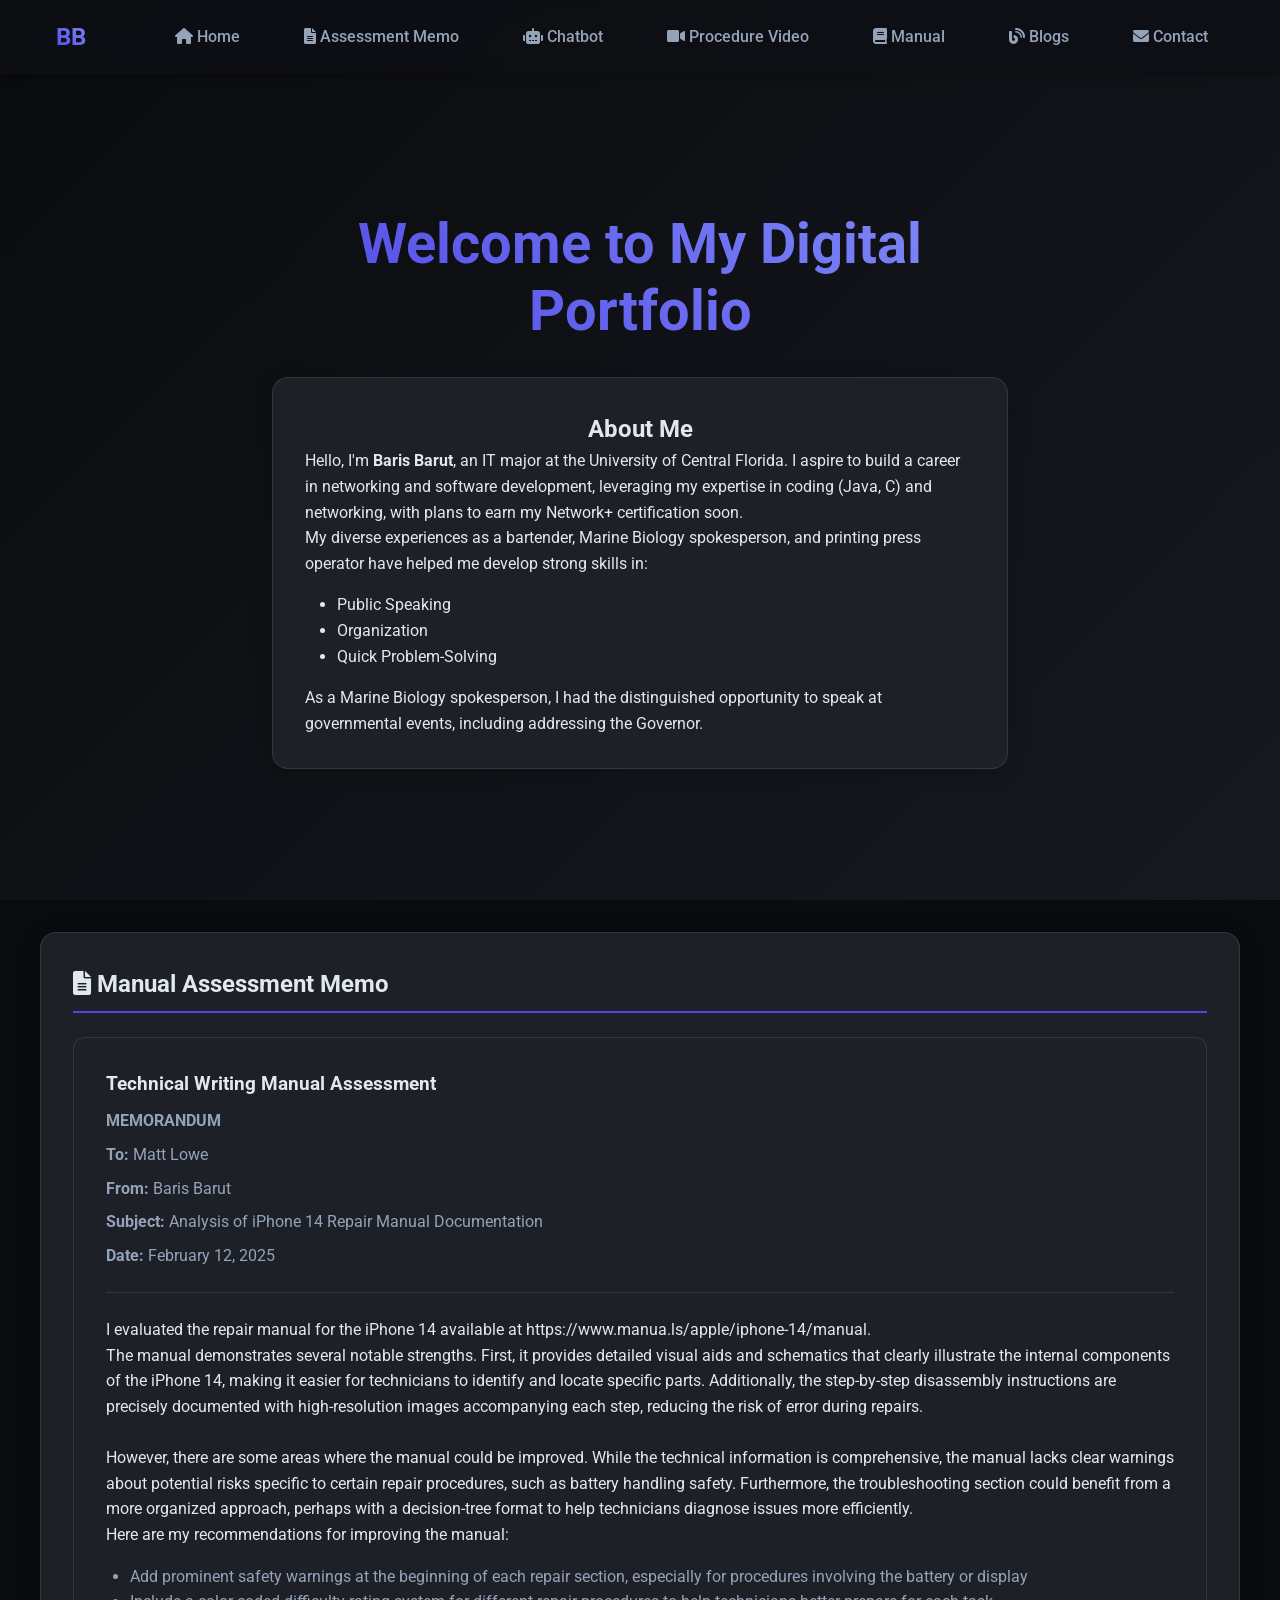
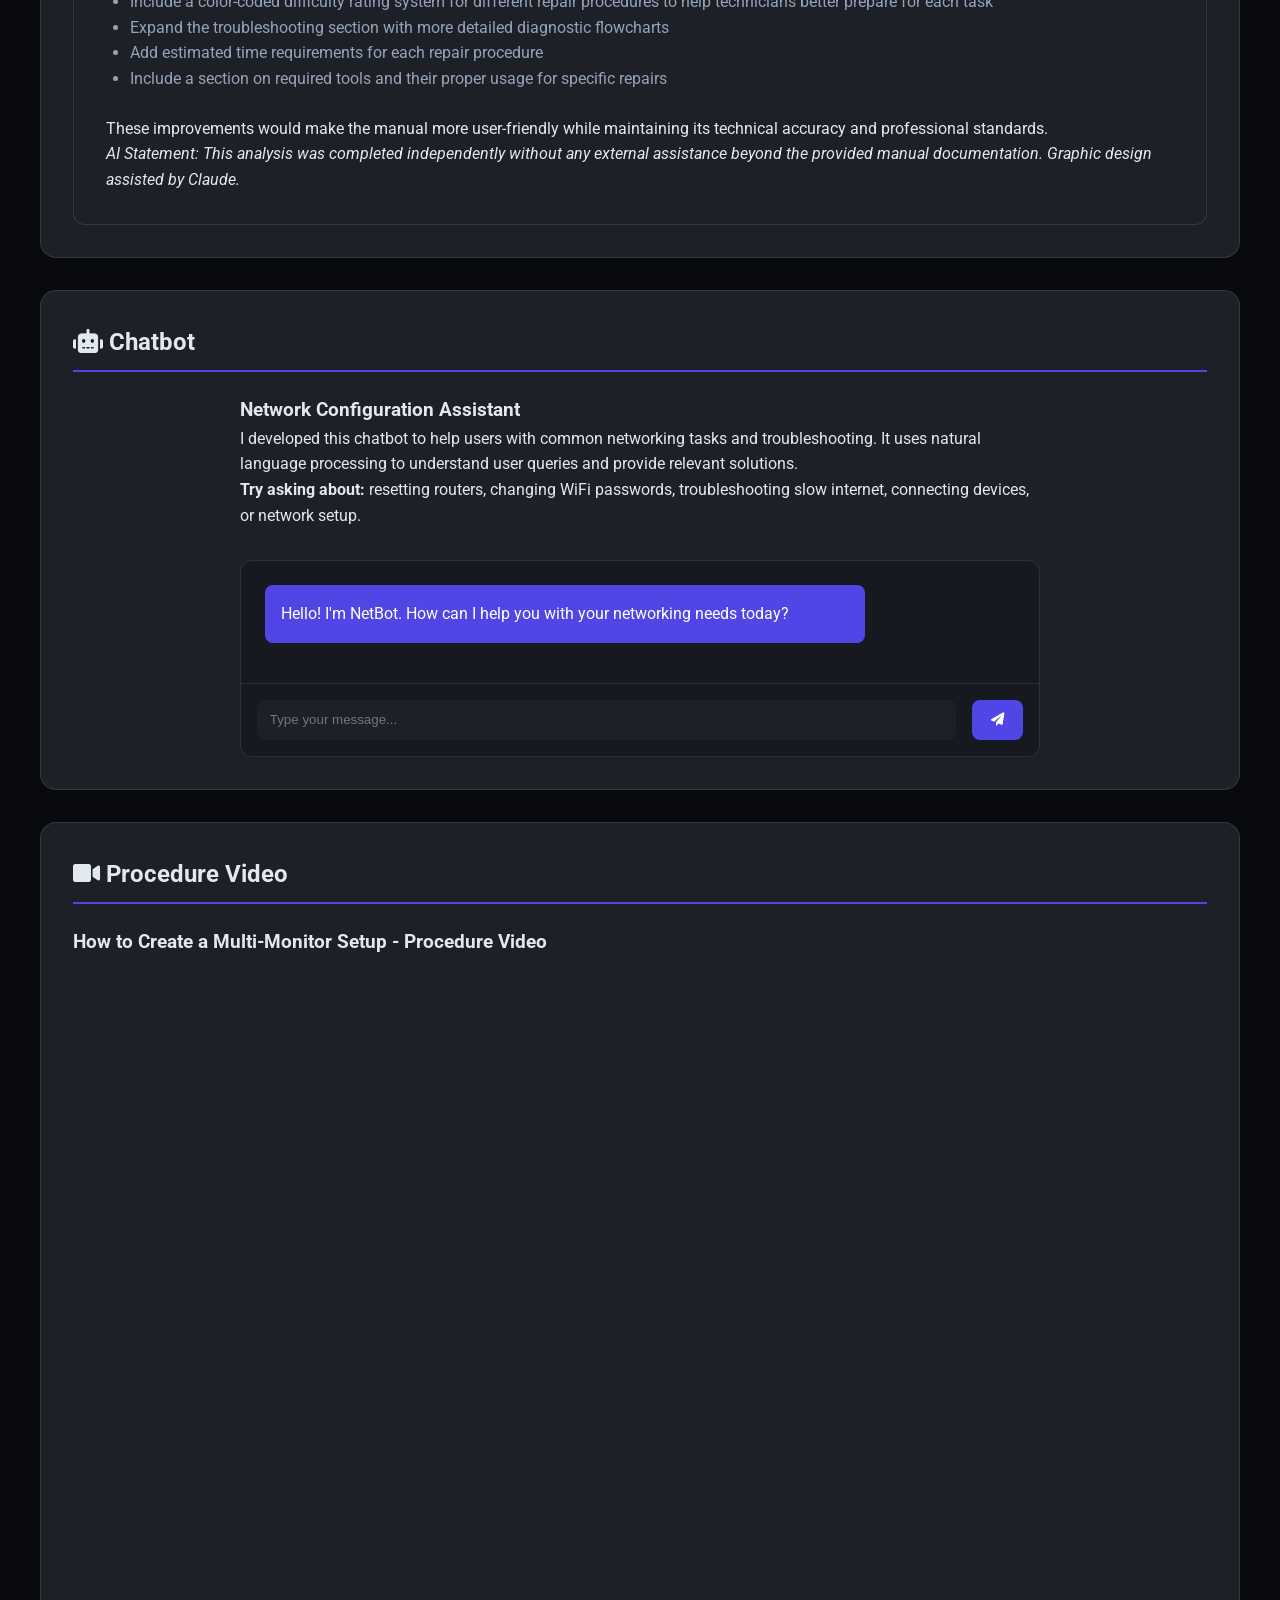
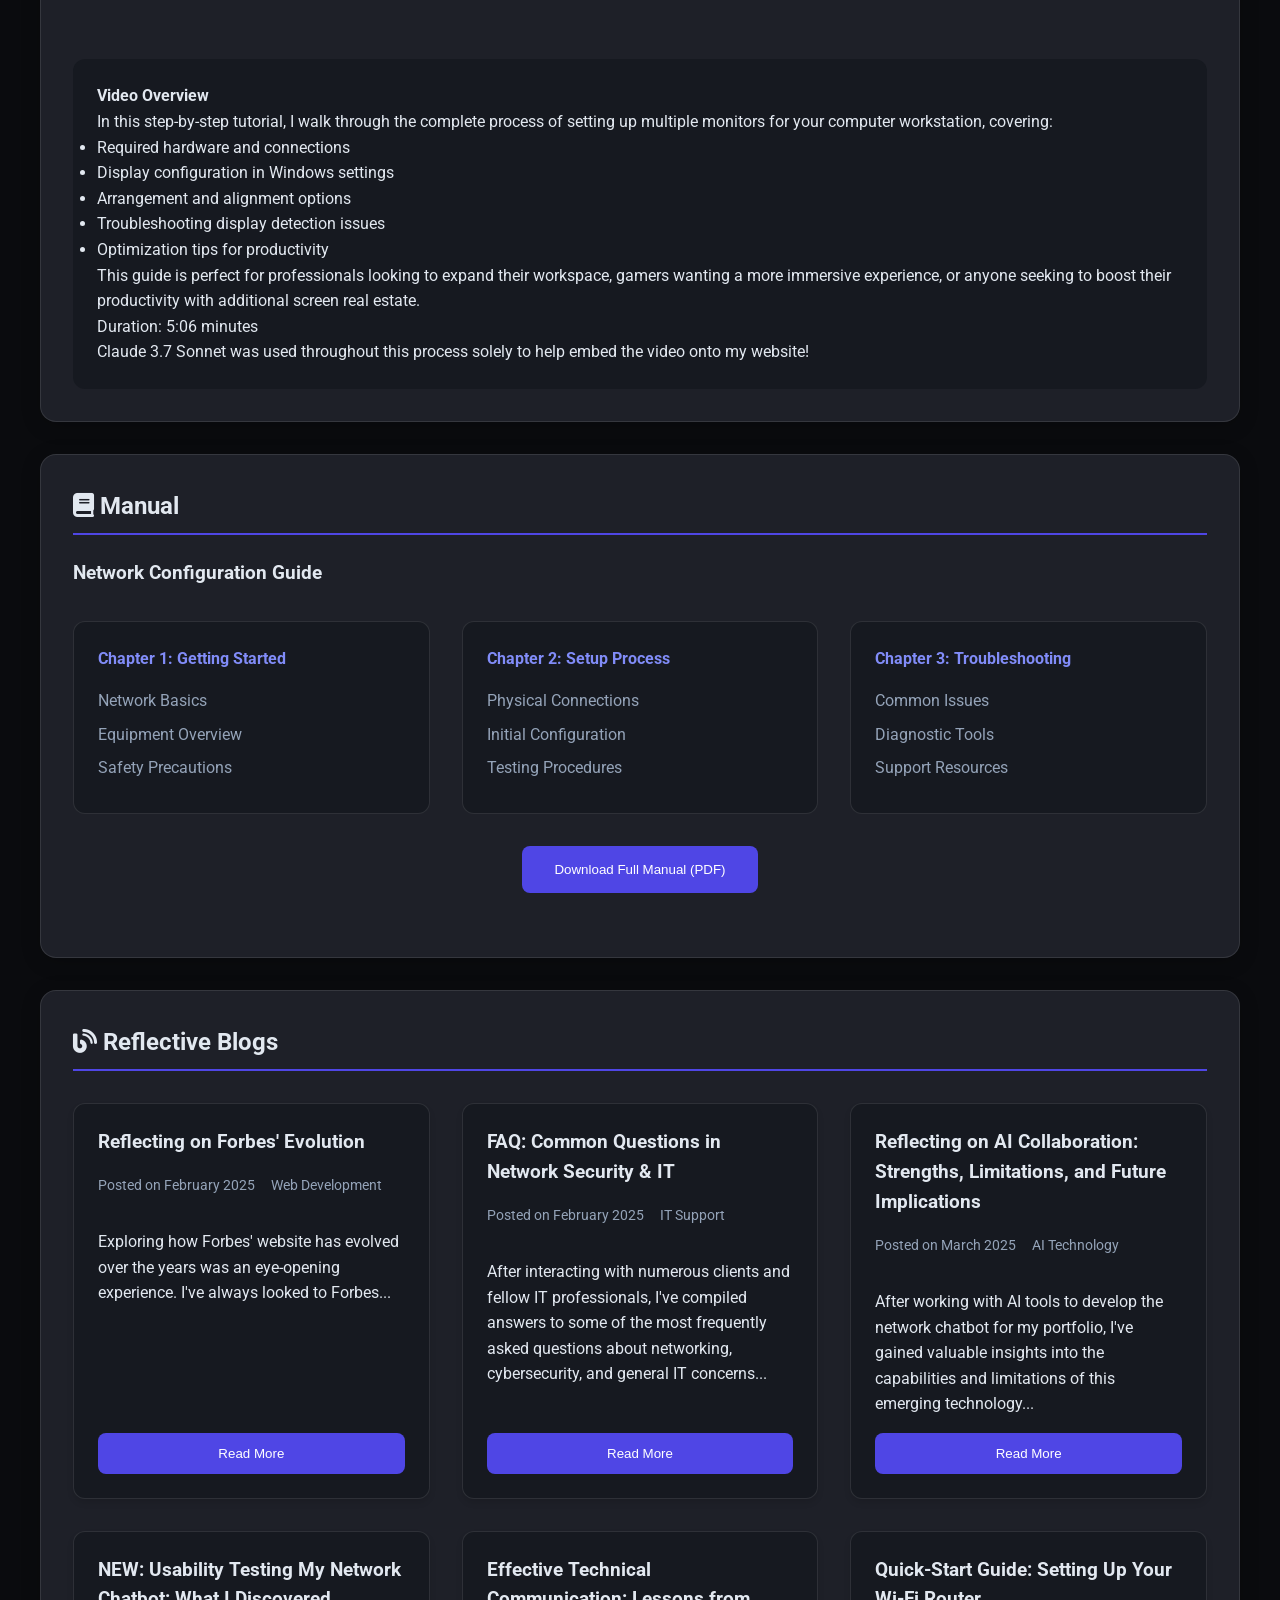
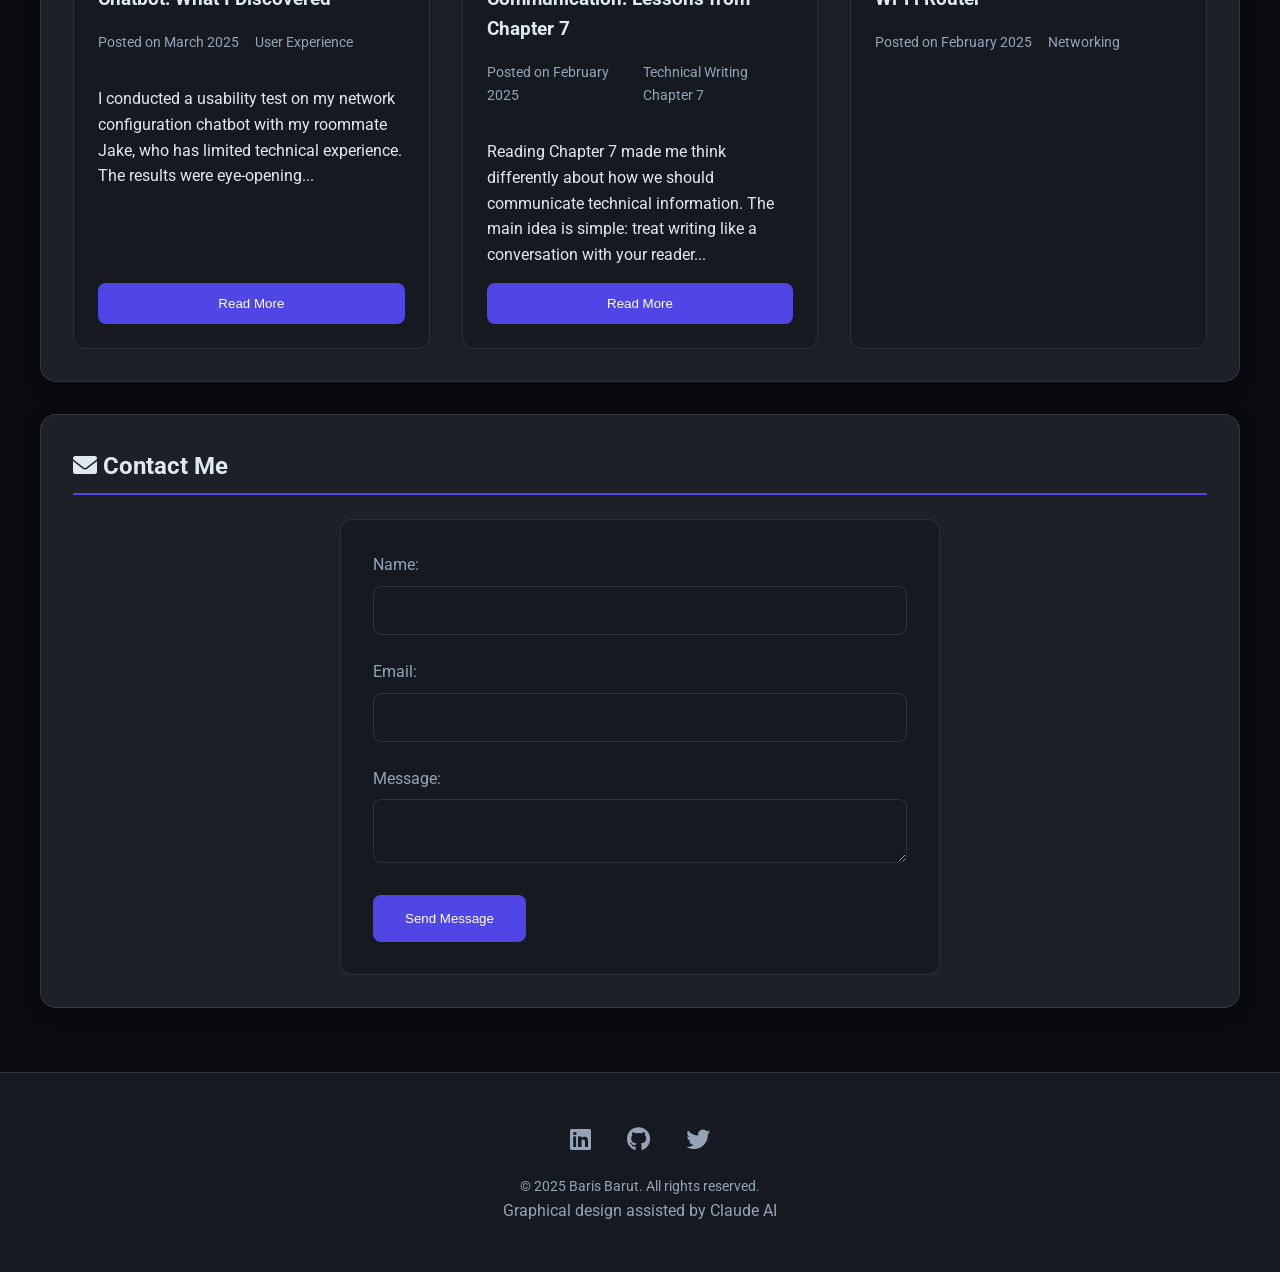
==== index.html @ ba94ab48 "Update index.html" ====
<!DOCTYPE html>
<html lang="en">
<head>
    <meta charset="UTF-8">
    <meta name="viewport" content="width=device-width, initial-scale=1.0">
    <title>Baris Barut - Digital Portfolio</title>
    <link rel="stylesheet" href="styles.css">
    <!-- Add professional font -->
    <link href="https://fonts.googleapis.com/css2?family=Roboto:wght@300;400;500;700&display=swap" rel="stylesheet">
    <!-- Add Font Awesome for icons -->
    <link rel="stylesheet" href="https://cdnjs.cloudflare.com/ajax/libs/font-awesome/6.0.0/css/all.min.css">
</head>
<body>
    <!-- Navigation Bar -->
    <nav class="navbar">
        <div class="nav-container">
            <div class="logo">BB</div>
            <div class="nav-links">
                <a href="#home" class="tab-link"><i class="fas fa-home"></i> Home</a>
                <a href="#manual_assessment_memo" class="tab-link"><i class="fas fa-file-alt"></i> Assessment Memo</a>
                <a href="#chatbot" class="tab-link"><i class="fas fa-robot"></i> Chatbot</a>
                <a href="#procedure_video" class="tab-link"><i class="fas fa-video"></i> Procedure Video</a>
                <a href="#manual" class="tab-link"><i class="fas fa-book"></i> Manual</a>
                <a href="#reflective_blogs" class="tab-link"><i class="fas fa-blog"></i> Blogs</a>
                <a href="#contact_me" class="tab-link"><i class="fas fa-envelope"></i> Contact</a>
            </div>
        </div>
    </nav>

    <!-- Hero Section -->
    <section id="home" class="hero">
        <div class="hero-content">
            <h1>Welcome to My Digital Portfolio</h1>
            <div class="about-me">
                <h2>About Me</h2>
                <div class="profile-container">
                    <div class="profile-text">
                        <p>Hello, I'm <strong>Baris Barut</strong>, an IT major at the University of Central Florida. I aspire to build a career in networking and software development, leveraging my expertise in coding (Java, C) and networking, with plans to earn my Network+ certification soon.</p>
                        <p>My diverse experiences as a bartender, Marine Biology spokesperson, and printing press operator have helped me develop strong skills in:</p>
                        <ul>
                            <li>Public Speaking</li>
                            <li>Organization</li>
                            <li>Quick Problem-Solving</li>
                        </ul>
                        <p>As a Marine Biology spokesperson, I had the distinguished opportunity to speak at governmental events, including addressing the Governor.</p>
                    </div>
                </div>
            </div>
        </div>
    </section>

    <!-- Main Content Sections -->
    <main>
        <section id="manual_assessment_memo" class="content-section">
            <h2><i class="fas fa-file-alt"></i> Manual Assessment Memo</h2>
            <div class="section-content">
                <div class="memo-container">
                    <h3>Technical Writing Manual Assessment</h3>
                    <div class="memo-header">
                        <p><strong>MEMORANDUM</strong></p>
                        <p><strong>To:</strong> Matt Lowe</p>
                        <p><strong>From:</strong> Baris Barut</p>
                        <p><strong>Subject:</strong> Analysis of iPhone 14 Repair Manual Documentation</p>
                        <p><strong>Date:</strong> February 12, 2025</p>
                    </div>
                    <div class="memo-body">
                        <p>I evaluated the repair manual for the iPhone 14 available at https://www.manua.ls/apple/iphone-14/manual.</p>
                        
                        <p>The manual demonstrates several notable strengths. First, it provides detailed visual aids and schematics that clearly illustrate the internal components of the iPhone 14, making it easier for technicians to identify and locate specific parts. Additionally, the step-by-step disassembly instructions are precisely documented with high-resolution images accompanying each step, reducing the risk of error during repairs.</p>
                        
                        <p><br>However, there are some areas where the manual could be improved. While the technical information is comprehensive, the manual lacks clear warnings about potential risks specific to certain repair procedures, such as battery handling safety. Furthermore, the troubleshooting section could benefit from a more organized approach, perhaps with a decision-tree format to help technicians diagnose issues more efficiently.</p>
                        
                        <p>Here are my recommendations for improving the manual:</p>
                        <ul>
                            <li>Add prominent safety warnings at the beginning of each repair section, especially for procedures involving the battery or display</li>
                            <li>Include a color-coded difficulty rating system for different repair procedures to help technicians better prepare for each task</li>
                            <li>Expand the troubleshooting section with more detailed diagnostic flowcharts</li>
                            <li>Add estimated time requirements for each repair procedure</li>
                            <li>Include a section on required tools and their proper usage for specific repairs</li>
                        </ul>
                        
                        <p>These improvements would make the manual more user-friendly while maintaining its technical accuracy and professional standards.</p>
                        
                        <p><em>AI Statement: This analysis was completed independently without any external assistance beyond the provided manual documentation. Graphic design assisted by Claude.</em></p>
                    </div>
                </div>
            </div>
        </section>

        <section id="chatbot" class="content-section">
    <h2><i class="fas fa-robot"></i> Chatbot</h2>
    <div class="section-content">
        <div class="chatbot-container">
            <div class="chatbot-description">
                <h3>Network Configuration Assistant</h3>
                <p>I developed this chatbot to help users with common networking tasks and troubleshooting. It uses natural language processing to understand user queries and provide relevant solutions.</p>
                <p><strong>Try asking about:</strong> resetting routers, changing WiFi passwords, troubleshooting slow internet, connecting devices, or network setup.</p>
            </div>
            <div class="chatbot-demo">
                <div class="chat-window">
                    <div class="chat-messages" id="chat-messages">
                        <div class="message bot">Hello! I'm NetBot. How can I help you with your networking needs today?</div>
                    </div>
                    <div class="chat-input">
                        <input type="text" id="user-input" placeholder="Type your message...">
                        <button class="send-btn" id="send-button"><i class="fas fa-paper-plane"></i></button>
                    </div>
                </div>
            </div>
        </div>
    </div>
</section>

<section id="procedure_video" class="content-section">
    <h2><i class="fas fa-video"></i> Procedure Video</h2>
    <div class="section-content">
        <div class="video-container">
            <h3>How to Create a Multi-Monitor Setup - Procedure Video</h3>
            <div class="video-wrapper">
                <iframe src="https://www.youtube.com/embed/hI51BGPPhmc" 
                        frameborder="0" 
                        allow="accelerometer; autoplay; clipboard-write; encrypted-media; gyroscope; picture-in-picture" 
                        allowfullscreen>
                </iframe>
            </div>
            <div class="video-description">
                <h4>Video Overview</h4>
                <p>In this step-by-step tutorial, I walk through the complete process of setting up multiple monitors for your computer workstation, covering:</p>
                <ul>
                    <li>Required hardware and connections</li>
                    <li>Display configuration in Windows settings</li>
                    <li>Arrangement and alignment options</li>
                    <li>Troubleshooting display detection issues</li>
                    <li>Optimization tips for productivity</li>
                </ul>
                <p>This guide is perfect for professionals looking to expand their workspace, gamers wanting a more immersive experience, or anyone seeking to boost their productivity with additional screen real estate.</p>
                <p>Duration: 5:06 minutes</p>
                <p>Claude 3.7 Sonnet was used throughout this process solely to help embed the video onto my website!</p>
            </div>
        </div>
    </div>
</section>

        <section id="manual" class="content-section">
            <h2><i class="fas fa-book"></i> Manual</h2>
            <div class="section-content">
                <div class="manual-container">
                    <h3>Network Configuration Guide</h3>
                    <div class="manual-chapters">
                        <div class="chapter">
                            <h4>Chapter 1: Getting Started</h4>
                            <ul>
                                <li>Network Basics</li>
                                <li>Equipment Overview</li>
                                <li>Safety Precautions</li>
                            </ul>
                        </div>
                        <div class="chapter">
                            <h4>Chapter 2: Setup Process</h4>
                            <ul>
                                <li>Physical Connections</li>
                                <li>Initial Configuration</li>
                                <li>Testing Procedures</li>
                            </ul>
                        </div>
                        <div class="chapter">
                            <h4>Chapter 3: Troubleshooting</h4>
                            <ul>
                                <li>Common Issues</li>
                                <li>Diagnostic Tools</li>
                                <li>Support Resources</li>
                            </ul>
                        </div>
                    </div>
                    <button class="download-btn">Download Full Manual (PDF)</button>
                </div>
            </div>
        </section>

        <section id="reflective_blogs" class="content-section">
            <h2><i class="fas fa-blog"></i> Reflective Blogs</h2>
            <div class="blog-container">
                <!-- Forbes Blog -->
    <article class="blog-post">
    <h3>Reflecting on Forbes' Evolution</h3>
    <div class="blog-meta">
        <span class="date">Posted on February 2025</span>
        <span class="category">Web Development</span>
    </div>
    <p class="blog-summary">
        Exploring how Forbes' website has evolved over the years was an eye-opening experience. I've always looked to Forbes...
    </p>
    <div class="blog-full" style="display: none;">
        <p>Exploring how Forbes' website has evolved over the years was an eye-opening experience. I've always looked to Forbes, particularly their 30 Under 30 list, as a source of inspiration for understanding the skills and traits of successful individuals. Seeing how their website has changed over time added another layer of appreciation for the brand. It was fascinating to see how web design has evolved over time, transforming into the seamless and intuitive experience we now expect every time we go online.</p>
        <p>The first thing I noticed was how cluttered the old Forbes website felt. The dense text and overwhelming number of links lacked the simplicity and structure we now expect, making navigation feel cumbersome.</p>
        <p>Another major difference was the visual design. The early 2000s version of Forbes used basic graphics and standard fonts, with no high-resolution images or multimedia elements. Compared to today's Forbes, which features vibrant visuals and videos that immediately draw you in, the old site felt flat and unengaging. It's incredible how much more emphasis modern web design places on aesthetics to keep users interested.</p>
        <p>The way content was presented also stood out. Articles on the old site were long, with few subheadings or visual breaks. It made it difficult to skim or find specific information quickly. In contrast, modern Forbes articles are broken into smaller sections with clear headings, bullet points, and images. This format is so much easier to digest and feels tailored to how we consume information in the digital age.</p>
        <p>One of the most jarring aspects of the outdated site was the lack of responsiveness. Viewing it on a smaller screen felt clunky, as it wasn't designed to adapt to different devices. Modern Forbes, however, is fully optimized for mobile and designed with accessibility in mind, catering to the diverse needs of today's internet users. It's a reminder of how much web design has advanced to prioritize user experience.</p>
        <p>Overall, visiting the older version of Forbes was like stepping back in time. It made me realize how much we've come to take clean layouts, intuitive navigation, and visually engaging content for granted. Being on the topic of the evolution of web development, I thought about my friend, who's a UX Designer at NZXT. I asked him what was missing in older web development that made websites look so much sleeker today. He said it came down to things like responsive design, better navigation, and high-quality visuals. He mentioned that earlier sites focused more on functionality than ease of use, which made them feel cluttered and less engaging. His thoughts really made me see how much web design has improved to make sites more user-friendly and visually appealing.</p>
        <p>Note: Claude was used for the 'Read More' implementation.</p>
    </div>
    <button class="read-more-btn">Read More</button>
</article>

                <!--FAQ Blog post -->
<article class="blog-post">
    <h3>FAQ: Common Questions in Network Security & IT</h3>
    <div class="blog-meta">
        <span class="date">Posted on February 2025</span>
        <span class="category">IT Support</span>
    </div>
    <p class="blog-summary">
        After interacting with numerous clients and fellow IT professionals, I've compiled answers to some of the most frequently asked questions about networking, cybersecurity, and general IT concerns...
    </p>
    <div class="blog-full" style="display: none;">
        <p>Throughout my journey in IT, I've encountered numerous questions that seem to come up consistently. Here's a comprehensive guide to the most common queries I receive, along with detailed explanations that anyone can understand.</p>

        <h4>1. "Why is my internet so slow sometimes?"</h4>
        <p>This is perhaps the most common question I receive. While there can be many factors, the most frequent causes are network congestion during peak hours, outdated hardware, or interference from nearby devices. I always recommend starting with a simple router reset and checking for any background downloads. If the problem persists, it's worth looking into your router's placement - walls, metal objects, and even microwave ovens can interfere with Wi-Fi signals.</p>

        <h4>2. "How often should I update my software?"</h4>
        <p>The short answer: as soon as updates become available. Software updates aren't just about new features; they often contain critical security patches. I've seen many cases where delayed updates led to preventable security breaches. I recommend enabling automatic updates when possible, but if you're running a business network, test updates in a controlled environment first.</p>

        <h4>3. "Do I really need antivirus software?"</h4>
        <p>Yes, absolutely. Even in 2024, with all our advanced security measures, antivirus software remains crucial. Modern threats are increasingly sophisticated, and I've dealt with numerous cases where a good antivirus program prevented potentially devastating malware attacks. However, remember that antivirus software is just one part of a comprehensive security strategy.</p>

        <h4>4. "What's the best way to protect my data?"</h4>
        <p>Data protection requires a multi-layered approach. From my experience, the most effective strategy combines regular backups (following the 3-2-1 rule: three copies, two different media types, one off-site), strong encryption, and robust access controls. I've helped several small businesses implement these measures, and it's saved them from potential disasters multiple times.</p>

        <h4>5. "Cloud storage or local storage?"</h4>
        <p>This depends entirely on your specific needs. Cloud storage offers convenience and automatic backups, but local storage gives you complete control. In my practice, I often recommend a hybrid approach - using cloud storage for everyday documents while keeping sensitive information on encrypted local drives. This provides both accessibility and security.</p>

        <p>Remember, these answers are general guidelines. Every situation is unique, and what works perfectly for one setup might not be ideal for another. If you're facing specific IT challenges, it's always best to consult with a professional who can assess your particular situation.</p>

        <p>I'll continue updating this FAQ as new common questions arise. Technology evolves rapidly, and staying informed is crucial for maintaining effective and secure systems.</p>
        
        <p>Note: Claude was used for the 'Read More' implementation.</p>
    </div>
    <button class="read-more-btn">Read More</button>
</article>

<article class="blog-post">
    <h3>Reflecting on AI Collaboration: Strengths, Limitations, and Future Implications</h3>
    <div class="blog-meta">
        <span class="date">Posted on March 2025</span>
        <span class="category">AI Technology</span>
    </div>
    <p class="blog-summary">
        After working with AI tools to develop the network chatbot for my portfolio, I've gained valuable insights into the capabilities and limitations of this emerging technology...
    </p>
    <div class="blog-full" style="display: none;">
        <p>After working with AI tools to develop the network chatbot for my portfolio, I've gained valuable insights into the capabilities and limitations of this emerging technology. This experience has prompted me to reflect on what AI does well, where it falls short, and what the future might hold as these tools evolve.</p>

        <h4>What AI Does Well</h4>
        <p>My experience revealed several impressive strengths of current AI systems:</p>
        <ul>
            <li><strong>Code generation:</strong> The AI excelled at generating functional JavaScript code for my chatbot, creating a working response system with minimal guidance.</li>
            <li><strong>Problem-solving:</strong> When my chatbot wasn't properly matching user queries, the AI quickly identified the issue and proposed a more flexible keyword matching solution.</li>
            <li><strong>Explaining technical concepts:</strong> When I encountered GitHub Pages deployment issues, the AI provided clear explanations and troubleshooting steps.</li>
            <li><strong>Adaptability:</strong> The AI adjusted well to changing requirements, like when I decided to keep the chatbot on the main page rather than creating a separate file.</li>
        </ul>

        <h4>Where AI Falls Short</h4>
        <p>Despite its strengths, I encountered several limitations:</p>
        <ul>
            <li><strong>Understanding context:</strong> Sometimes the AI missed nuances in my requests, requiring additional clarification.</li>
            <li><strong>Originality:</strong> While technically sound, the initial chatbot design followed fairly standard patterns rather than offering truly innovative approaches.</li>
            <li><strong>Debugging complex issues:</strong> When my GitHub Pages deployment failed, the AI could only offer general troubleshooting steps rather than pinpointing the exact cause.</li>
            <li><strong>Content awareness:</strong> The AI occasionally forgot previously discussed content, requiring reminders about specific implementation details.</li>
        </ul>

        <h4>Necessary Corrections and Modifications</h4>
        <p>I had to provide several corrections and modifications during our collaboration:</p>
        <ul>
            <li>Reminding the AI about previously agreed-upon blog content that it had altered in its code suggestions</li>
            <li>Requesting more flexible keyword matching when the initial chatbot implementation was too rigid</li>
            <li>Redirecting the AI to implement the chatbot within the existing page structure rather than creating a separate file</li>
            <li>Seeking more specific troubleshooting advice when facing GitHub Pages deployment issues</li>
        </ul>

        <h4>Insights into Training Data</h4>
        <p>Though I can't know precisely what data was used to train the AI, its responses provide some clues:</p>
        <ul>
            <li><strong>Programming knowledge:</strong> The AI demonstrates strong familiarity with modern HTML, CSS, and JavaScript practices, suggesting training on recent programming documentation and code repositories.</li>
            <li><strong>Technical documentation:</strong> Its understanding of networking concepts reflects exposure to networking guides, router manuals, and troubleshooting documentation.</li>
            <li><strong>Web development patterns:</strong> The AI follows contemporary web design patterns and best practices, indicating training on modern web development resources.</li>
            <li><strong>Likely exclusions:</strong> The AI seems less familiar with very recent developments or niche technologies, suggesting its training data may have a cutoff date.</li>
        </ul>

        <h4>Future Implications</h4>
        <p>This experience has given me perspective on where AI tools might be headed:</p>
        <p>In the near future, I expect AI will become even more integrated into development workflows, taking on routine coding tasks while developers focus on higher-level design and innovation. As training data expands and models improve, AI will likely become better at maintaining context throughout longer interactions and offering more creative solutions.</p>
        <p>However, I believe there will continue to be a crucial role for human judgment. While AI can generate functional code and offer helpful suggestions, it lacks the broader understanding of project goals, user needs, and ethical considerations that human developers bring.</p>
        <p>Moving forward, I see the most promising path as collaborative—leveraging AI's strengths in generating and explaining code while relying on human creativity, critical thinking, and oversight to ensure the technology serves our broader goals and values.</p>
        <p> Claude was the AI which was utilized to help integrate my Chatbot, and I actually asked it what it believed it's own weaknesses were!</p>
    </div>
    <button class="read-more-btn">Read More</button>
</article>

<article class="blog-post">
    <h3>NEW: Usability Testing My Network Chatbot: What I Discovered</h3>
    <div class="blog-meta">
        <span class="date">Posted on March 2025</span>
        <span class="category">User Experience</span>
    </div>
    <p class="blog-summary">
        I conducted a usability test on my network configuration chatbot with my roommate Jake, who has limited technical experience. The results were eye-opening...
    </p>
    <div class="blog-full" style="display: none;">
        <p>I recently conducted a usability test on the network configuration chatbot I developed for my portfolio website. My test participant was my roommate Jake, who has limited technical experience but occasionally needs to adjust his home network settings. I asked him to use the chatbot to solve several common networking problems without providing any guidance.</p>

        <h4>The Testing Process</h4>
        <p>I set up a simple testing scenario with three tasks:</p>
        <ol>
            <li>Find out how to reset a router</li>
            <li>Discover how to change a WiFi password</li>
            <li>Get help with slow internet</li>
        </ol>
        <p>I asked Jake to think aloud while using the chatbot, sharing his thoughts and frustrations as he worked through each task. I observed without intervening, taking notes on his interactions and comments.</p>

        <h4>What Worked Well</h4>
        <p>Several aspects of the chatbot performed effectively:</p>
        <ul>
            <li><strong>Clear instructions:</strong> Jake commented that the step-by-step instructions for resetting the router were easy to follow.</li>
            <li><strong>Response speed:</strong> He appreciated how quickly the chatbot responded to his questions.</li>
            <li><strong>Visual design:</strong> The chat interface was intuitive and familiar to him from other messaging applications.</li>
        </ul>

        <h4>Pain Points and Struggles</h4>
        <p>I also observed several challenges that hindered the experience:</p>
        <ul>
            <li><strong>Natural language issues:</strong> Jake initially asked, "How do I fix my router?" which didn't trigger the correct response. He had to rephrase to "reset router" before getting helpful information.</li>
            <li><strong>Conversation flow:</strong> When Jake tried to ask follow-up questions about specific steps, the chatbot couldn't maintain context and responded with generic answers.</li>
            <li><strong>Limited scope:</strong> When Jake ventured slightly outside the predefined topics (asking about mesh networks), the chatbot defaulted to its generic response, which frustrated him.</li>
        </ul>

        <h4>Most Interesting Observations</h4>
        <p>The most revealing moment came when Jake tried to troubleshoot slow internet. Instead of typing "slow internet," he phrased it as "my Netflix keeps buffering." The chatbot didn't recognize this as a speed issue and provided the default response. Jake commented, "It doesn't understand real problems, just technical terms."</p>
        
        <p>Another fascinating observation was how Jake attempted to express gratitude after receiving helpful information by saying "thanks" or "that's helpful." He expected some acknowledgment of his gratitude, showing how users naturally bring social conversation patterns to chatbot interactions.</p>

        <h4>Recommendations for Improvement</h4>
        <p>Based on this usability test, I've identified several improvements for future iterations:</p>
        <ul>
            <li><strong>Expand keyword recognition:</strong> Include more everyday phrases and problem descriptions that users actually say.</li>
            <li><strong>Add conversation memory:</strong> Implement basic context awareness to handle follow-up questions about previous responses.</li>
            <li><strong>Incorporate social responses:</strong> Add simple acknowledgments for expressions of gratitude or frustration.</li>
            <li><strong>Provide guided options:</strong> When users seem stuck, offer suggestions for what they can ask about next.</li>
            <li><strong>Improve fallback responses:</strong> Make the default response more helpful by suggesting related topics based on partial keyword matches.</li>
        </ul>

        <h4>Lessons Learned</h4>
        <p>This usability test taught me that technical accuracy isn't enough—user experience depends on meeting people where they are with the language and concepts they naturally use. I had built the chatbot based on how I would phrase networking questions, not how someone with less technical knowledge might express their problems.</p>
        
        <p>Moving forward, I'll incorporate usability testing earlier in my development process, ideally before finalizing the content and interaction patterns. I'll also focus more on understanding the mental models and vocabulary of different types of users to ensure my technical tools truly serve their needs.</p>
        
        <p>This experience has definitely shifted my perspective on how to approach the development of something like a Chatbot. The amount of businesses that incorporate testing trials into their development on products makes a lot more sense to me now; while finding quirks/errors would be the clear focus, a key piece of the puzzle is identifying anything that'd withhold a user with no prior understanding of the product to be able to find effortless functionality in it!</p>
        <p>Claude 3.7 Sonnet was used in implementing this blog onto my website easily<p>
    </div>
    <button class="read-more-btn">Read More</button>
</article>
                
<!-- Technical Writing Blog -->
<article class="blog-post">
    <h3>Effective Technical Communication: Lessons from Chapter 7</h3>
    <div class="blog-meta">
        <span class="date">Posted on February 2025</span>
        <span class="category">Technical Writing Chapter 7</span>
    </div>
    <p class="blog-summary">
        Reading Chapter 7 made me think differently about how we should communicate technical information. The main idea is simple: treat writing like a conversation with your reader...
    </p>
    <div class="blog-full" style="display: none;">
        <p>Reading Chapter 7 made me think differently about how we should communicate technical information. The main idea is simple: treat writing like a conversation with your reader, not just dumping information on them.</p>

        <p>I really liked the "bite, snack, meal" concept. It's a smart way to think about giving people different levels of information based on what they need. Some just want the quick headline, others want a summary, and some want all the details. This makes so much sense for how people actually use websites today.</p>

        <p>The chapter challenged what I learned in school about writing. Instead of slowly building up to your main point, technical writing should start with it. This matches how people read online - they scan quickly in an F-pattern to decide if they want to keep reading.</p>

        <p>One of the most convincing parts was the case study about CompareInterestRates.com. They found that simply changing their content from paragraphs to bullet points made more people complete their forms. It shows that how we present information is just as important as the information itself.</p>

        <p>These ideas will change how I write technical content by:</p>
        <ul>
            <li>Putting the reader's needs first</li>
            <li>Breaking information into layers</li>
            <li>Starting with the main point</li>
            <li>Making content easy to scan</li>
            <li>Keeping social media's need for brevity in mind</li>
        </ul>

        <p>Looking at my own writing, I realize I often make things more complicated than they need to be. I tend to use complex terms and jargon when simpler words would work better. This chapter helped me see that good technical writing isn't about showing how much I know - it's about making sure my readers understand the message easily and quickly. Moving forward, I'm going to focus on being more direct and using clearer language (starting with this Blog post😂).</p>

        <p>No AI was used for this Blog😎.</p>
    </div>
    <button class="read-more-btn">Read More</button>
</article>
            
                <!-- Wi-Fi Router Blog -->
                <article class="blog-post">
                    <h3>Quick-Start Guide: Setting Up Your Wi-Fi Router</h3>
                    <div class="blog-meta">
                        <span class="date">Posted on February 2025</span>
                        <span class="category">Networking</span>
                    </div>
                    <div class="guide-content">
                        <!-- ... existing guide content with better formatting ... -->
                    </div>
                </article>
            </div>
        </section>

        <section id="contact_me" class="content-section">
            <h2><i class="fas fa-envelope"></i> Contact Me</h2>
            <div class="contact-container">
                <form class="contact-form">
                    <div class="form-group">
                        <label for="name">Name:</label>
                        <input type="text" id="name" name="name" required>
                    </div>
                    <div class="form-group">
                        <label for="email">Email:</label>
                        <input type="email" id="email" name="email" required>
                    </div>
                    <div class="form-group">
                        <label for="message">Message:</label>
                        <textarea id="message" name="message" required></textarea>
                    </div>
                    <button type="submit" class="submit-btn">Send Message</button>
                </form>
            </div>
        </section>
    </main>
    
    <footer>
        <div class="footer-content">
            <div class="social-links">
                <a href="#" target="_blank"><i class="fab fa-linkedin"></i></a>
                <a href="#" target="_blank"><i class="fab fa-github"></i></a>
                <a href="#" target="_blank"><i class="fab fa-twitter"></i></a>
            </div>
            <p class="copyright">&copy; 2025 Baris Barut. All rights reserved.</p>
            <p class="attribution">Graphical design assisted by Claude AI</p>
        </div>
    </footer>

    <script src="script.js"></script>
</body>
</html>
---- styles.css ----
/* Reset and Base Styles */
* {
    margin: 0;
    padding: 0;
    box-sizing: border-box;
}

:root {
    --bg-primary: #0a0b0e;
    --bg-secondary: #161920;
    --accent-primary: #4f46e5;
    --accent-secondary: #818cf8;
    --text-primary: #e2e8f0;
    --text-secondary: #94a3b8;
    --card-bg: #1e2028;
    --nav-bg: rgba(14, 15, 20, 0.8);
}

body {
    font-family: 'Roboto', sans-serif;
    line-height: 1.6;
    color: var(--text-primary);
    background-color: var(--bg-primary);
}

/* Modern Scrollbar */
::-webkit-scrollbar {
    width: 8px;
}

::-webkit-scrollbar-track {
    background: var(--bg-secondary);
}

::-webkit-scrollbar-thumb {
    background: var(--accent-primary);
    border-radius: 4px;
}

/* Navigation Bar */
.navbar {
    position: fixed;
    top: 0;
    width: 100%;
    background: var(--nav-bg);
    backdrop-filter: blur(10px);
    box-shadow: 0 2px 10px rgba(0, 0, 0, 0.3);
    z-index: 1000;
}

.nav-container {
    max-width: 1200px;
    margin: 0 auto;
    padding: 1rem;
    display: flex;
    justify-content: space-between;
    align-items: center;
}

.logo {
    font-size: 1.5rem;
    font-weight: 700;
    color: var(--accent-secondary);
    text-decoration: none;
    background: linear-gradient(45deg, var(--accent-primary), var(--accent-secondary));
    -webkit-background-clip: text;
    -webkit-text-fill-color: transparent;
}

.nav-links {
    display: flex;
    gap: 2rem;
}

.nav-links a {
    text-decoration: none;
    color: var(--text-secondary);
    font-weight: 500;
    transition: all 0.3s ease;
    padding: 0.5rem 1rem;
    border-radius: 8px;
}

.nav-links a:hover {
    color: var(--text-primary);
    background: var(--card-bg);
    transform: translateY(-2px);
}

/* Hero Section */
.hero {
    padding-top: 80px;
    min-height: 100vh;
    background: linear-gradient(135deg, var(--bg-primary) 0%, var(--bg-secondary) 100%);
    display: flex;
    align-items: center;
    justify-content: center;
    text-align: center;
}

.hero-content {
    max-width: 800px;
    margin: 0 auto;
    padding: 2rem;
}

.hero h1 {
    font-size: 3.5rem;
    margin-bottom: 2rem;
    background: linear-gradient(45deg, var(--accent-primary), var(--accent-secondary));
    -webkit-background-clip: text;
    -webkit-text-fill-color: transparent;
    line-height: 1.2;
}

.about-me {
    background: var(--card-bg);
    padding: 2rem;
    border-radius: 16px;
    box-shadow: 0 4px 20px rgba(0, 0, 0, 0.2);
    border: 1px solid rgba(255, 255, 255, 0.1);
}

.profile-text {
    text-align: left;
}

.profile-text ul {
    margin: 1rem 0;
    padding-left: 2rem;
}

/* Content Sections */
.content-section {
    max-width: 1200px;
    margin: 2rem auto;
    padding: 2rem;
    background: var(--card-bg);
    border-radius: 16px;
    box-shadow: 0 4px 20px rgba(0, 0, 0, 0.2);
    border: 1px solid rgba(255, 255, 255, 0.1);
}

.content-section h2 {
    color: var(--text-primary);
    margin-bottom: 1.5rem;
    padding-bottom: 0.5rem;
    border-bottom: 2px solid var(--accent-primary);
}

/* Blog Posts */
.blog-container {
    display: grid;
    gap: 2rem;
}

.blog-post {
    background: var(--bg-secondary);
    padding: 1.5rem;
    border-radius: 12px;
    box-shadow: 0 4px 6px rgba(0, 0, 0, 0.1);
    border: 1px solid rgba(255, 255, 255, 0.1);
    transition: transform 0.3s ease;
}

.blog-post:hover {
    transform: translateY(-5px);
}

.blog-meta {
    color: var(--text-secondary);
    font-size: 0.9rem;
}

.read-more-btn {
    background: var(--accent-primary);
    color: white;
    border: none;
    padding: 0.8rem 1.5rem;
    border-radius: 8px;
    cursor: pointer;
    transition: all 0.3s ease;
    font-weight: 500;
}

.read-more-btn:hover {
    background: var(--accent-secondary);
    transform: translateY(-2px);
    box-shadow: 0 4px 12px rgba(79, 70, 229, 0.3);
}

/* Contact Form */
.contact-form {
    max-width: 600px;
    margin: 0 auto;
}

.form-group {
    margin-bottom: 1.5rem;
}

.form-group label {
    display: block;
    margin-bottom: 0.5rem;
    color: var(--text-primary);
}

.form-group input,
.form-group textarea {
    width: 100%;
    padding: 1rem;
    background: var(--bg-secondary);
    border: 1px solid rgba(255, 255, 255, 0.1);
    border-radius: 8px;
    color: var(--text-primary);
    transition: all 0.3s ease;
}

.form-group input:focus,
.form-group textarea:focus {
    border-color: var(--accent-primary);
    outline: none;
    box-shadow: 0 0 0 2px rgba(79, 70, 229, 0.2);
}

.submit-btn {
    background: var(--accent-primary);
    color: white;
    padding: 1rem 2rem;
    border: none;
    border-radius: 8px;
    cursor: pointer;
    transition: all 0.3s ease;
    font-weight: 500;
}

.submit-btn:hover {
    background: var(--accent-secondary);
    transform: translateY(-2px);
    box-shadow: 0 4px 12px rgba(79, 70, 229, 0.3);
}

/* Footer */
footer {
    background: var(--bg-secondary);
    color: var(--text-secondary);
    padding: 3rem 0;
    margin-top: 4rem;
    border-top: 1px solid rgba(255, 255, 255, 0.1);
}

.footer-content {
    max-width: 1200px;
    margin: 0 auto;
    text-align: center;
}

.social-links {
    margin-bottom: 1rem;
}

.social-links a {
    color: var(--text-secondary);
    font-size: 1.5rem;
    margin: 0 1rem;
    transition: all 0.3s ease;
}

.social-links a:hover {
    color: var(--accent-primary);
    transform: translateY(-3px);
}

.copyright {
    font-size: 0.9rem;
    color: var(--text-secondary);
}

/* Glass Morphism Effects */
.glass-effect {
    background: rgba(30, 32, 40, 0.6);
    backdrop-filter: blur(12px);
    border: 1px solid rgba(255, 255, 255, 0.1);
}

/* Animations */
@keyframes fadeIn {
    from { 
        opacity: 0;
        transform: translateY(20px);
    }
    to { 
        opacity: 1;
        transform: translateY(0);
    }
}

.hero, .content-section {
    animation: fadeIn 0.8s ease-out forwards;
}

/* Responsive Design */
@media (max-width: 768px) {
    .nav-container {
        flex-direction: column;
        gap: 1rem;
    }

    .nav-links {
        flex-direction: column;
        align-items: center;
        gap: 0.5rem;
    }

    .hero h1 {
        font-size: 2.5rem;
    }
}

/* Memo Section Styles */
.memo-container {
    background: var(--card-bg);
    padding: 2rem;
    border-radius: 12px;
    border: 1px solid rgba(255, 255, 255, 0.1);
}

.memo-header {
    border-bottom: 1px solid rgba(255, 255, 255, 0.1);
    padding-bottom: 1rem;
    margin-bottom: 1.5rem;
}

.memo-header p {
    margin: 0.5rem 0;
    color: var(--text-secondary);
}

.memo-body ul {
    margin: 1rem 0 1.5rem 1.5rem;
    color: var(--text-secondary);
}

/* Chatbot Styles */
.chatbot-container {
    max-width: 800px;
    margin: 0 auto;
}

.chat-window {
    background: var(--bg-secondary);
    border-radius: 12px;
    border: 1px solid rgba(255, 255, 255, 0.1);
    overflow: hidden;
    margin-top: 2rem;
}

.chat-messages {
    padding: 1.5rem;
    max-height: 400px;
    overflow-y: auto;
}

.message {
    margin-bottom: 1rem;
    padding: 1rem;
    border-radius: 8px;
    max-width: 80%;
}

.message.bot {
    background: var(--accent-primary);
    color: white;
    margin-right: auto;
}

.message.user {
    background: var(--card-bg);
    margin-left: auto;
}

.chat-input {
    display: flex;
    padding: 1rem;
    background: var(--bg-secondary);
    border-top: 1px solid rgba(255, 255, 255, 0.1);
}

.chat-input input {
    flex: 1;
    padding: 0.8rem;
    border: none;
    border-radius: 8px;
    background: var(--card-bg);
    color: var(--text-primary);
    margin-right: 1rem;
}

.send-btn {
    background: var(--accent-primary);
    color: white;
    border: none;
    border-radius: 8px;
    padding: 0.8rem 1.2rem;
    cursor: pointer;
    transition: all 0.3s ease;
}

.send-btn:hover {
    background: var(--accent-secondary);
    transform: translateY(-2px);
}

/* Video Section Styles */
.video-wrapper {
    position: relative;
    padding-bottom: 56.25%; /* 16:9 aspect ratio */
    height: 0;
    overflow: hidden;
    border-radius: 12px;
    margin: 2rem 0;
}

.video-wrapper iframe {
    position: absolute;
    top: 0;
    left: 0;
    width: 100%;
    height: 100%;
    border: none;
}

.video-description {
    background: var(--bg-secondary);
    padding: 1.5rem;
    border-radius: 12px;
    margin-top: 1.5rem;
}

/* Manual Section Styles */
.manual-chapters {
    display: grid;
    grid-template-columns: repeat(auto-fit, minmax(250px, 1fr));
    gap: 2rem;
    margin: 2rem 0;
}

.chapter {
    background: var(--bg-secondary);
    padding: 1.5rem;
    border-radius: 12px;
    border: 1px solid rgba(255, 255, 255, 0.1);
    transition: transform 0.3s ease;
}

.chapter:hover {
    transform: translateY(-5px);
}

.chapter h4 {
    color: var(--accent-secondary);
    margin-bottom: 1rem;
}

.chapter ul {
    list-style: none;
    padding: 0;
}

.chapter ul li {
    margin: 0.5rem 0;
    color: var(--text-secondary);
}

.download-btn {
    background: var(--accent-primary);
    color: white;
    border: none;
    padding: 1rem 2rem;
    border-radius: 8px;
    cursor: pointer;
    transition: all 0.3s ease;
    display: block;
    margin: 2rem auto;
    font-weight: 500;
}

.download-btn:hover {
    background: var(--accent-secondary);
    transform: translateY(-2px);
    box-shadow: 0 4px 12px rgba(79, 70, 229, 0.3);
}

/* Enhanced Blog Styles */
.blog-container {
    display: grid;
    grid-template-columns: repeat(auto-fit, minmax(300px, 1fr));
    gap: 2rem;
    margin-top: 2rem;
}

.blog-post {
    display: flex;
    flex-direction: column;
    height: 100%;
}

.blog-meta {
    display: flex;
    gap: 1rem;
    margin: 1rem 0;
}

.blog-meta span {
    display: flex;
    align-items: center;
    gap: 0.5rem;
}

.blog-summary {
    flex: 1;
    margin: 1rem 0;
}

/* Add these to your existing CSS */
.blog-full {
    margin: 1rem 0;
    line-height: 1.6;
}

.blog-full p {
    margin-bottom: 1rem;
    color: var(--text-secondary);
}

/* Optional: Add a smooth transition effect */
.blog-full, .blog-summary {
    transition: all 0.3s ease;
}

/* Enhanced Contact Form */
.contact-container {
    max-width: 600px;
    margin: 0 auto;
    background: var(--bg-secondary);
    padding: 2rem;
    border-radius: 12px;
    border: 1px solid rgba(255, 255, 255, 0.1);
}

.form-group {
    margin-bottom: 1.5rem;
}

.form-group label {
    display: block;
    margin-bottom: 0.5rem;
    color: var(--text-secondary);
}

.form-group input:focus,
.form-group textarea:focus {
    border-color: var(--accent-primary);
    box-shadow: 0 0 0 2px rgba(79, 70, 229, 0.2);
}

/* Hover Effects */
.content-section {
    transition: transform 0.3s ease;
}

.content-section:hover {
    transform: translateY(-5px);
}

/* Responsive Adjustments */
@media (max-width: 768px) {
    .manual-chapters {
        grid-template-columns: 1fr;
    }
    
    .blog-container {
        grid-template-columns: 1fr;
    }
    
    .message {
        max-width: 90%;
    }
}
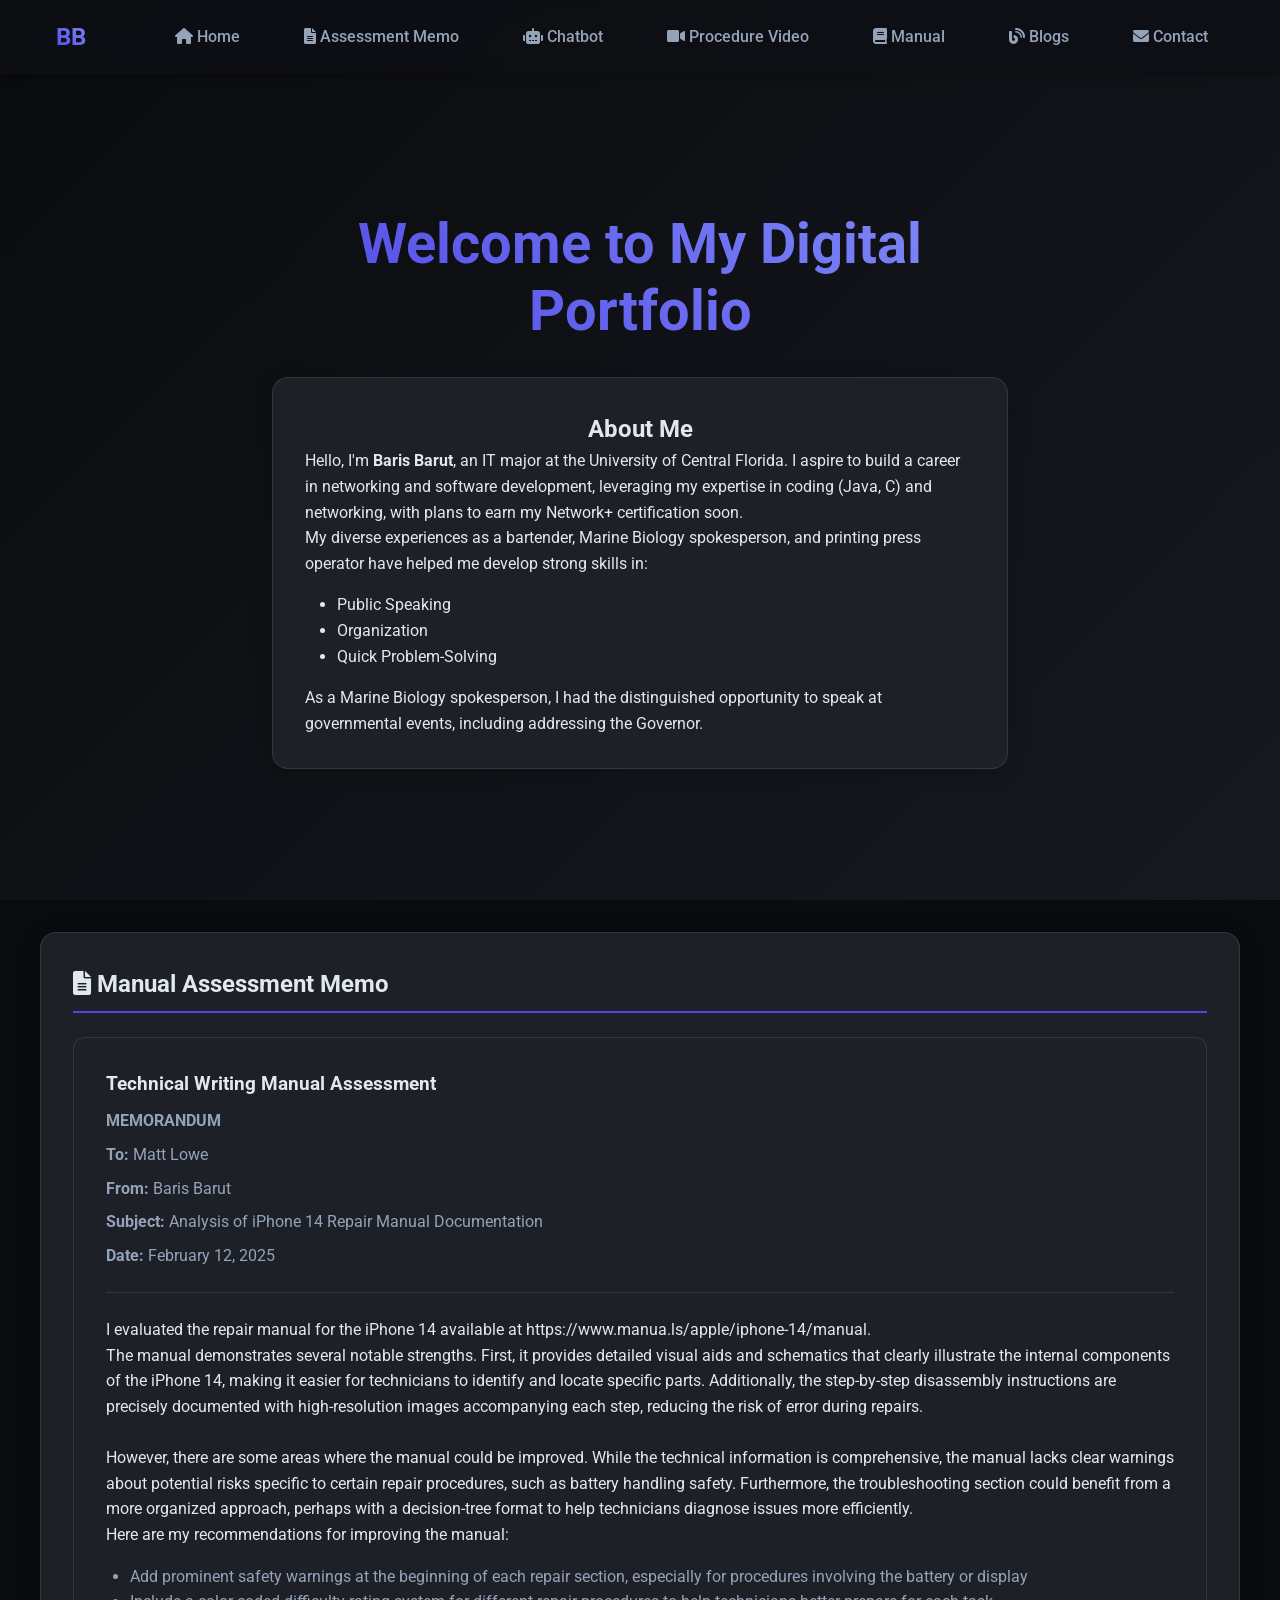
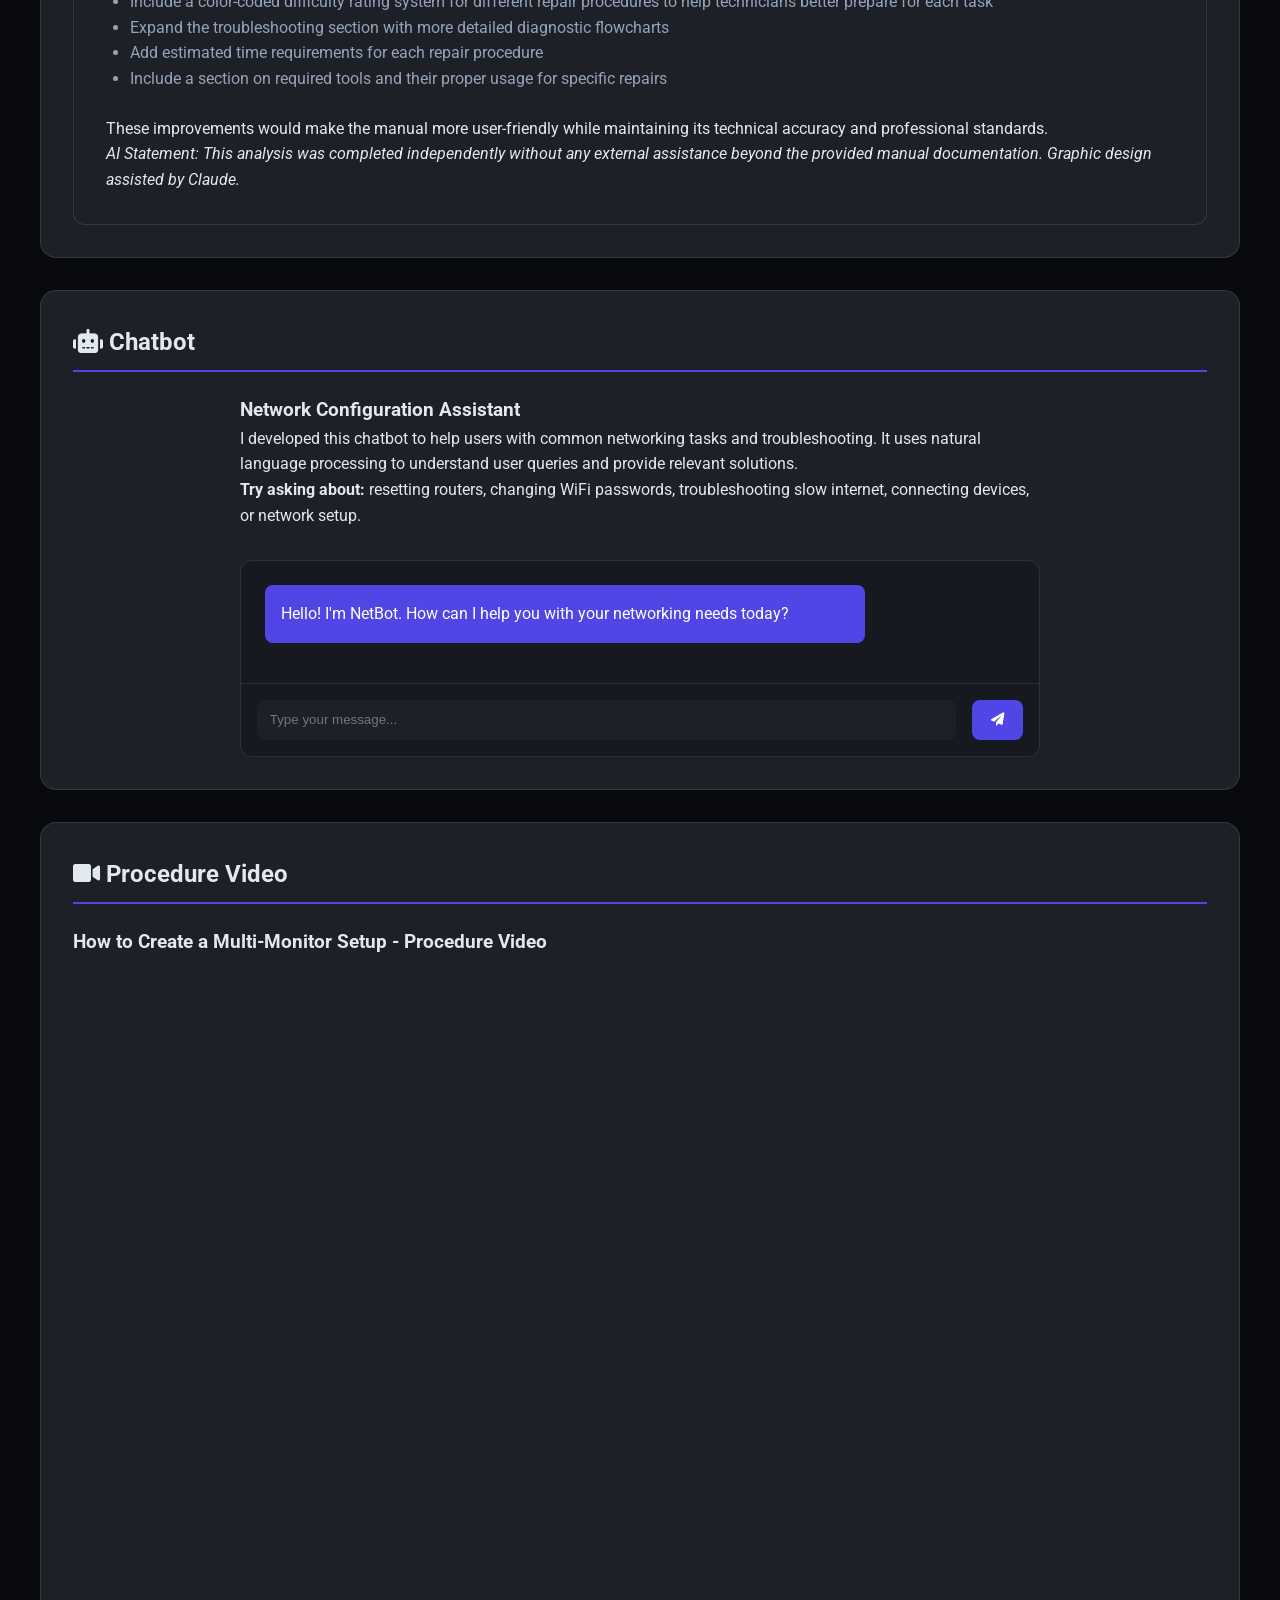
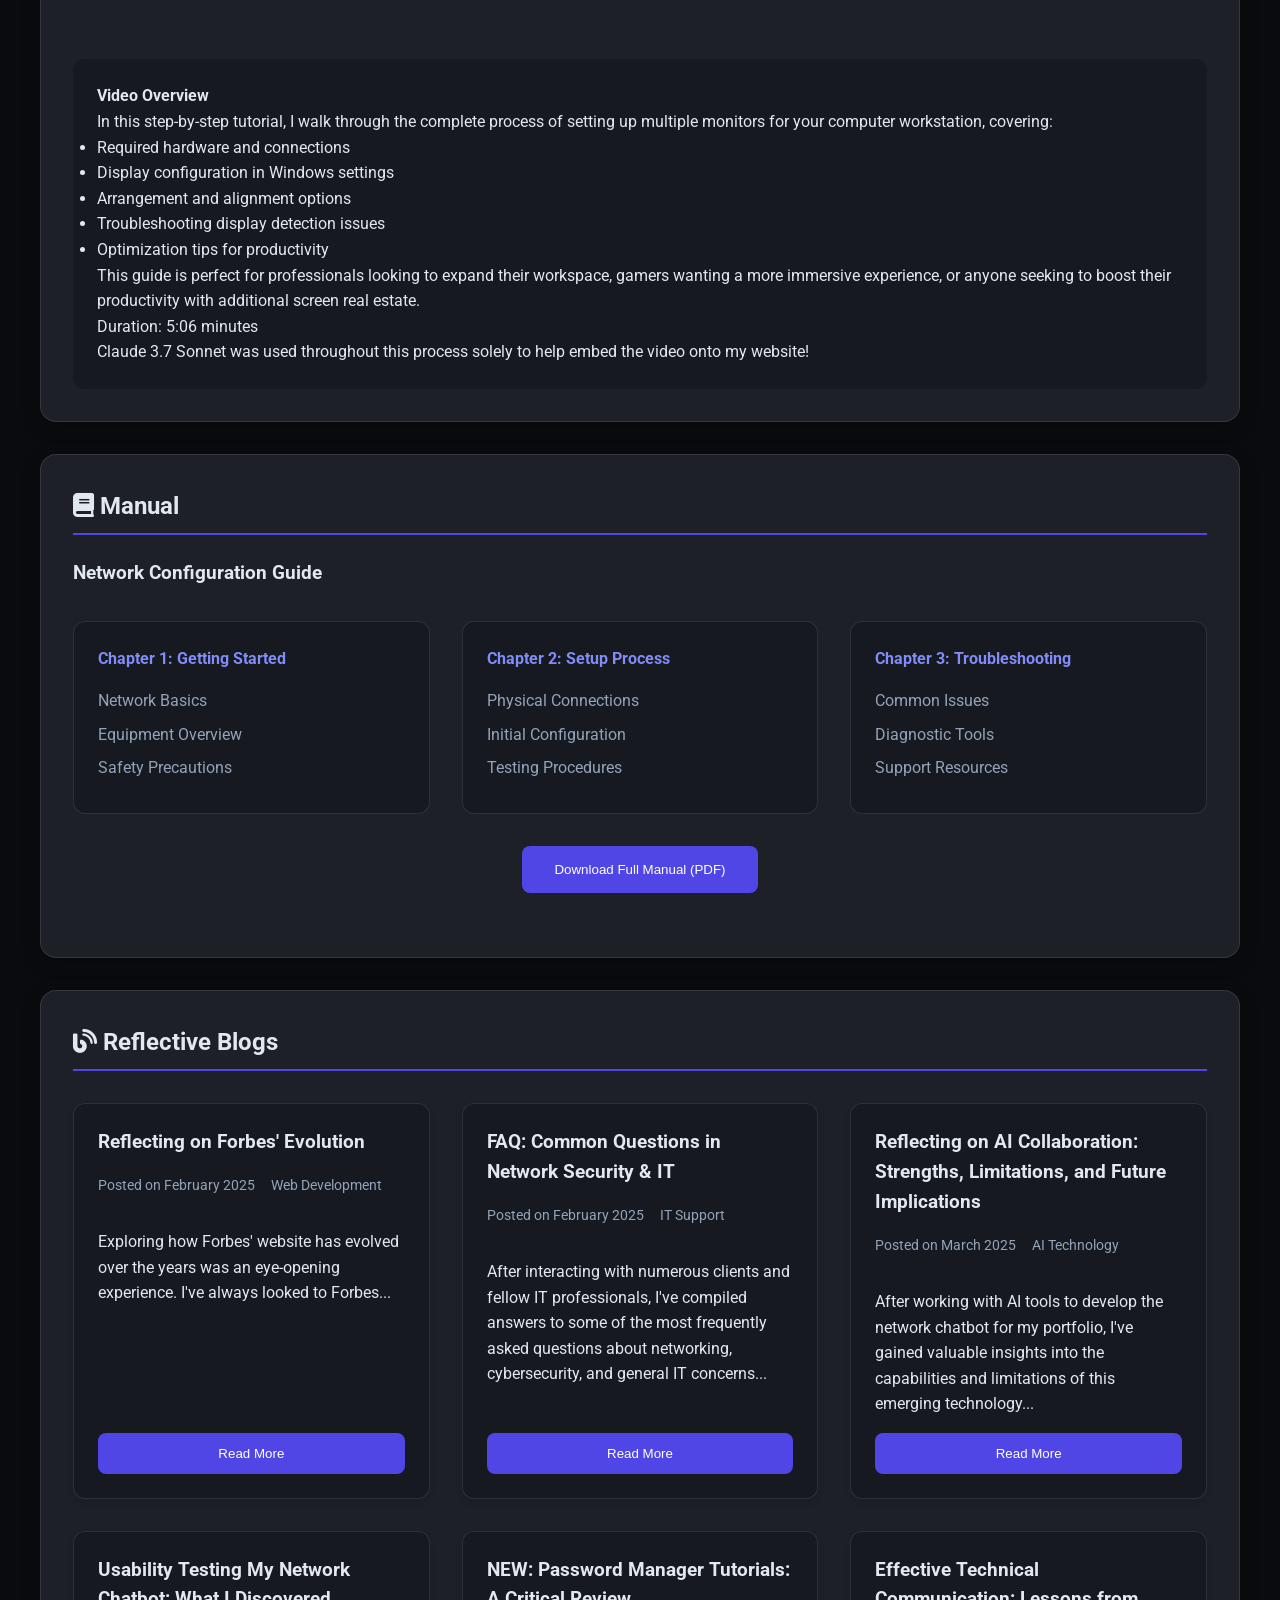
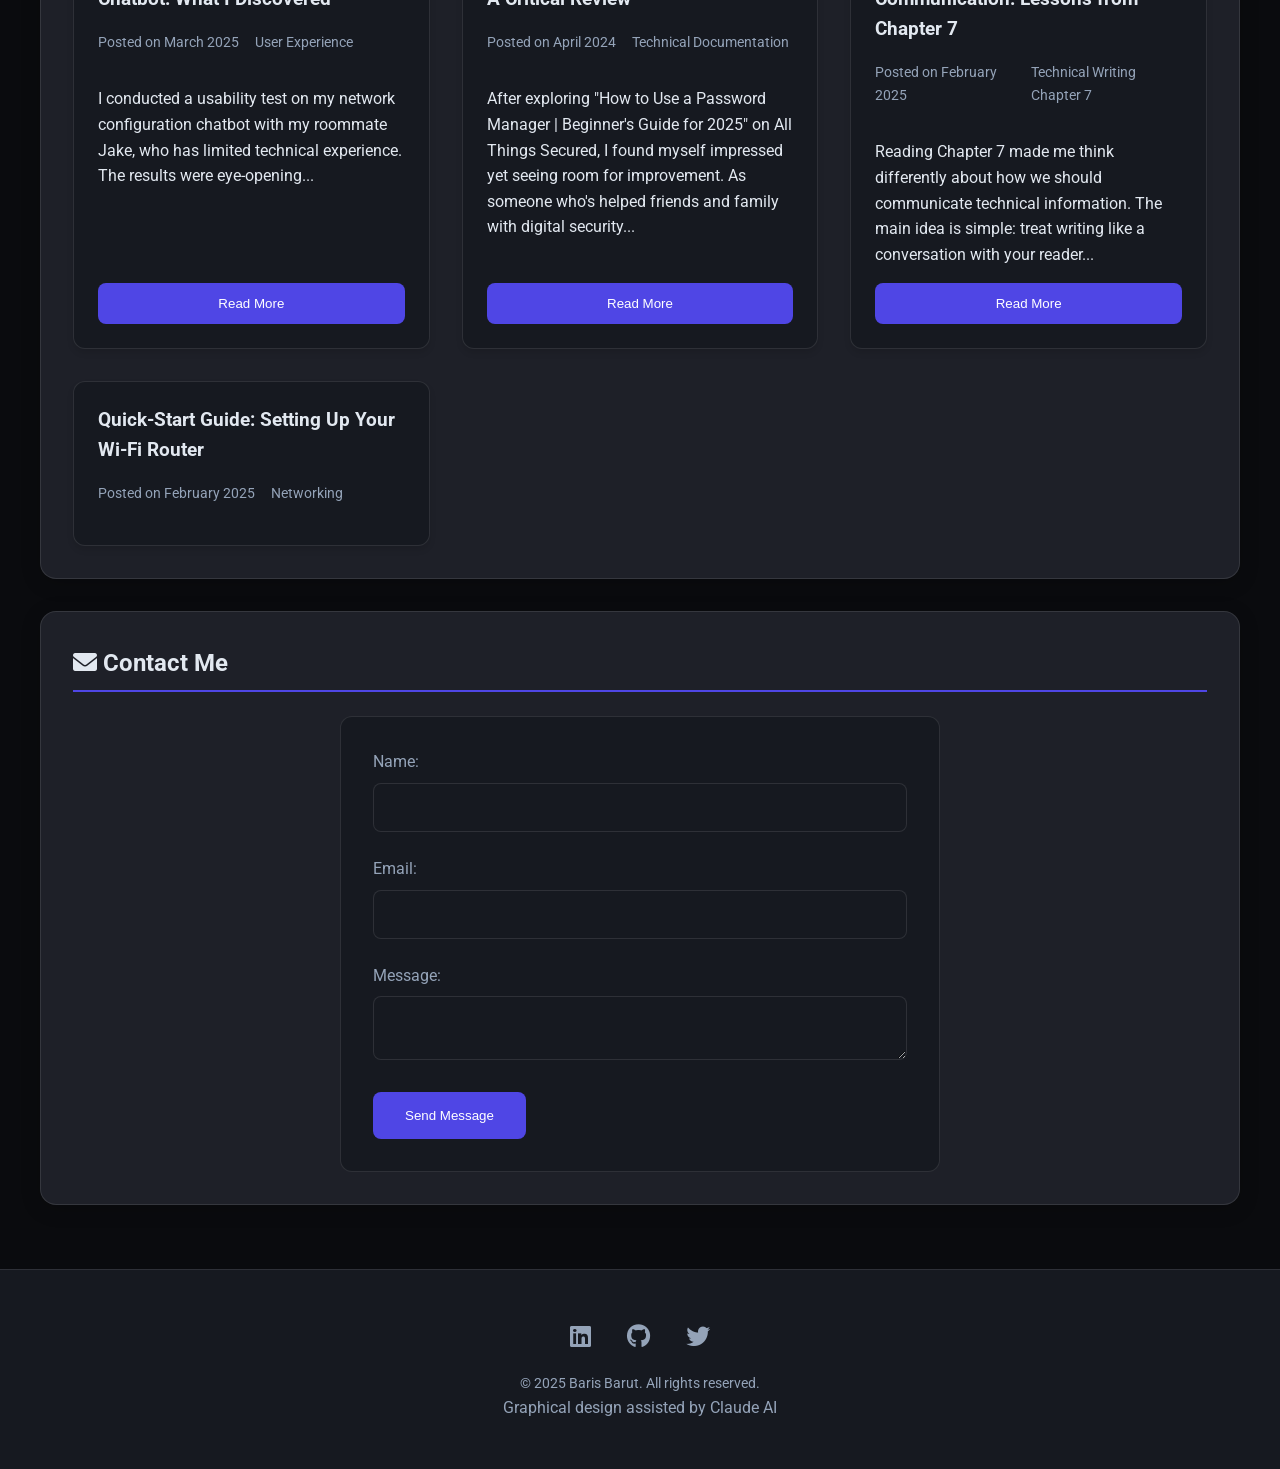
==== commit 26baf942: "Update index.html" ====
--- a/index.html
+++ b/index.html
@@ -298,7 +298,7 @@
 </article>
 
 <article class="blog-post">
-    <h3>NEW: Usability Testing My Network Chatbot: What I Discovered</h3>
+    <h3>Usability Testing My Network Chatbot: What I Discovered</h3>
     <div class="blog-meta">
         <span class="date">Posted on March 2025</span>
         <span class="category">User Experience</span>
@@ -356,6 +356,40 @@
         
         <p>This experience has definitely shifted my perspective on how to approach the development of something like a Chatbot. The amount of businesses that incorporate testing trials into their development on products makes a lot more sense to me now; while finding quirks/errors would be the clear focus, a key piece of the puzzle is identifying anything that'd withhold a user with no prior understanding of the product to be able to find effortless functionality in it!</p>
         <p>Claude 3.7 Sonnet was used in implementing this blog onto my website easily<p>
+    </div>
+    <button class="read-more-btn">Read More</button>
+</article>
+
+<article class="blog-post">
+    <h3>NEW: Password Manager Tutorials: A Critical Review</h3>
+    <div class="blog-meta">
+        <span class="date">Posted on April 2024</span>
+        <span class="category">Technical Documentation</span>
+    </div>
+    <p class="blog-summary">
+        After exploring "How to Use a Password Manager | Beginner's Guide for 2025" on All Things Secured, I found myself impressed yet seeing room for improvement. As someone who's helped friends and family with digital security...
+    </p>
+    <div class="blog-full" style="display: none;">
+        <p>After exploring "How to Use a Password Manager | Beginner's Guide for 2025" on All Things Secured, I found myself impressed yet seeing room for improvement. As someone who's helped friends and family with digital security for years, I've come to appreciate documentation that bridges the gap between security experts and everyday users.</p>
+
+        <h4>What Resonated With Me</h4>
+        <p>The tutorial's strongest point was its clear, jargon-free explanation of why password managers matter. Rather than just stating "you need this," the guide took time to explain the very real security risks of password reuse – something I've seen compromise accounts firsthand. This foundation makes the rest of the tutorial more meaningful since readers understand the stakes.</p>
+        
+        <p>I particularly appreciated the detailed walkthrough for setting up 1Password and Dashlane. The screenshots provided matched exactly what I saw when following along, eliminating that frustrating disconnect between instructions and reality that plagues many tutorials. The visual confirmation that I was on the right track was reassuring, especially when dealing with something as critical as password security.</p>
+        
+        <p>The section addressing cross-device synchronization addressed my biggest concern when I first adopted a password manager years ago: "Will this work everywhere I need it?" The guide effectively demonstrated how seamlessly modern password managers operate across platforms, potentially alleviating a major adoption barrier.</p>
+
+        <h4>Where It Could Elevate Further</h4>
+        <p>Despite these strengths, I found myself wanting more perspective on the password manager ecosystem. While 1Password and Dashlane are excellent choices, the absence of any mention of open-source alternatives like Bitwarden or built-in browser options felt like a missed opportunity to help readers make a truly informed choice based on their specific needs and budget constraints.</p>
+        
+        <p>I also noticed moments where the tutorial seemed to speak primarily to users already comfortable with technology. Having helped my parents set up their password manager last year, I recognized sections that would have lost them completely. Terms like "browser extension" and "vault" were used without introduction, potentially alienating the very beginners the guide aims to help.</p>
+        
+        <p>What struck me most was the absence of real-world troubleshooting scenarios. During my own password manager journey, I've encountered sync issues, accidentally deleted passwords, and struggled with sites that actively block password managers. Even a brief FAQ addressing "What if my passwords don't sync?" or "What about sites that don't work with password managers?" would transform this from a good tutorial into an exceptional resource that anticipates real user struggles.</p>
+
+        <h4>Final Thoughts</h4>
+        <p>The guide succeeds at its primary mission: helping users understand and implement a password manager. For someone like me who's already convinced of their value, it provides actionable steps to get started. However, for the skeptical or technologically hesitant user – like my aunt who still keeps passwords in a notebook – it might not fully bridge the confidence gap.</p>
+        
+        <p>I'd love to see future revisions include more diverse options, simpler explanations of technical concepts, and practical troubleshooting guidance drawn from real user experiences. These additions would transform a solid tutorial into an essential resource that truly meets users where they are in their digital security journey.</p>
     </div>
     <button class="read-more-btn">Read More</button>
 </article>
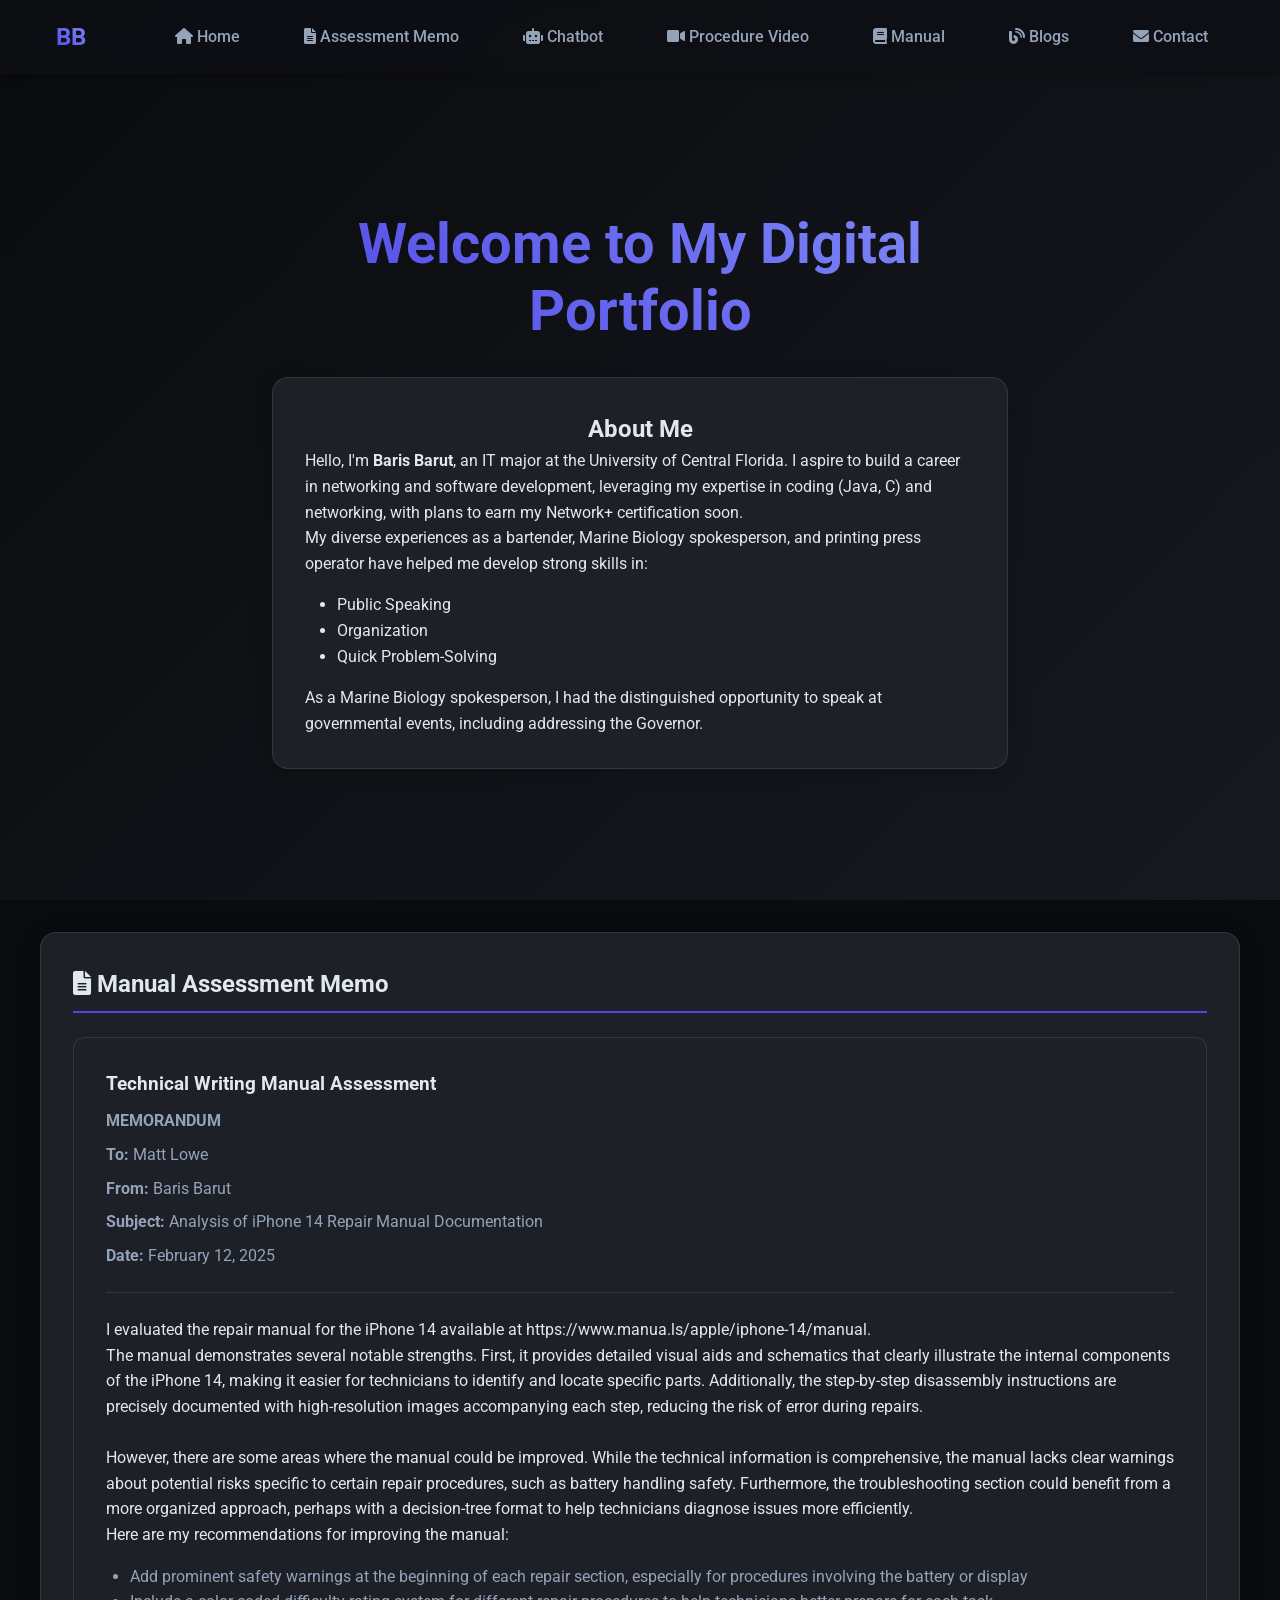
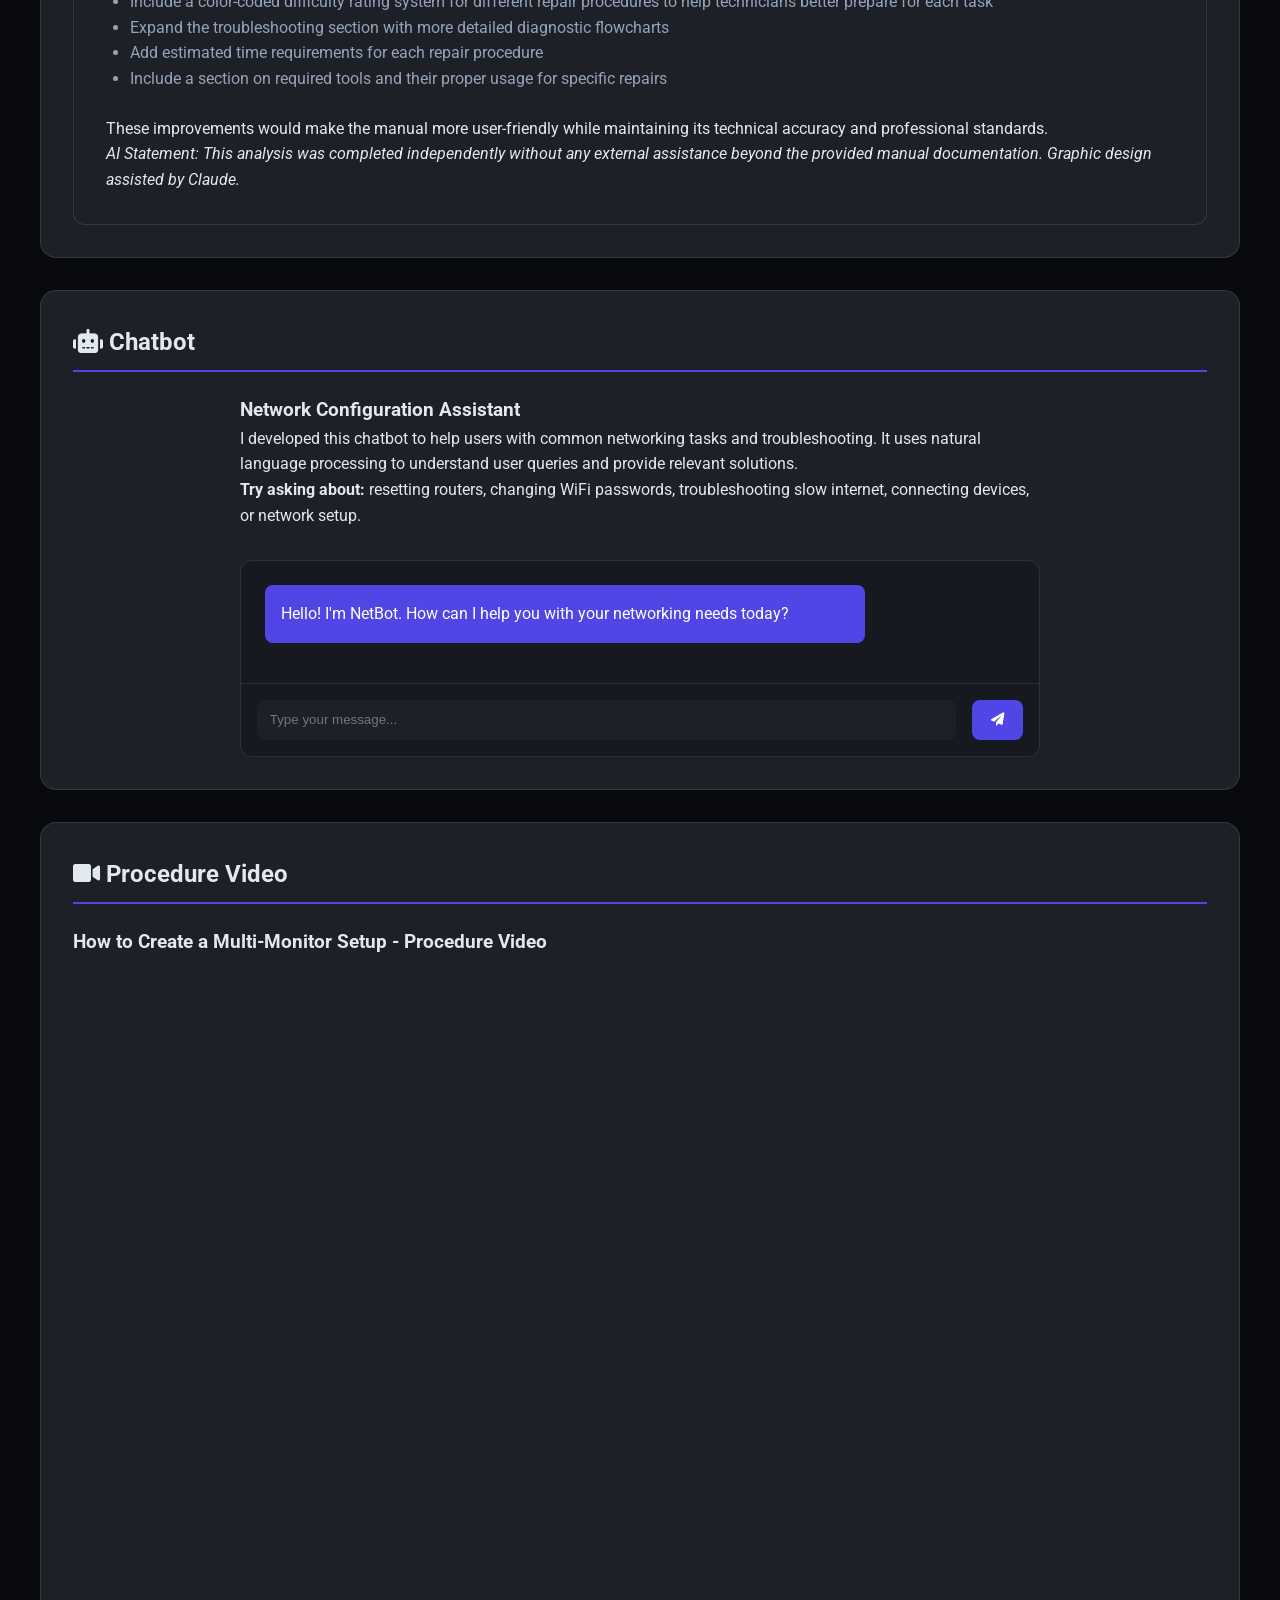
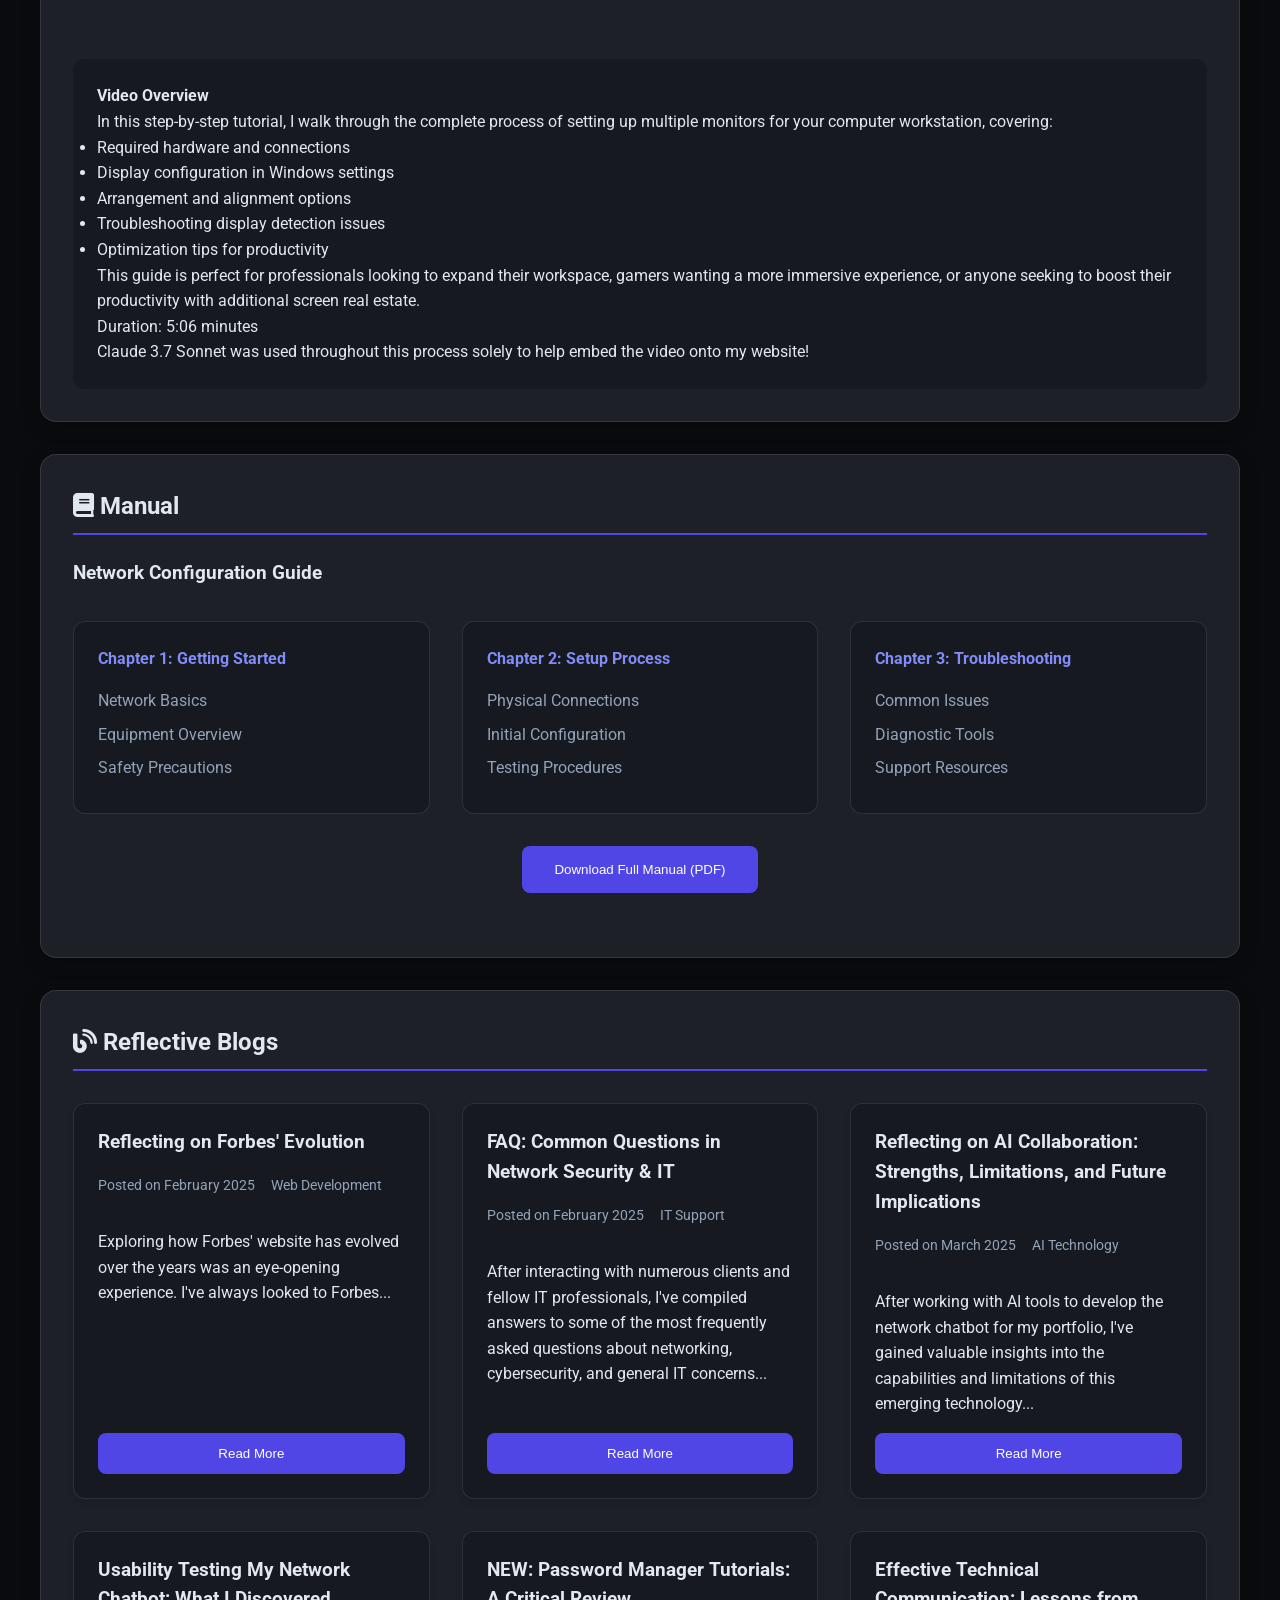
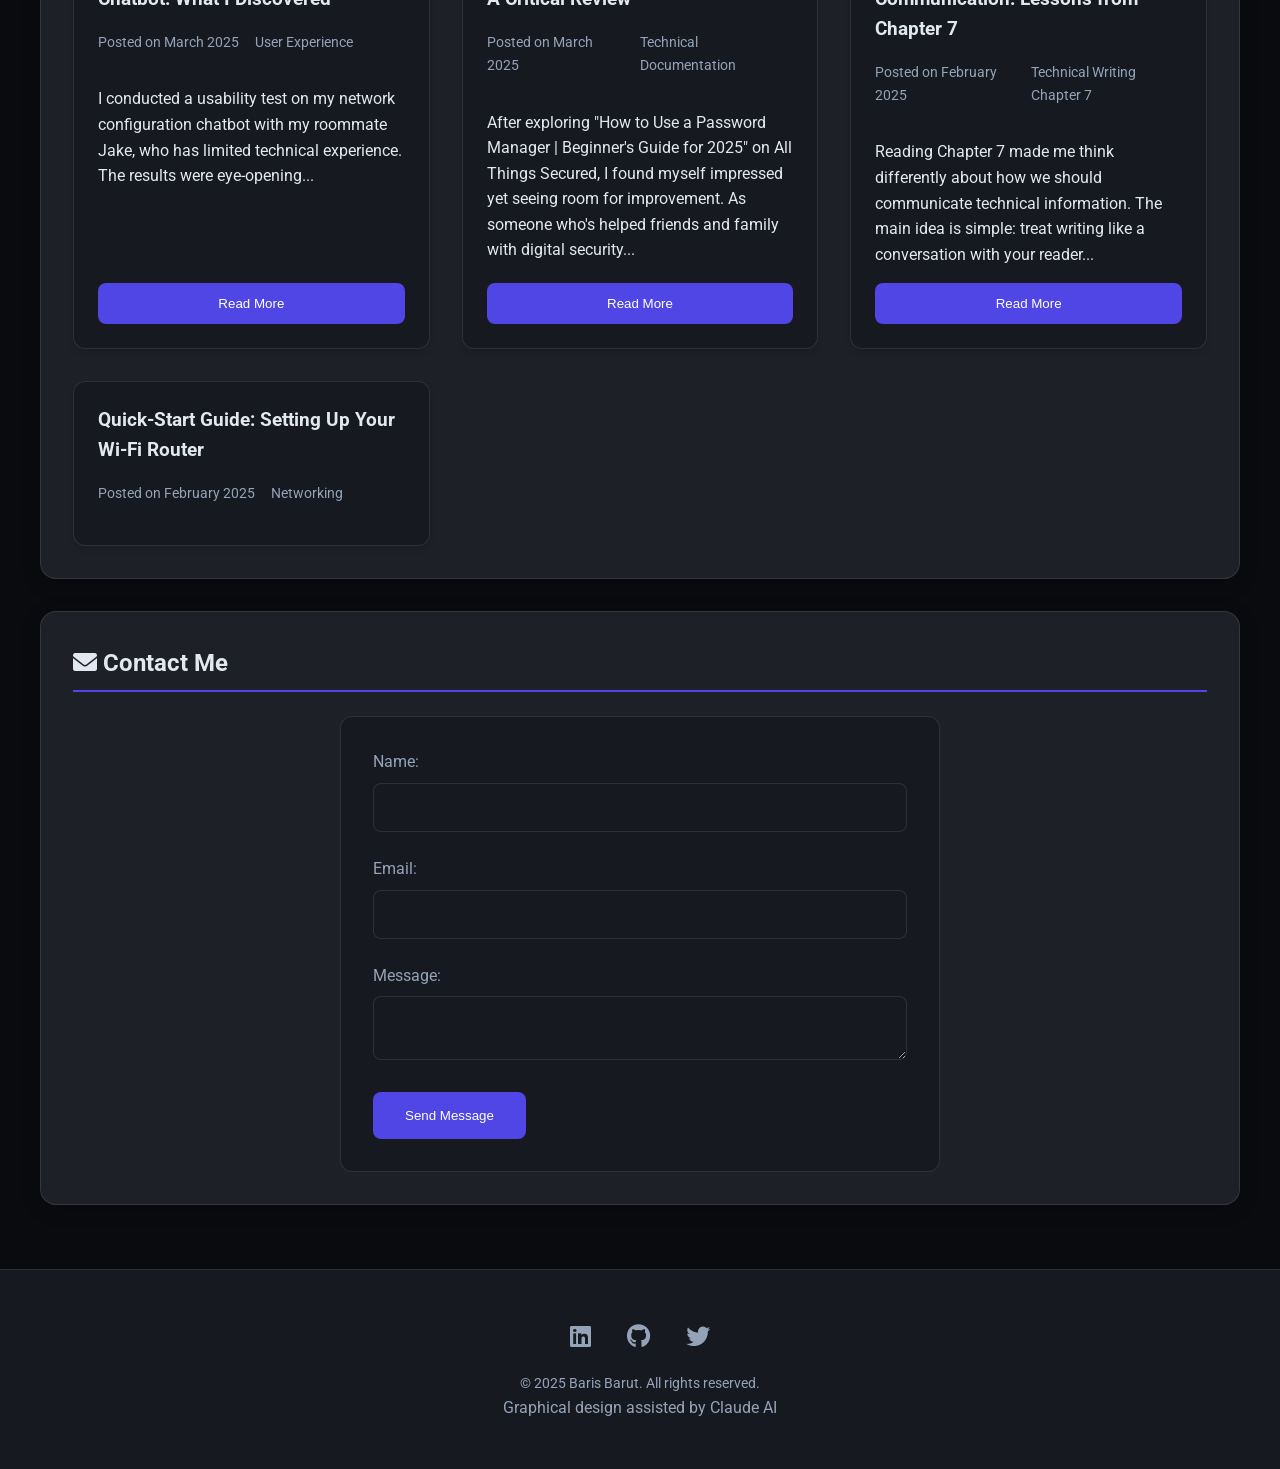
==== commit 75e8f9c4: "Update index.html" ====
--- a/index.html
+++ b/index.html
@@ -363,7 +363,7 @@
 <article class="blog-post">
     <h3>NEW: Password Manager Tutorials: A Critical Review</h3>
     <div class="blog-meta">
-        <span class="date">Posted on April 2024</span>
+        <span class="date">Posted on March 2025</span>
         <span class="category">Technical Documentation</span>
     </div>
     <p class="blog-summary">
@@ -390,6 +390,8 @@
         <p>The guide succeeds at its primary mission: helping users understand and implement a password manager. For someone like me who's already convinced of their value, it provides actionable steps to get started. However, for the skeptical or technologically hesitant user – like my aunt who still keeps passwords in a notebook – it might not fully bridge the confidence gap.</p>
         
         <p>I'd love to see future revisions include more diverse options, simpler explanations of technical concepts, and practical troubleshooting guidance drawn from real user experiences. These additions would transform a solid tutorial into an essential resource that truly meets users where they are in their digital security journey.</p>
+
+        <p>Claude 3.7 Sonnet was used within this blog to help publish the contents onto the website on the backend.</p>
     </div>
     <button class="read-more-btn">Read More</button>
 </article>
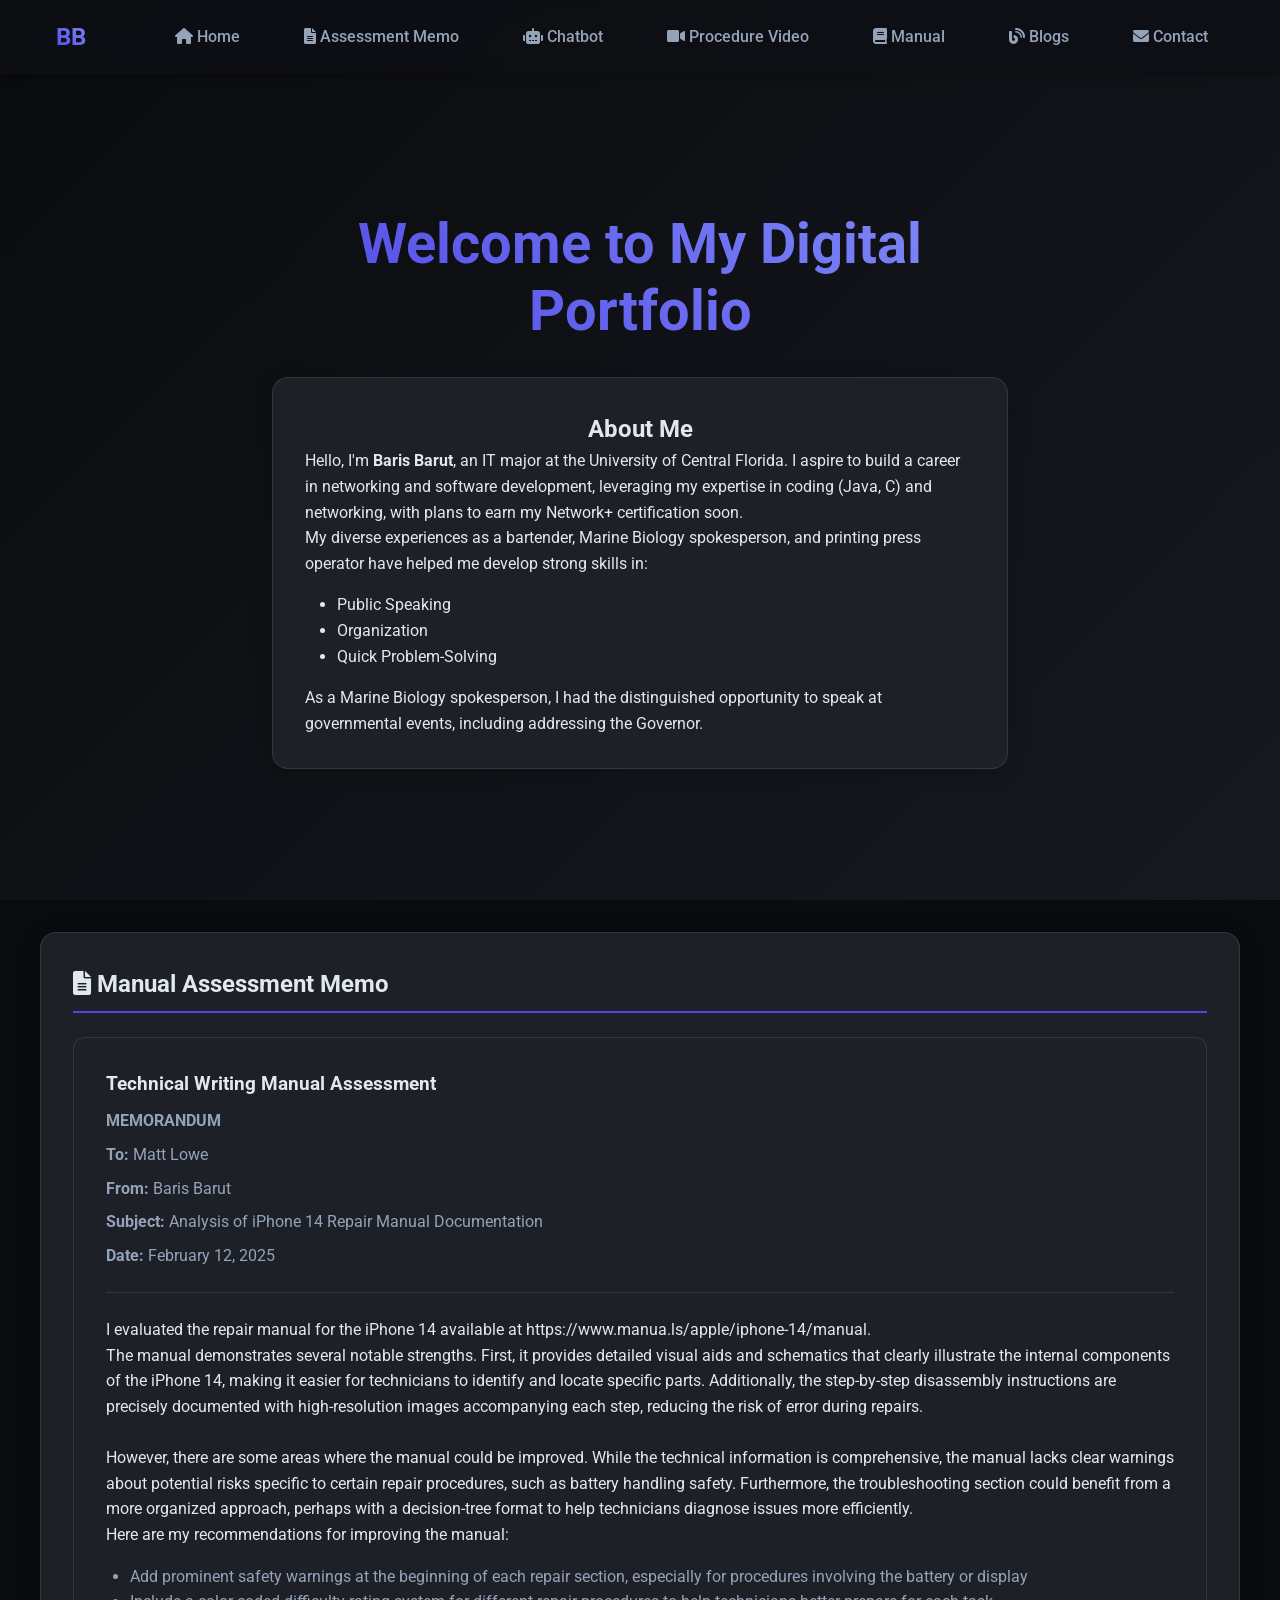
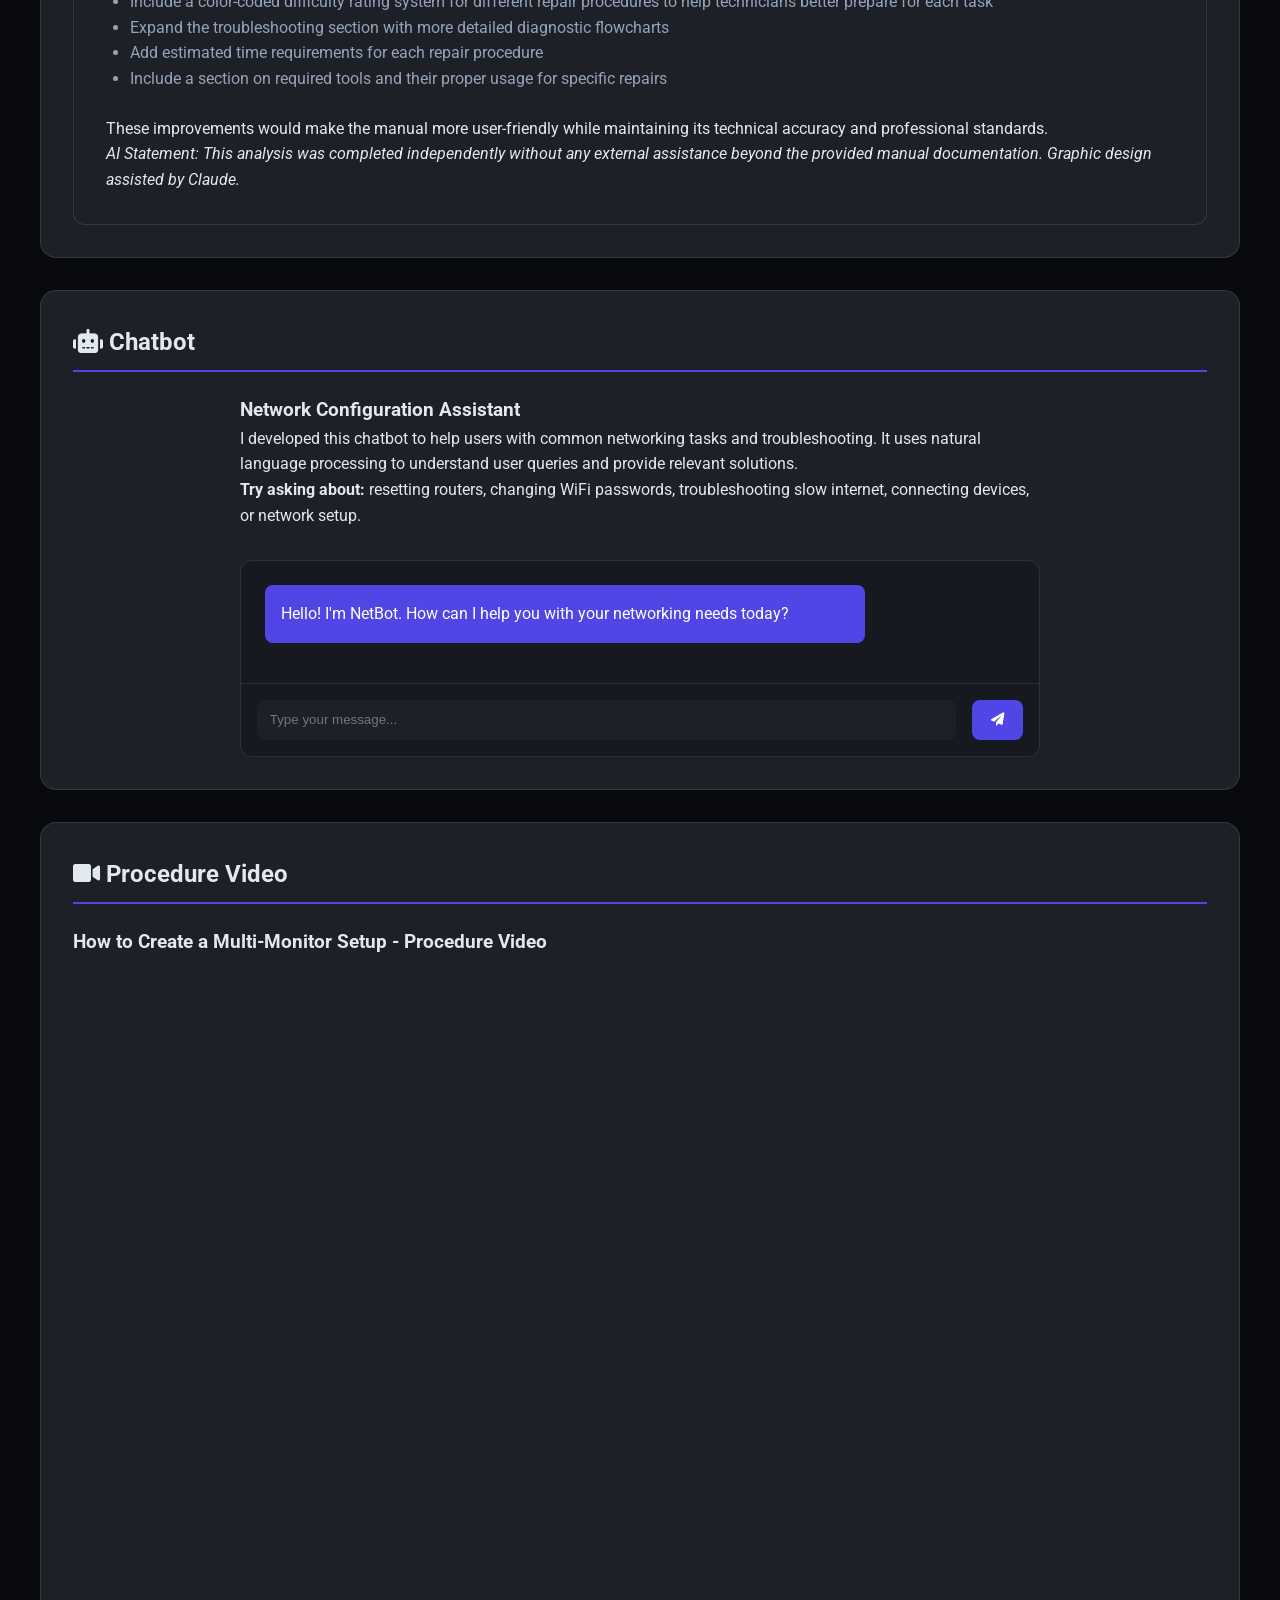
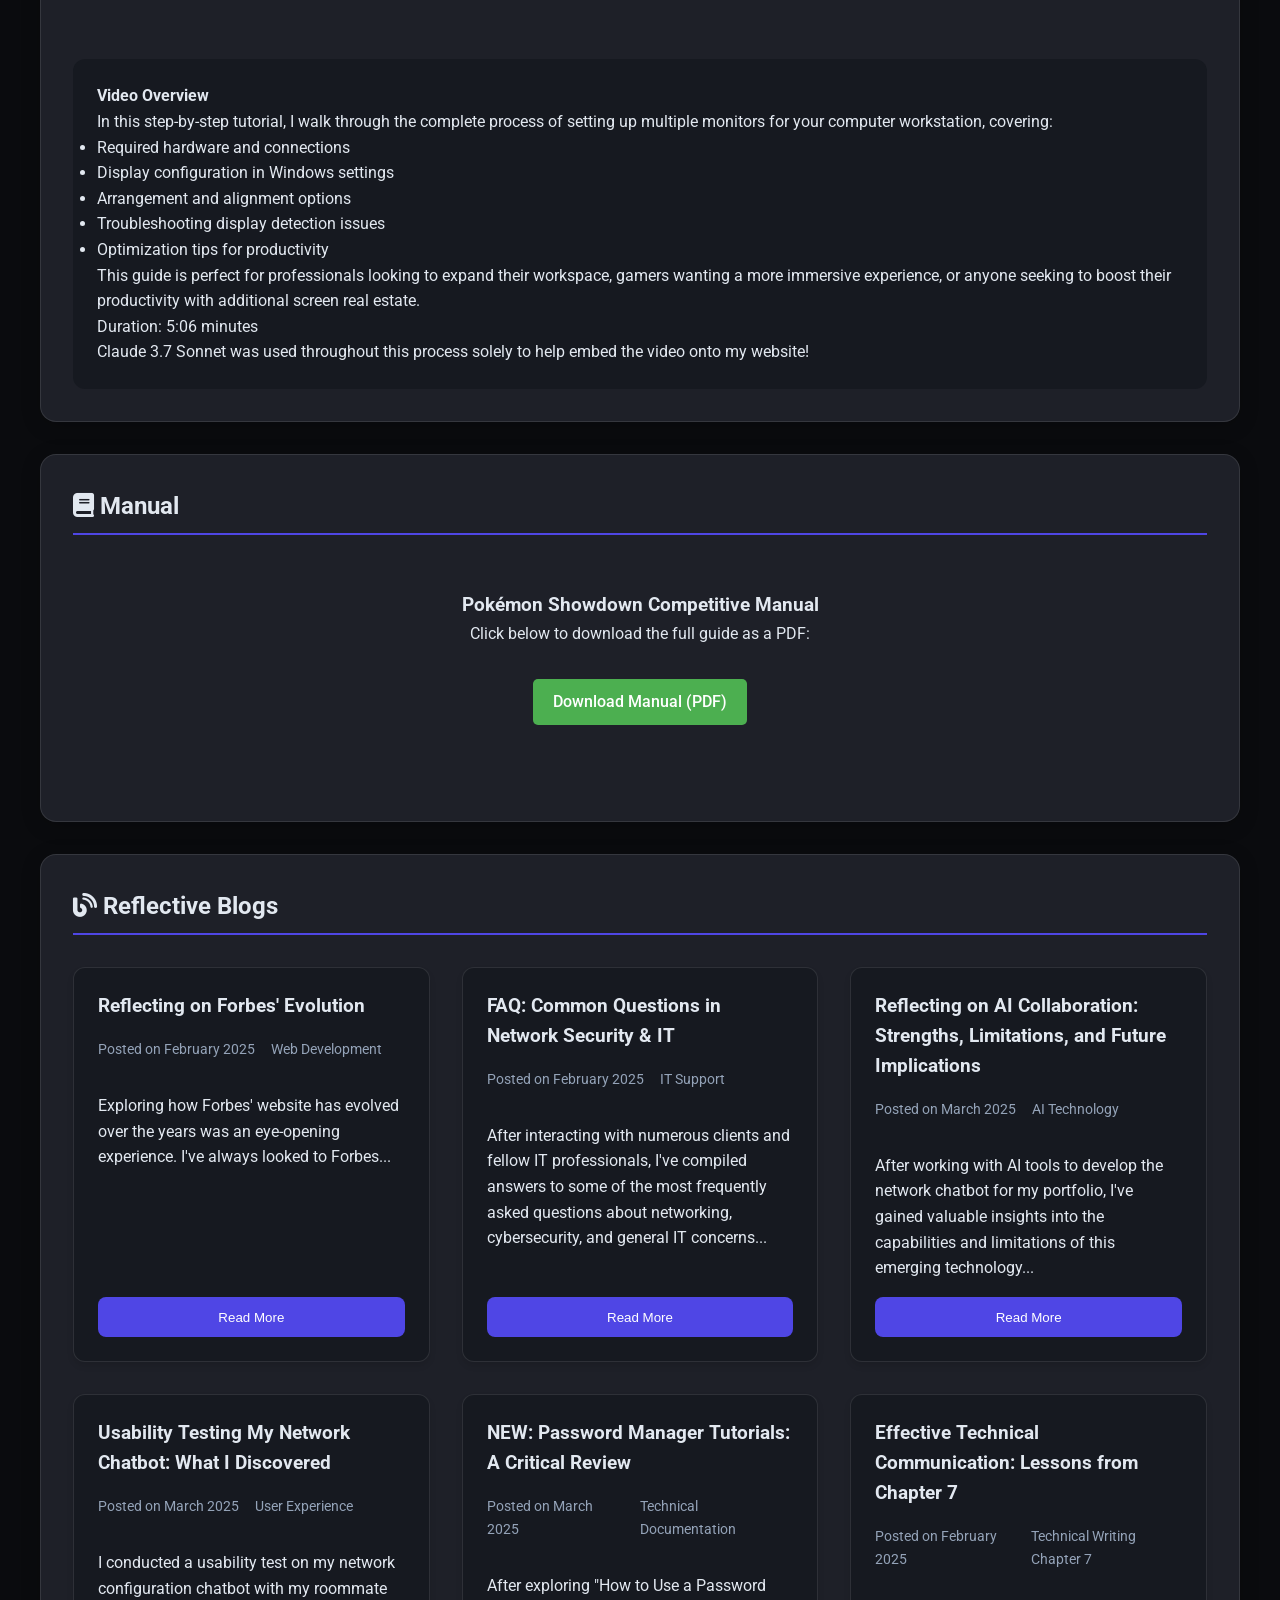
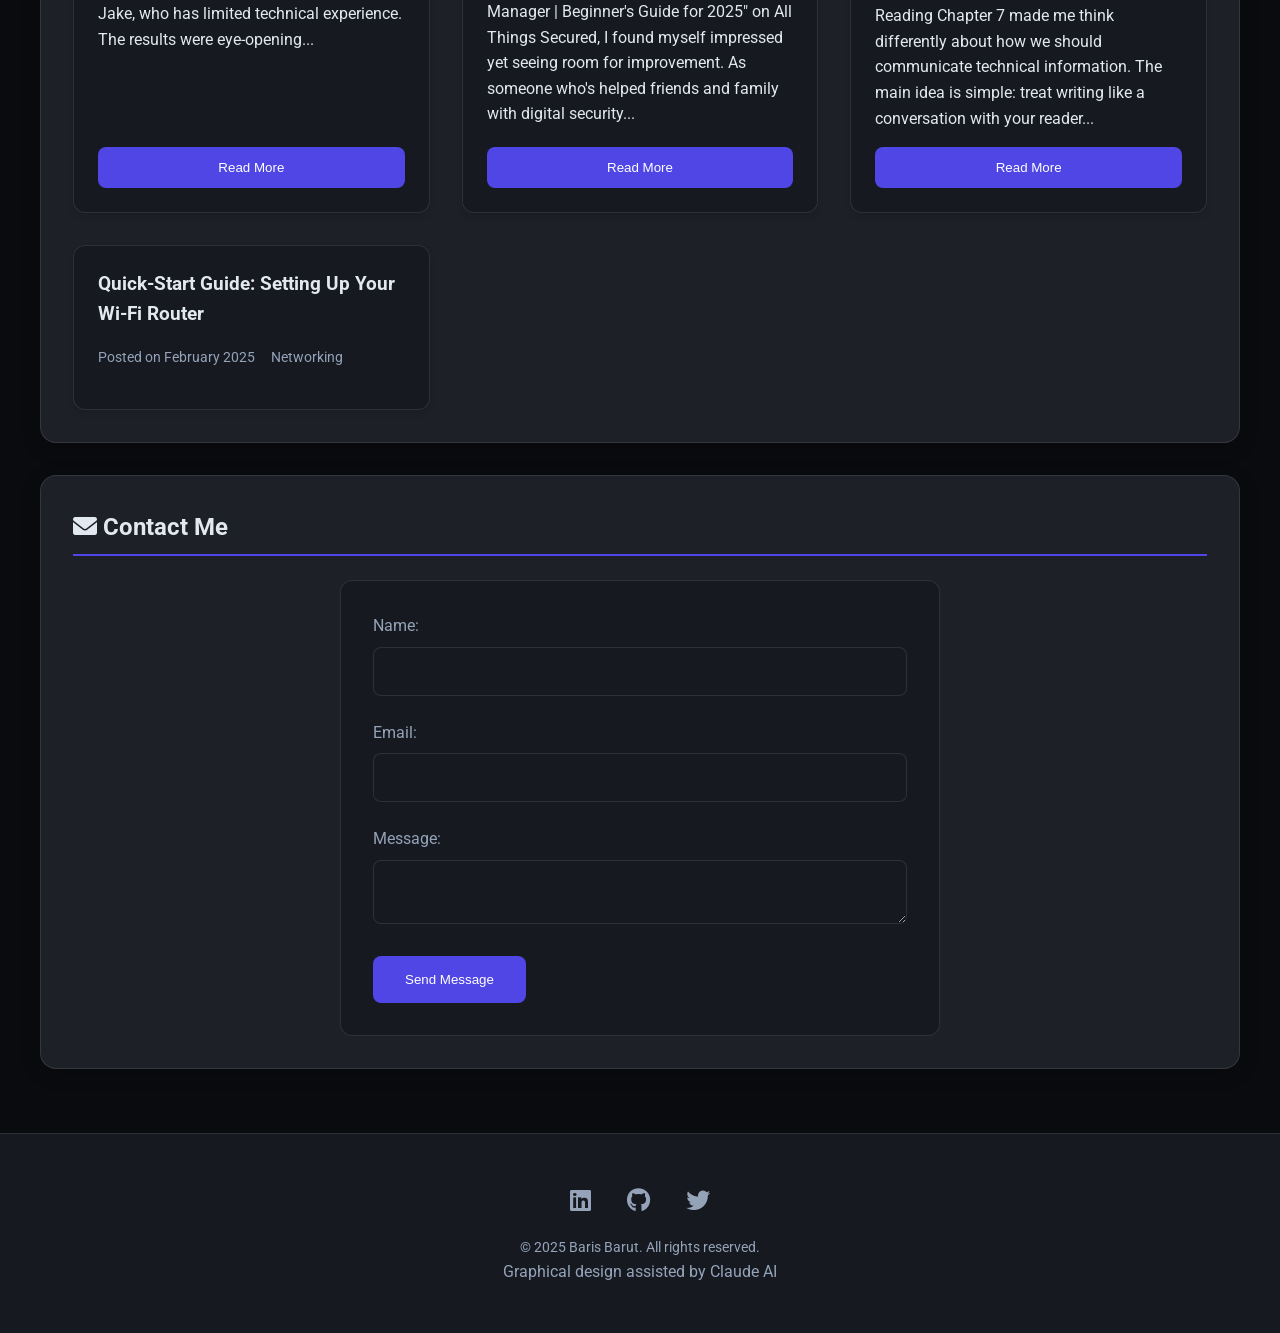
==== commit 551168c8: "Update index.html" ====
--- a/index.html
+++ b/index.html
@@ -141,41 +141,20 @@
     </div>
 </section>
 
-        <section id="manual" class="content-section">
-            <h2><i class="fas fa-book"></i> Manual</h2>
-            <div class="section-content">
-                <div class="manual-container">
-                    <h3>Network Configuration Guide</h3>
-                    <div class="manual-chapters">
-                        <div class="chapter">
-                            <h4>Chapter 1: Getting Started</h4>
-                            <ul>
-                                <li>Network Basics</li>
-                                <li>Equipment Overview</li>
-                                <li>Safety Precautions</li>
-                            </ul>
-                        </div>
-                        <div class="chapter">
-                            <h4>Chapter 2: Setup Process</h4>
-                            <ul>
-                                <li>Physical Connections</li>
-                                <li>Initial Configuration</li>
-                                <li>Testing Procedures</li>
-                            </ul>
-                        </div>
-                        <div class="chapter">
-                            <h4>Chapter 3: Troubleshooting</h4>
-                            <ul>
-                                <li>Common Issues</li>
-                                <li>Diagnostic Tools</li>
-                                <li>Support Resources</li>
-                            </ul>
-                        </div>
-                    </div>
-                    <button class="download-btn">Download Full Manual (PDF)</button>
-                </div>
-            </div>
-        </section>
+<section id="manual" class="content-section">
+    <h2><i class="fas fa-book"></i> Manual</h2>
+    <div class="section-content" style="text-align: center; padding: 2rem;">
+        <h3>Pokémon Showdown Competitive Manual</h3>
+        <p>Click below to download the full guide as a PDF:</p>
+        <a href="https://BarisBarut.github.io/Digital-Portfolio-BB/CompetitivePokemonManualFinalized.pdf"
+           class="download-btn"
+           download
+           style="display: inline-block; padding: 10px 20px; background-color: #4CAF50; color: white; border-radius: 5px; text-decoration: none;">
+            Download Manual (PDF)
+        </a>
+    </div>
+</section>
+
 
         <section id="reflective_blogs" class="content-section">
             <h2><i class="fas fa-blog"></i> Reflective Blogs</h2>
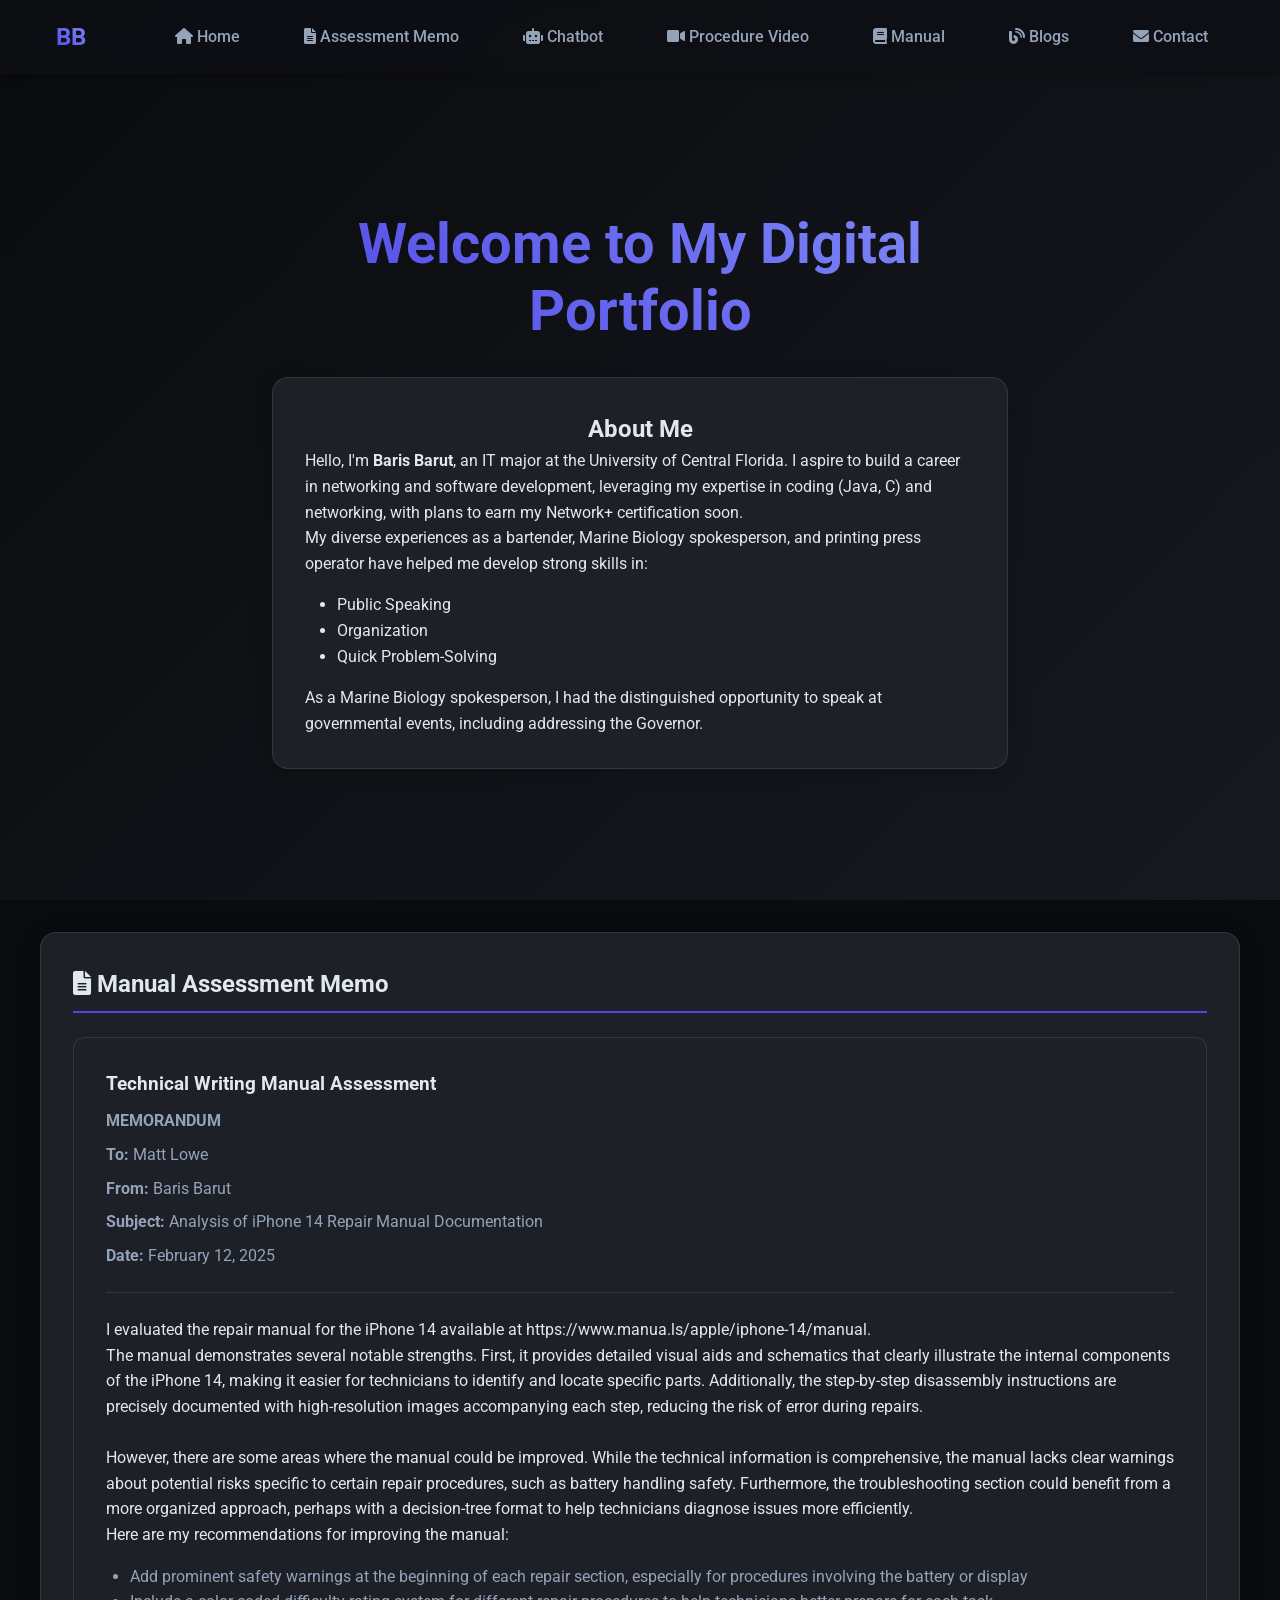
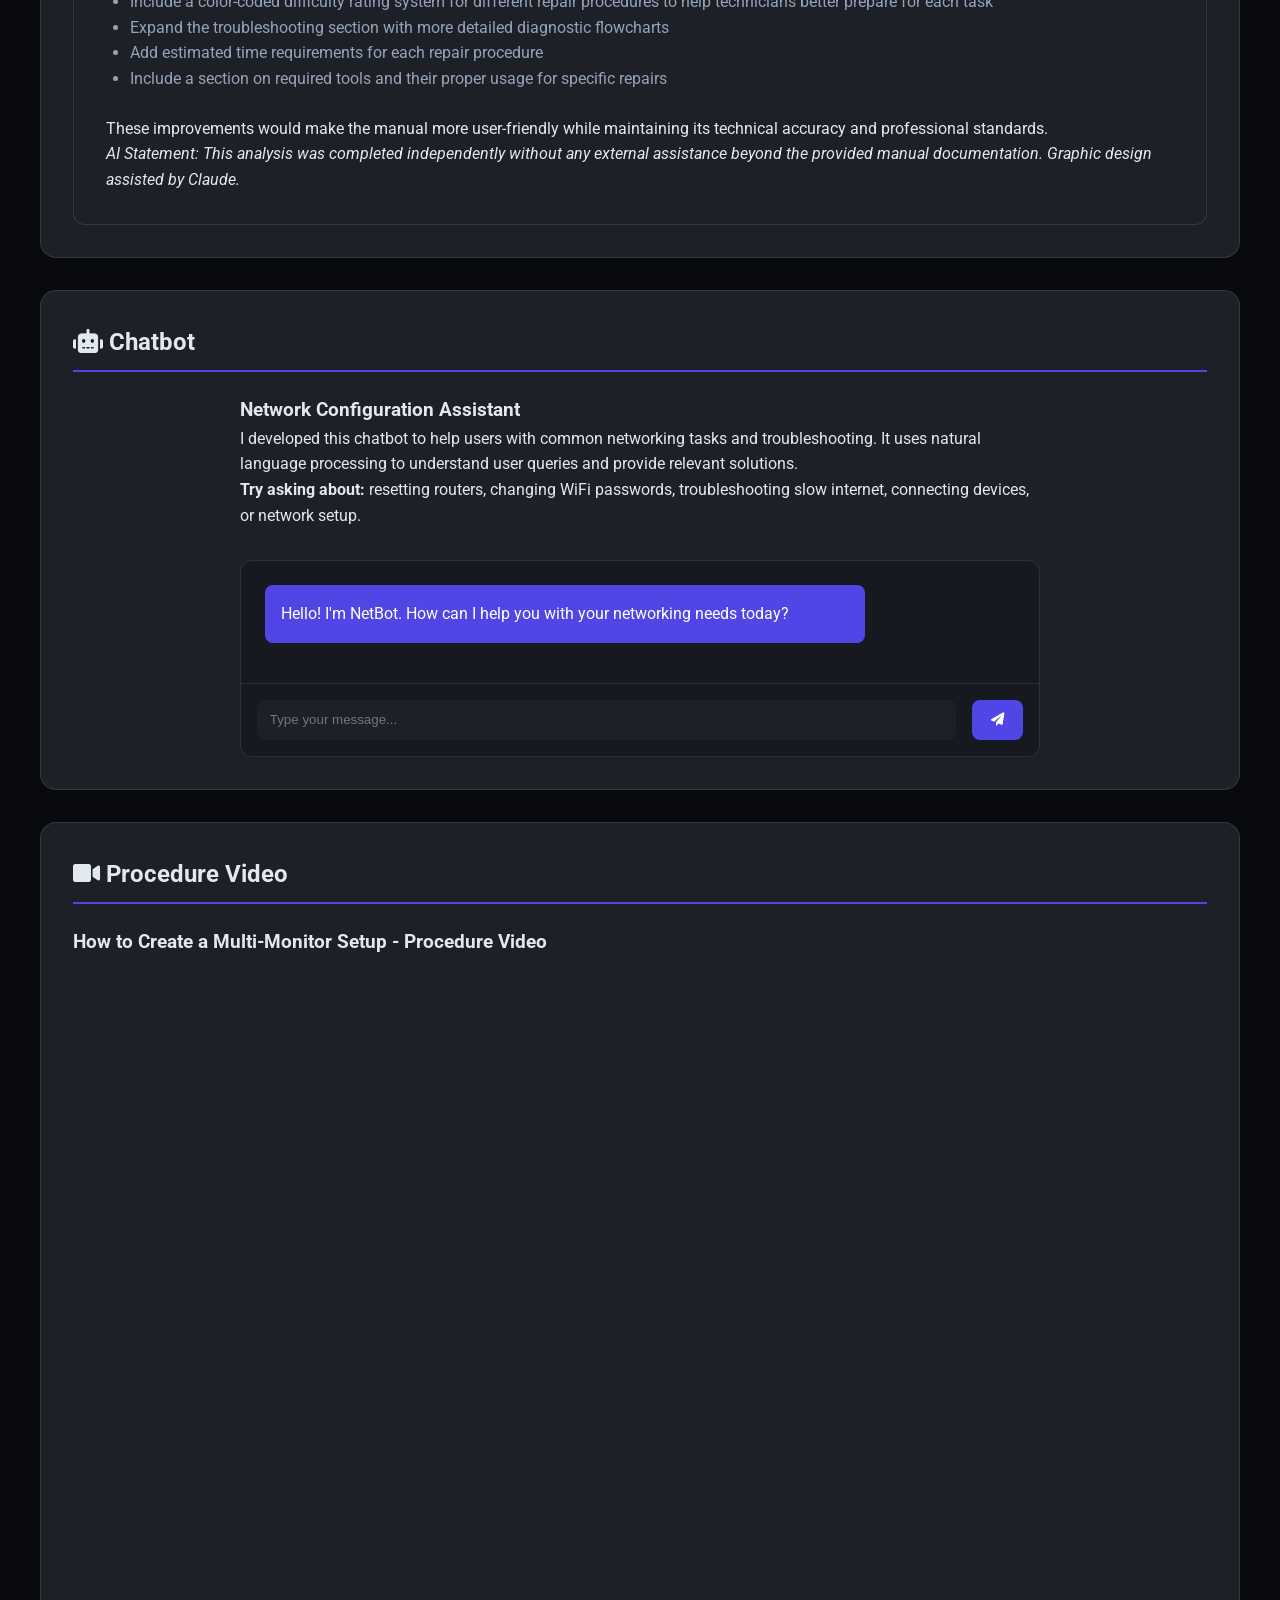
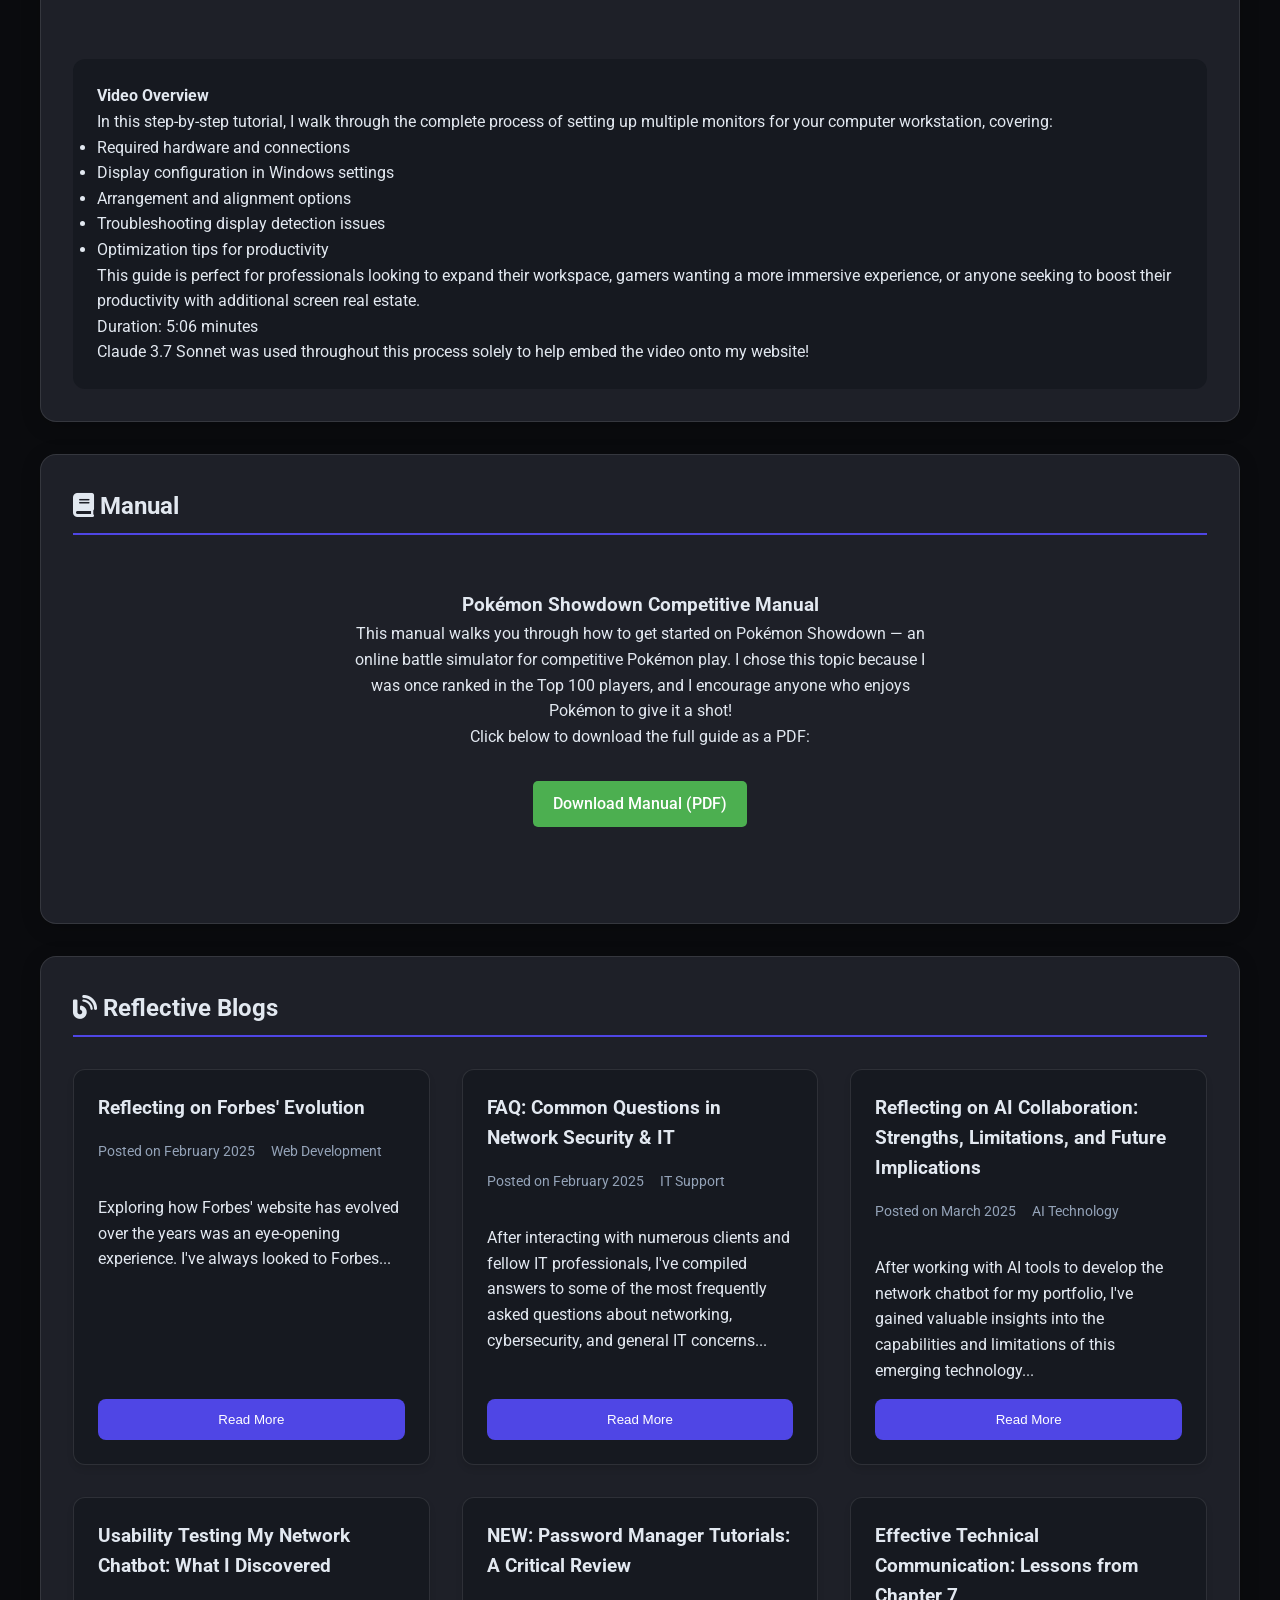
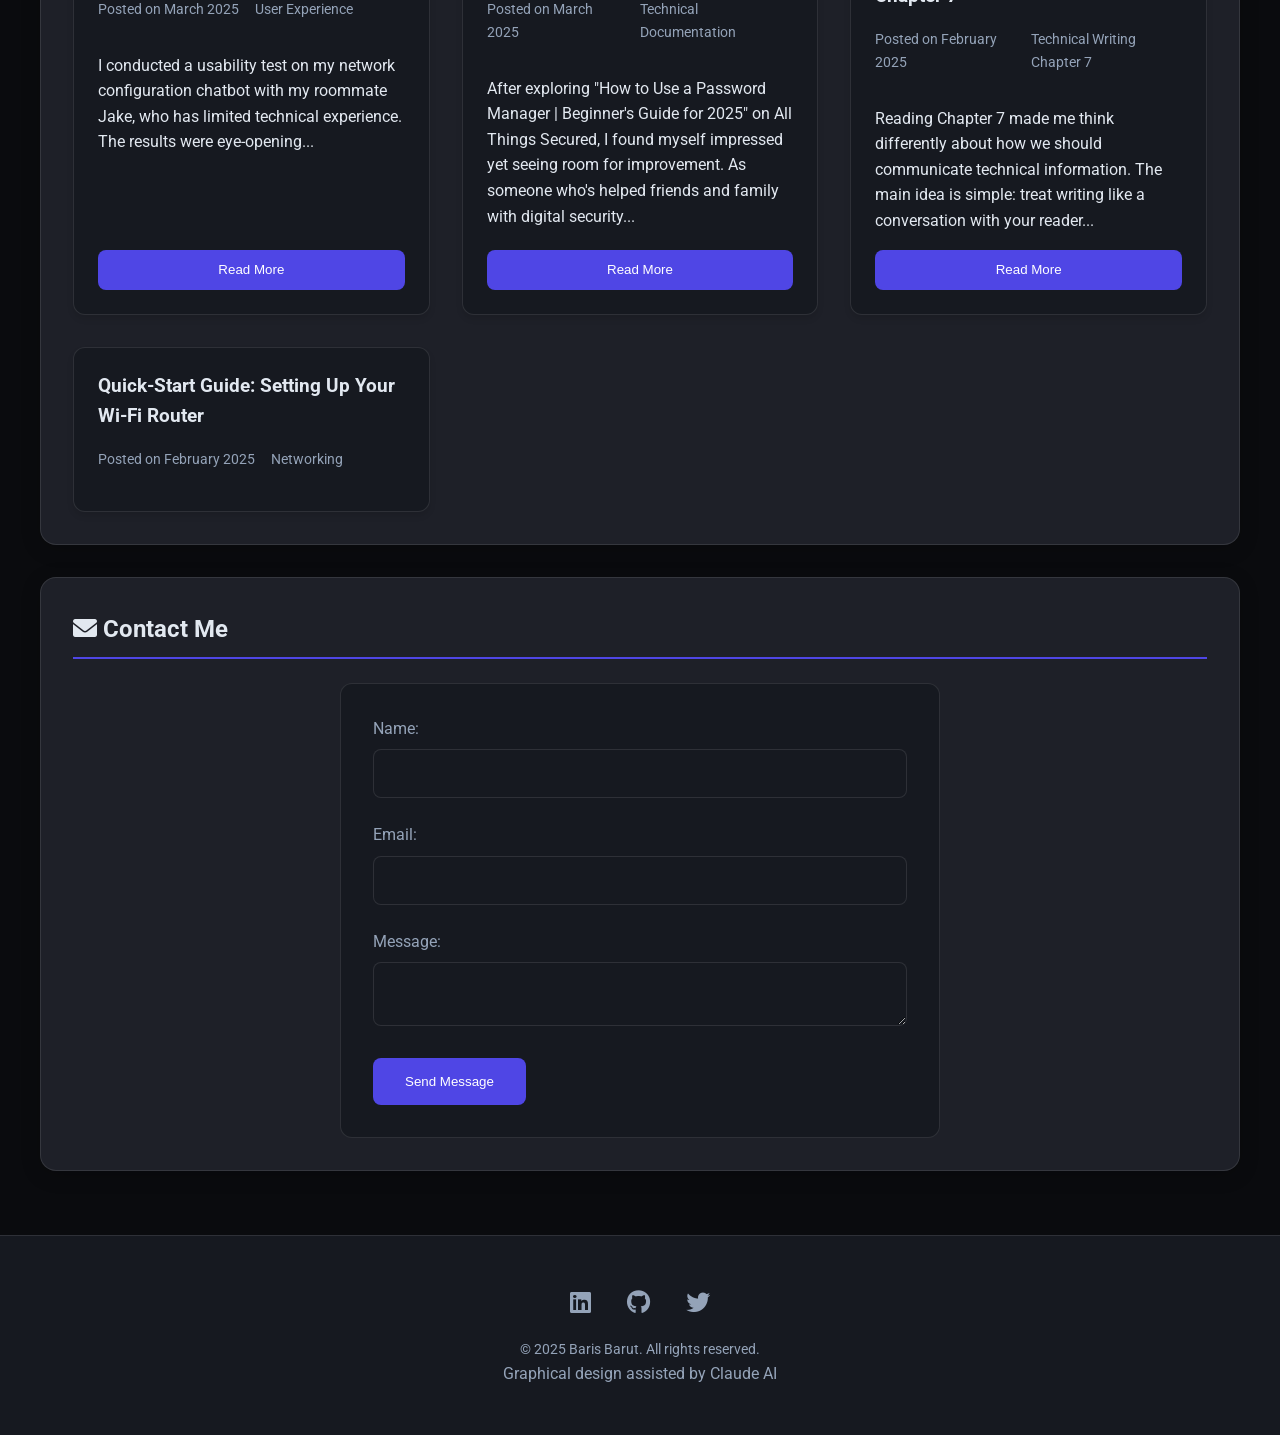
==== commit 5f8d2eab: "Update index.html" ====
--- a/index.html
+++ b/index.html
@@ -145,6 +145,9 @@
     <h2><i class="fas fa-book"></i> Manual</h2>
     <div class="section-content" style="text-align: center; padding: 2rem;">
         <h3>Pokémon Showdown Competitive Manual</h3>
+        <p style="max-width: 600px; margin: 0 auto;">
+            This manual walks you through how to get started on Pokémon Showdown — an online battle simulator for competitive Pokémon play. I chose this topic because I was once ranked in the Top 100 players, and I encourage anyone who enjoys Pokémon to give it a shot!
+        </p>
         <p>Click below to download the full guide as a PDF:</p>
         <a href="https://BarisBarut.github.io/Digital-Portfolio-BB/CompetitivePokemonManualFinalized.pdf"
            class="download-btn"
@@ -154,6 +157,7 @@
         </a>
     </div>
 </section>
+
 
 
         <section id="reflective_blogs" class="content-section">
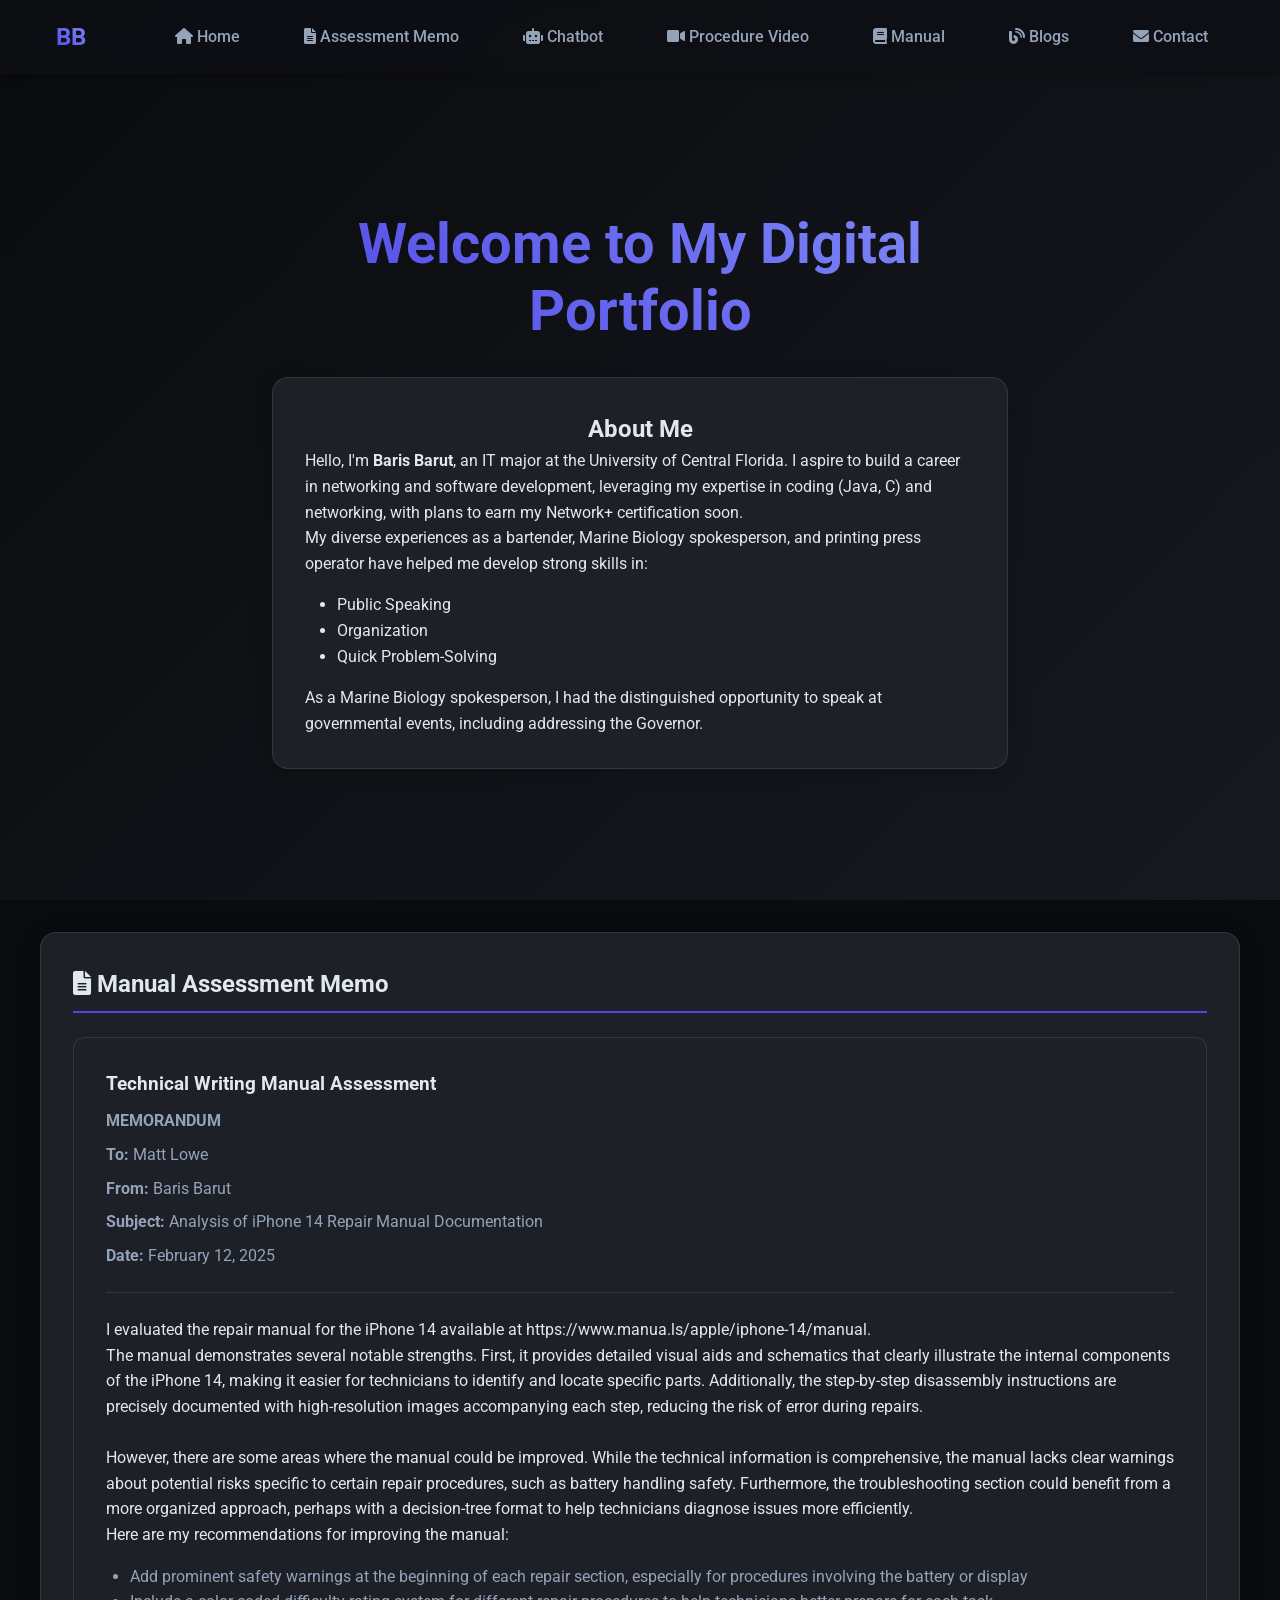
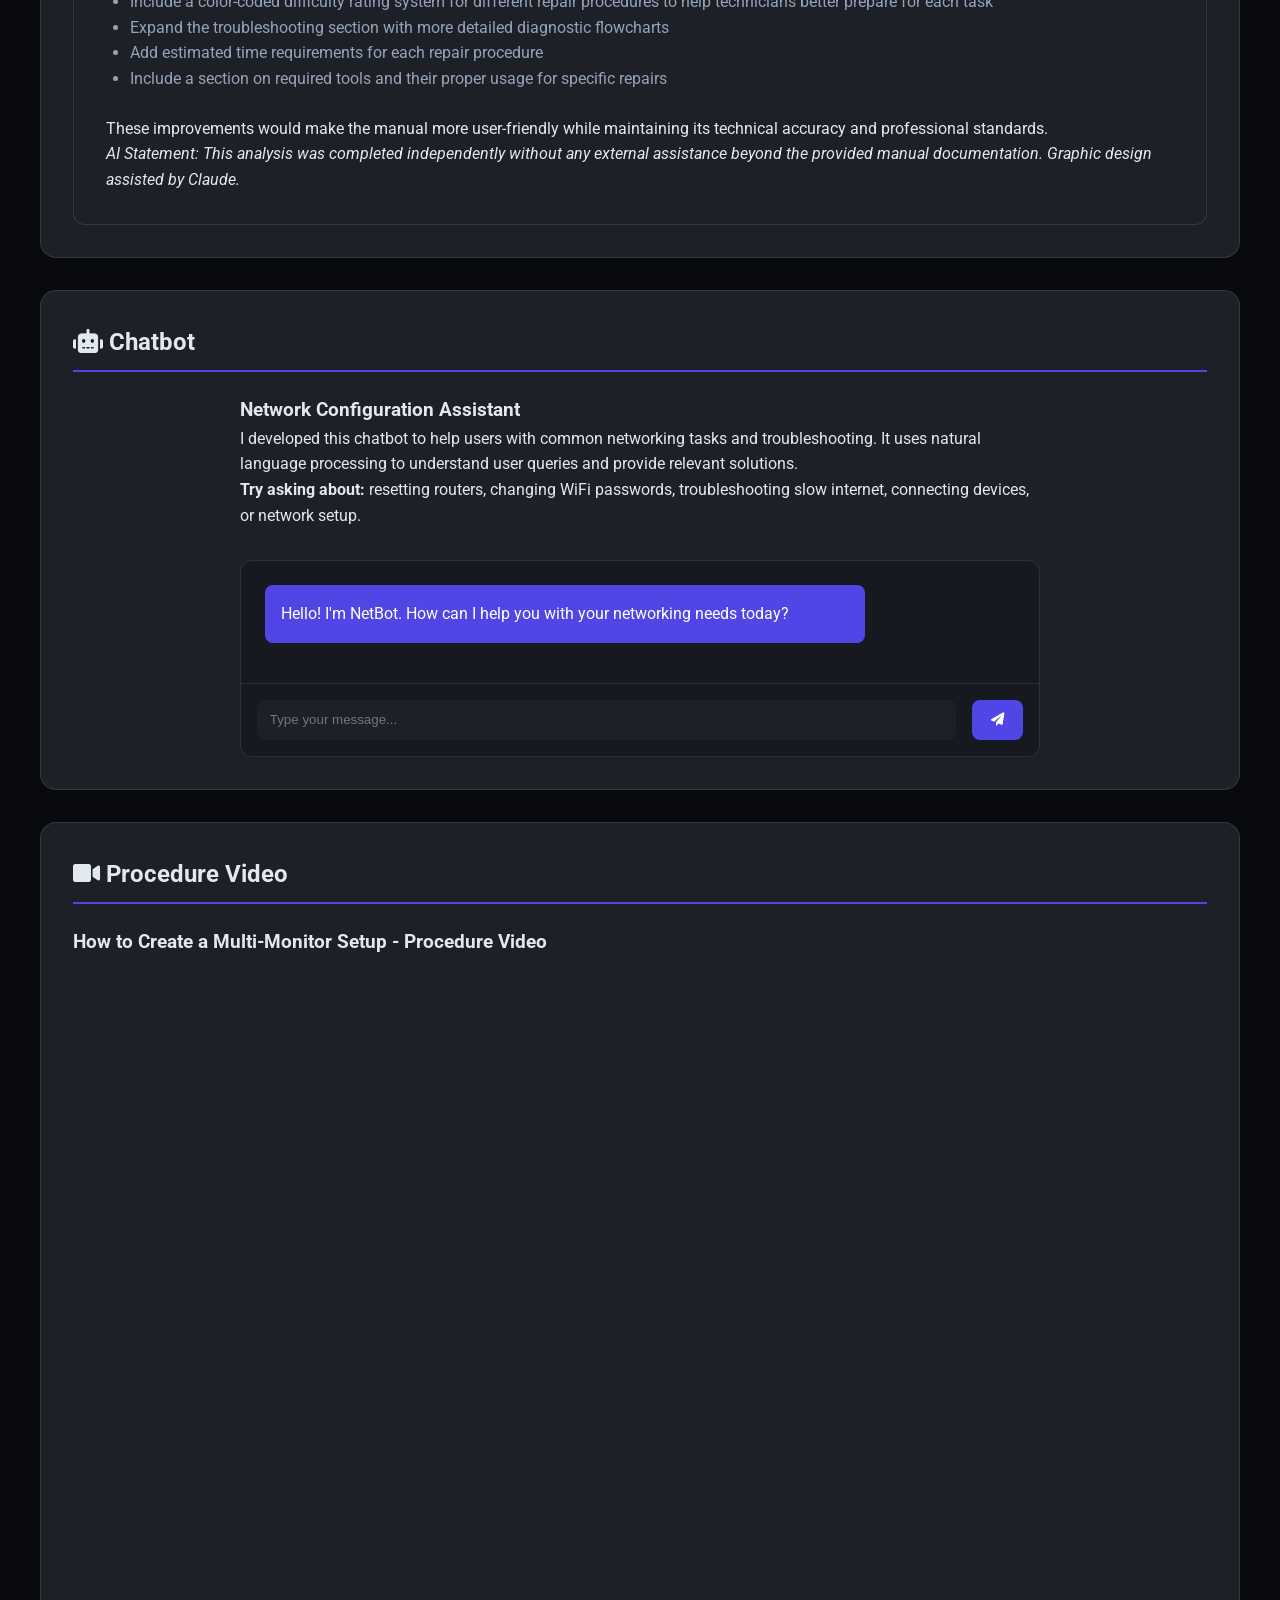
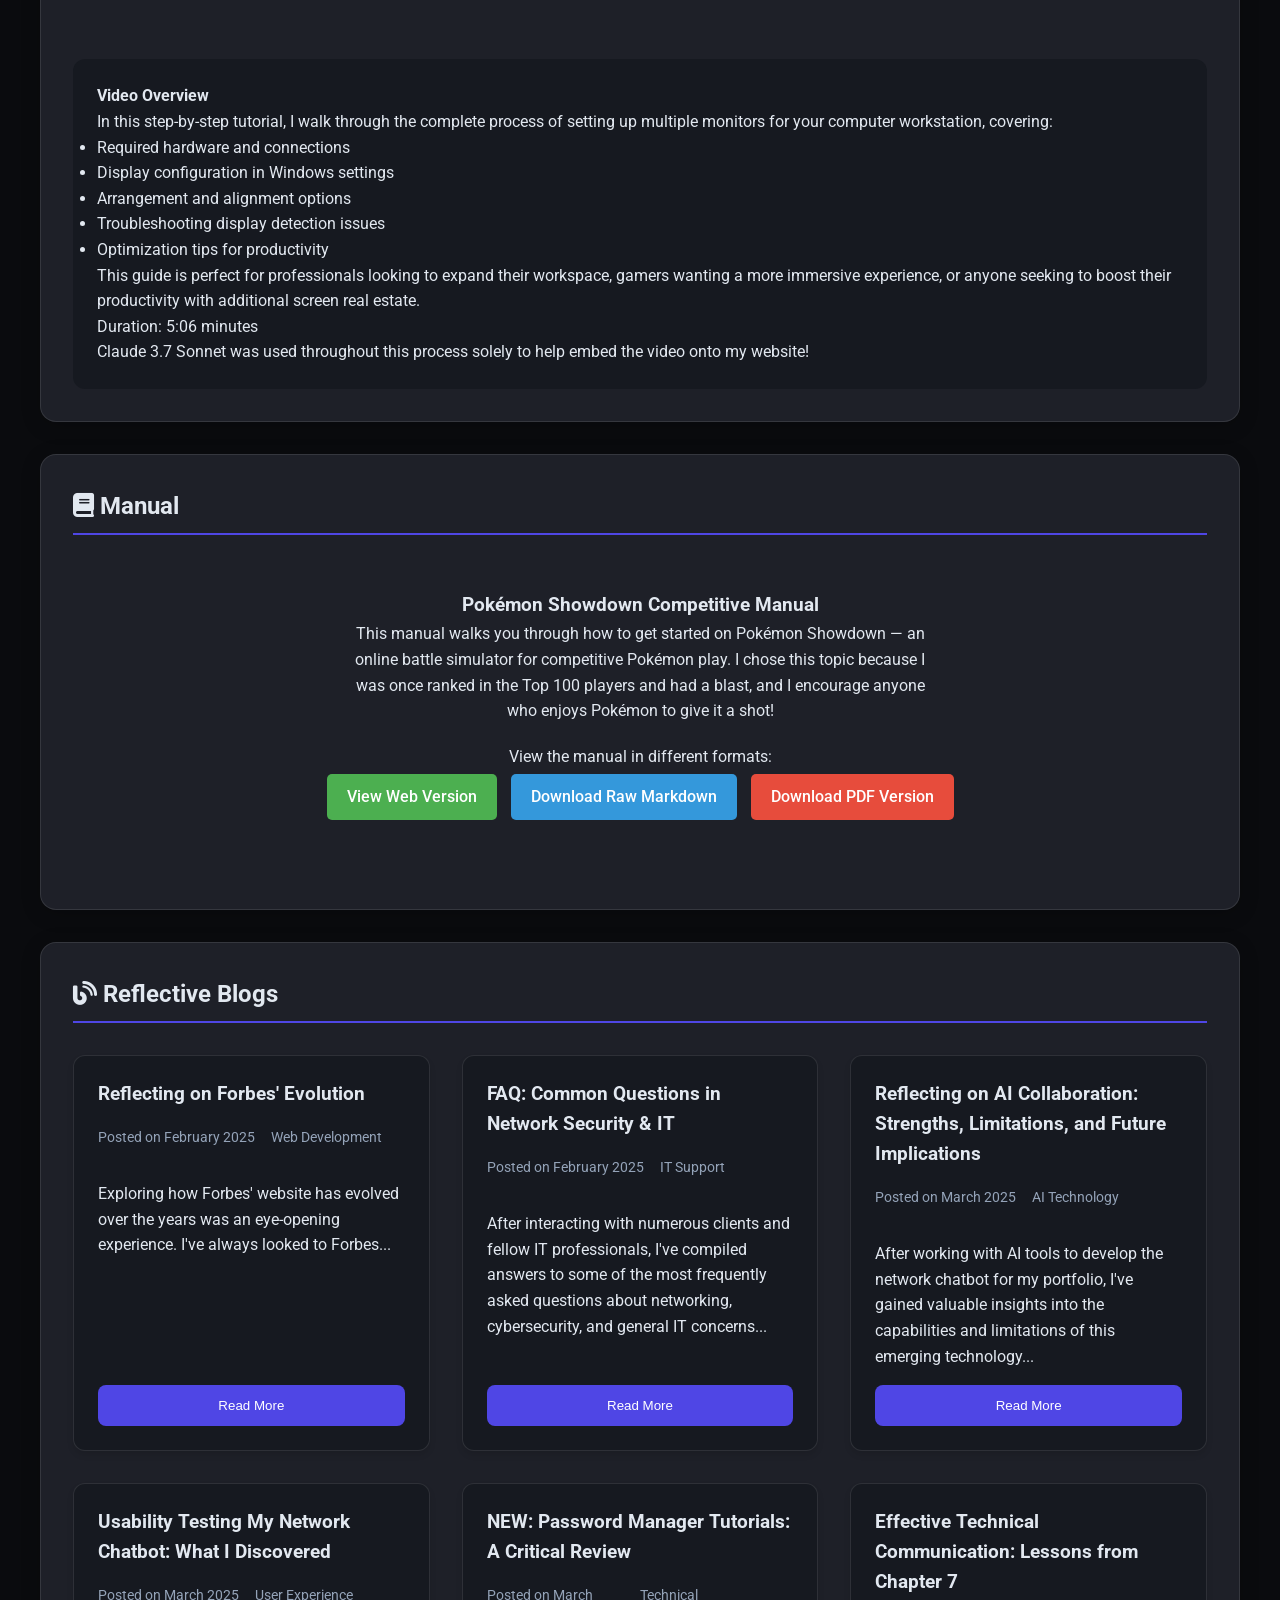
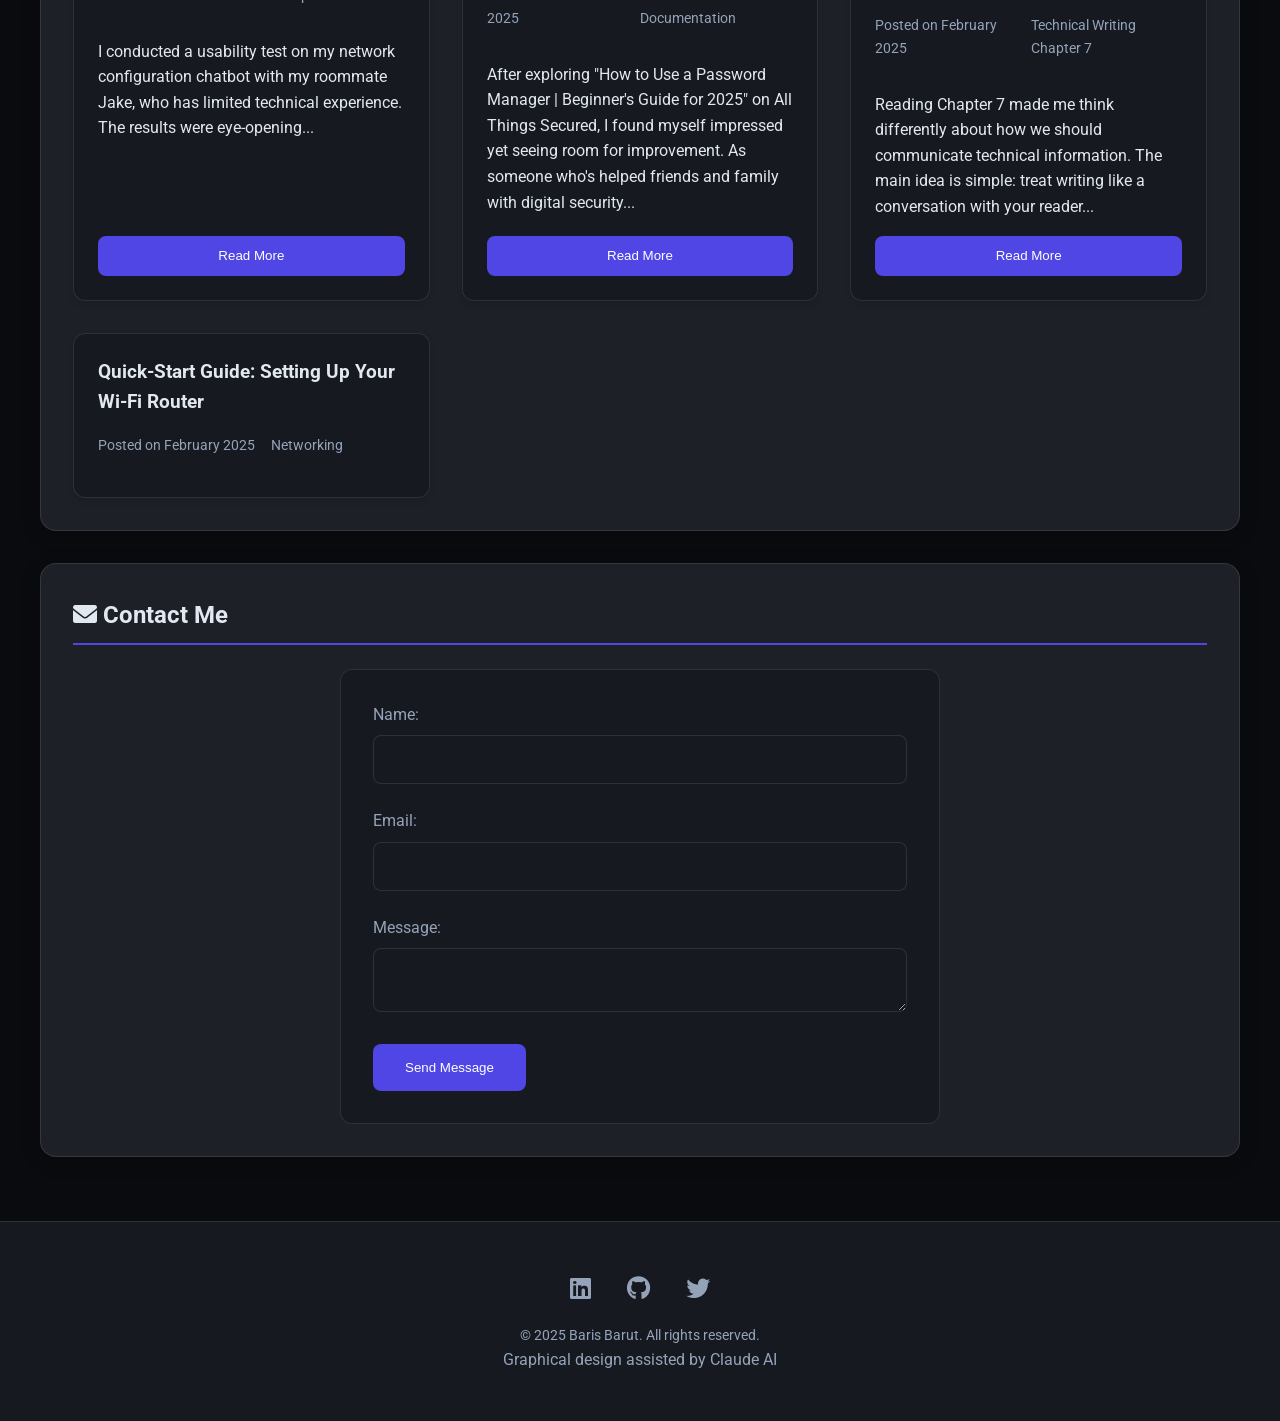
==== commit ddd63d9b: "Update index.html" ====
--- a/index.html
+++ b/index.html
@@ -146,15 +146,35 @@
     <div class="section-content" style="text-align: center; padding: 2rem;">
         <h3>Pokémon Showdown Competitive Manual</h3>
         <p style="max-width: 600px; margin: 0 auto;">
-            This manual walks you through how to get started on Pokémon Showdown — an online battle simulator for competitive Pokémon play. I chose this topic because I was once ranked in the Top 100 players, and I encourage anyone who enjoys Pokémon to give it a shot!
+            This manual walks you through how to get started on Pokémon Showdown — an online battle simulator for competitive Pokémon play. I chose this topic because I was once ranked in the Top 100 players and had a blast, and I encourage anyone who enjoys Pokémon to give it a shot!
         </p>
-        <p>Click below to download the full guide as a PDF:</p>
-        <a href="https://BarisBarut.github.io/Digital-Portfolio-BB/CompetitivePokemonManualFinalized.pdf"
-           class="download-btn"
-           download
-           style="display: inline-block; padding: 10px 20px; background-color: #4CAF50; color: white; border-radius: 5px; text-decoration: none;">
-            Download Manual (PDF)
-        </a>
+        
+        <div style="margin: 20px 0;">
+            <p>View the manual in different formats:</p>
+            
+            <!-- Web version (rendered Markdown) -->
+            <a href="pokemon-guide.html" 
+               class="download-btn"
+               style="display: inline-block; margin: 5px; padding: 10px 20px; background-color: #4CAF50; color: white; border-radius: 5px; text-decoration: none;">
+                View Web Version
+            </a>
+            
+            <!-- Raw Markdown version (showing # symbols) -->
+            <a href="pokemon-guide-raw.md" 
+               class="download-btn"
+               download="pokemon-showdown-guide.md"
+               style="display: inline-block; margin: 5px; padding: 10px 20px; background-color: #3498db; color: white; border-radius: 5px; text-decoration: none;">
+                Download Raw Markdown
+            </a>
+            
+            <!-- Original PDF -->
+            <a href="pokemon-showdown-guide.pdf" 
+               class="download-btn"
+               download
+               style="display: inline-block; margin: 5px; padding: 10px 20px; background-color: #e74c3c; color: white; border-radius: 5px; text-decoration: none;">
+                Download PDF Version
+            </a>
+        </div>
     </div>
 </section>
 
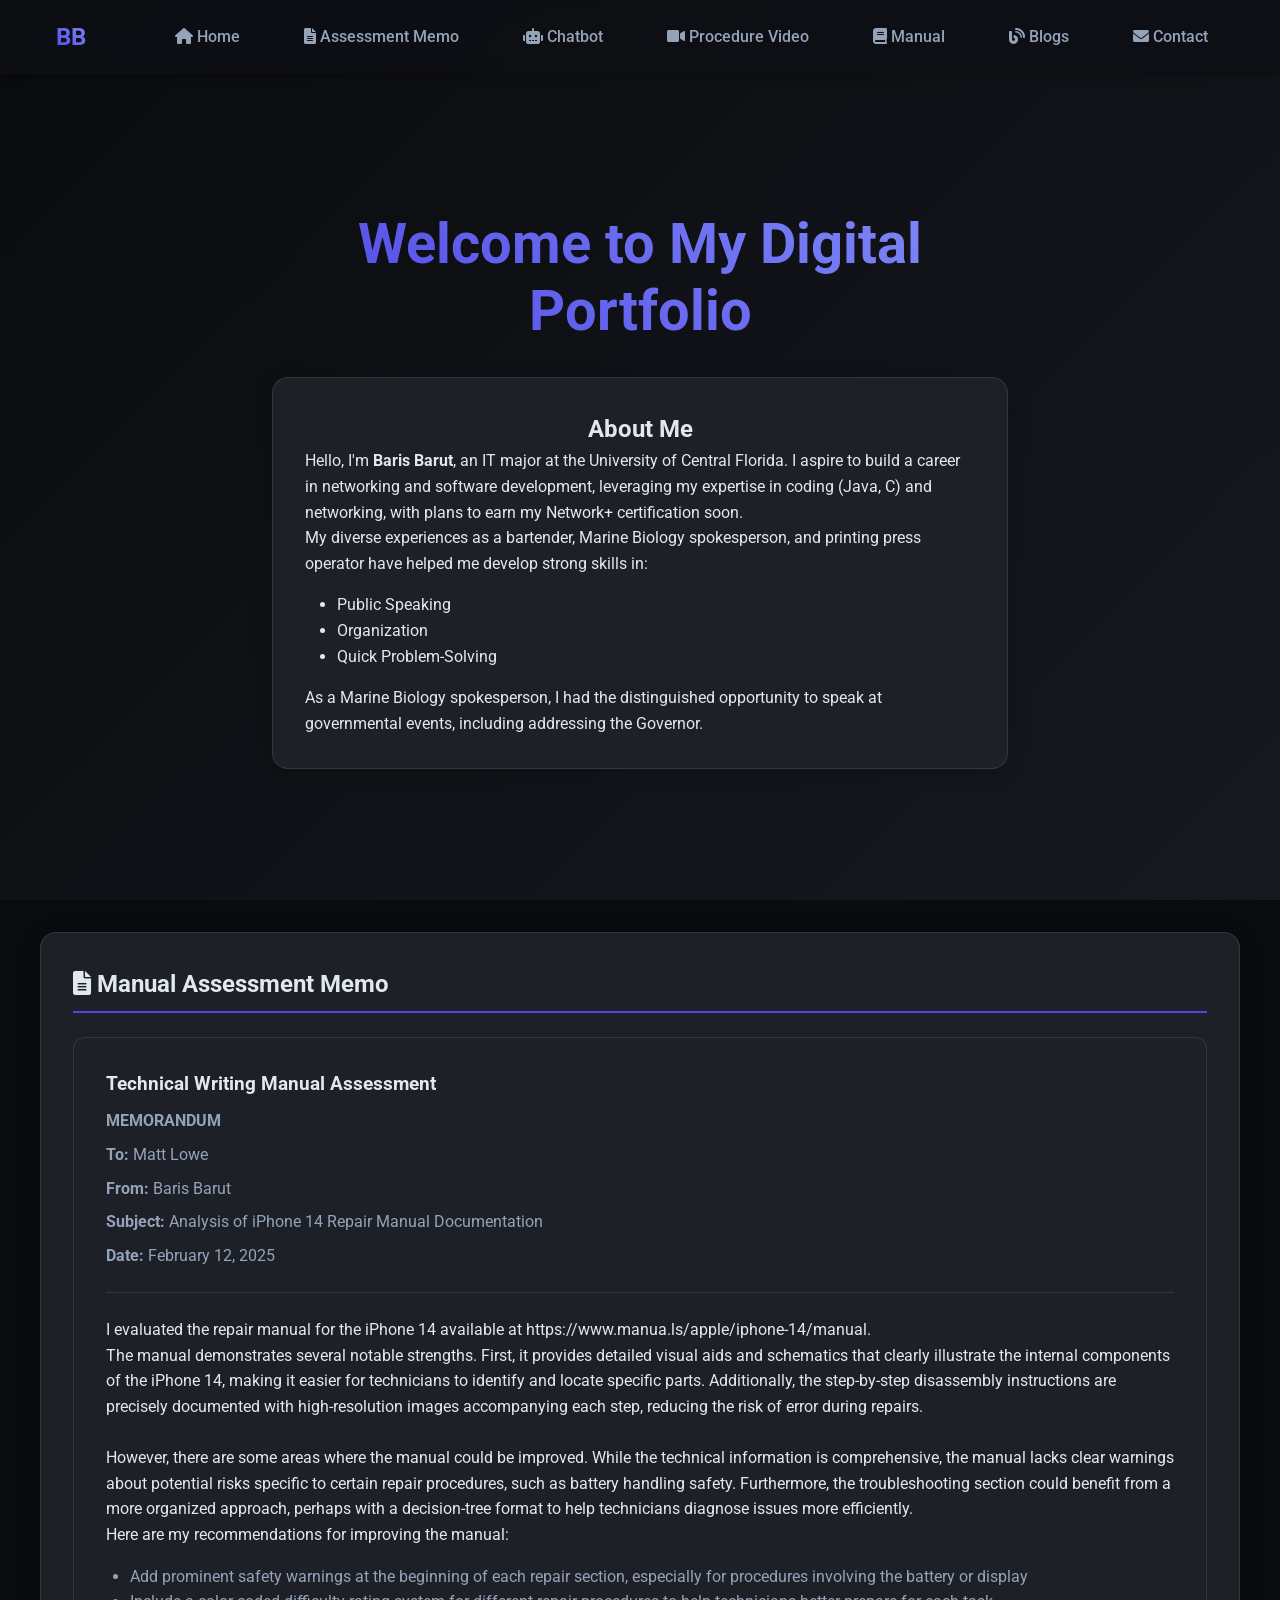
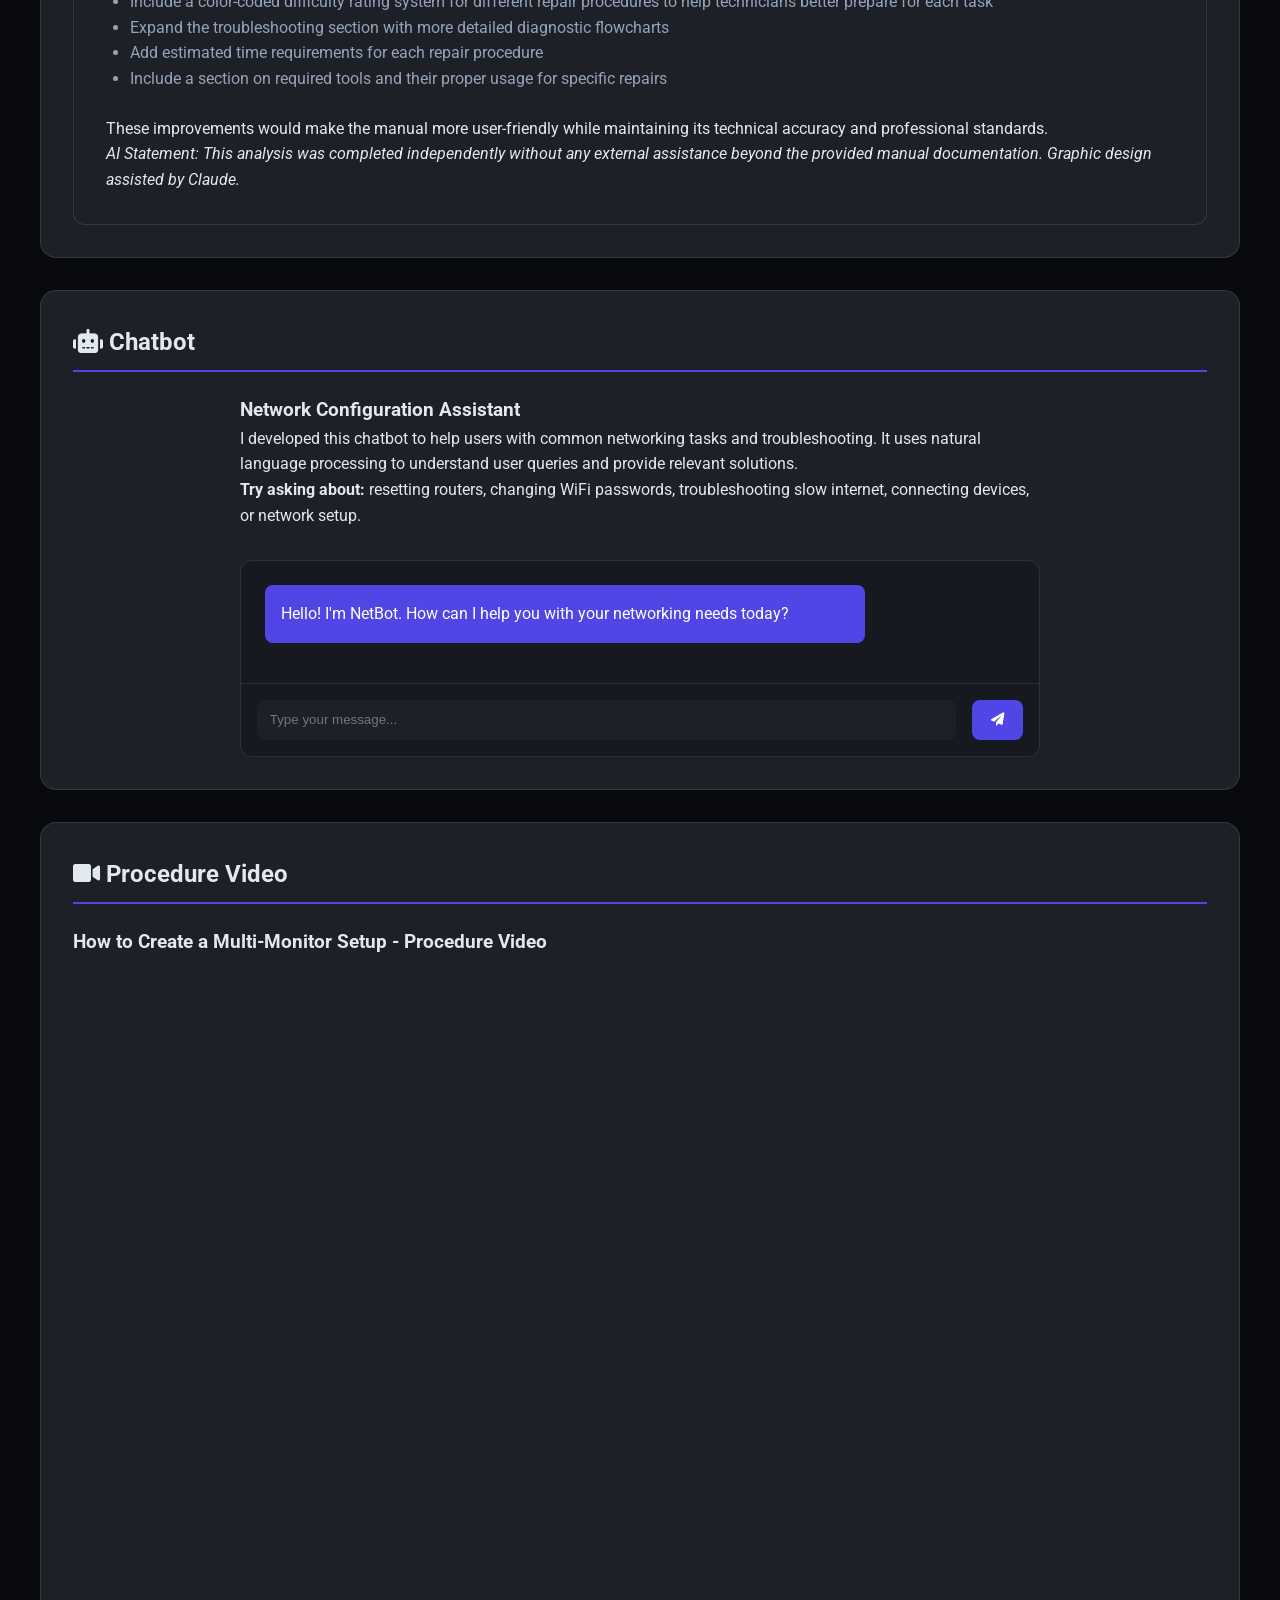
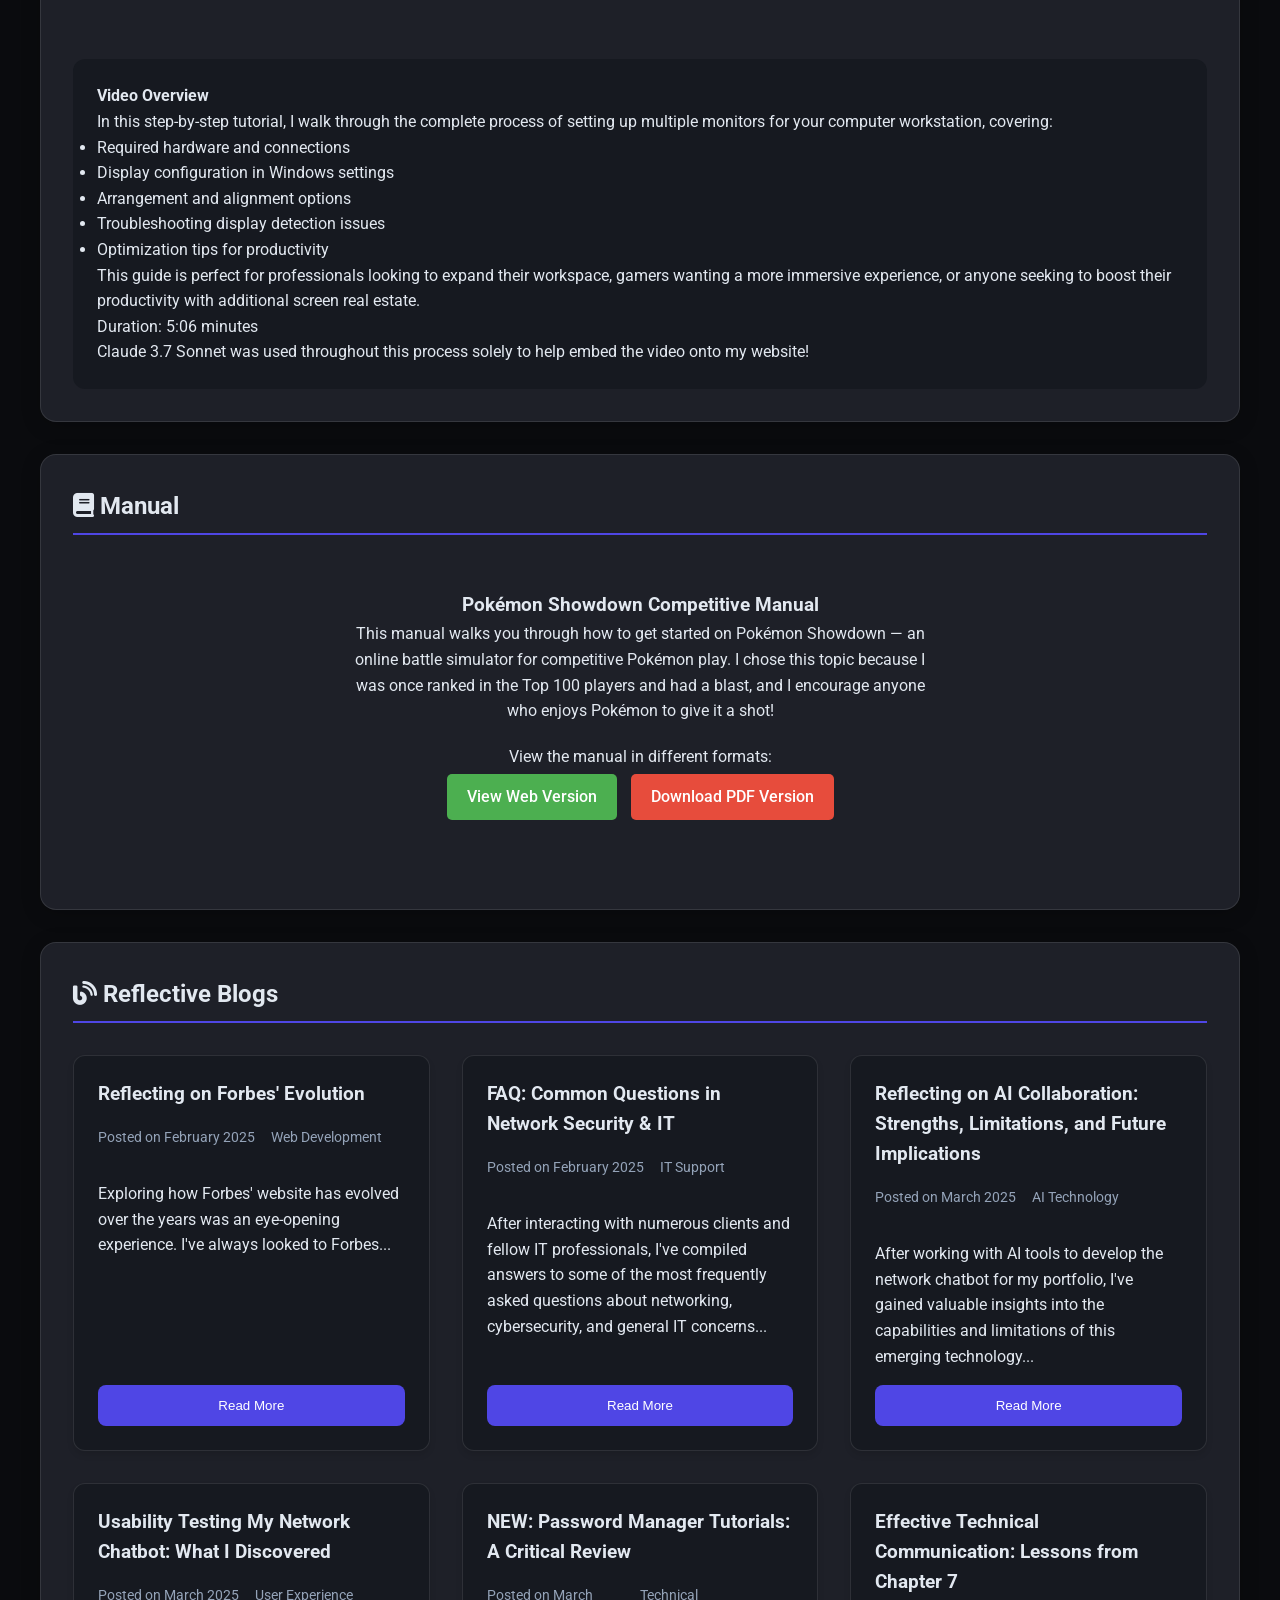
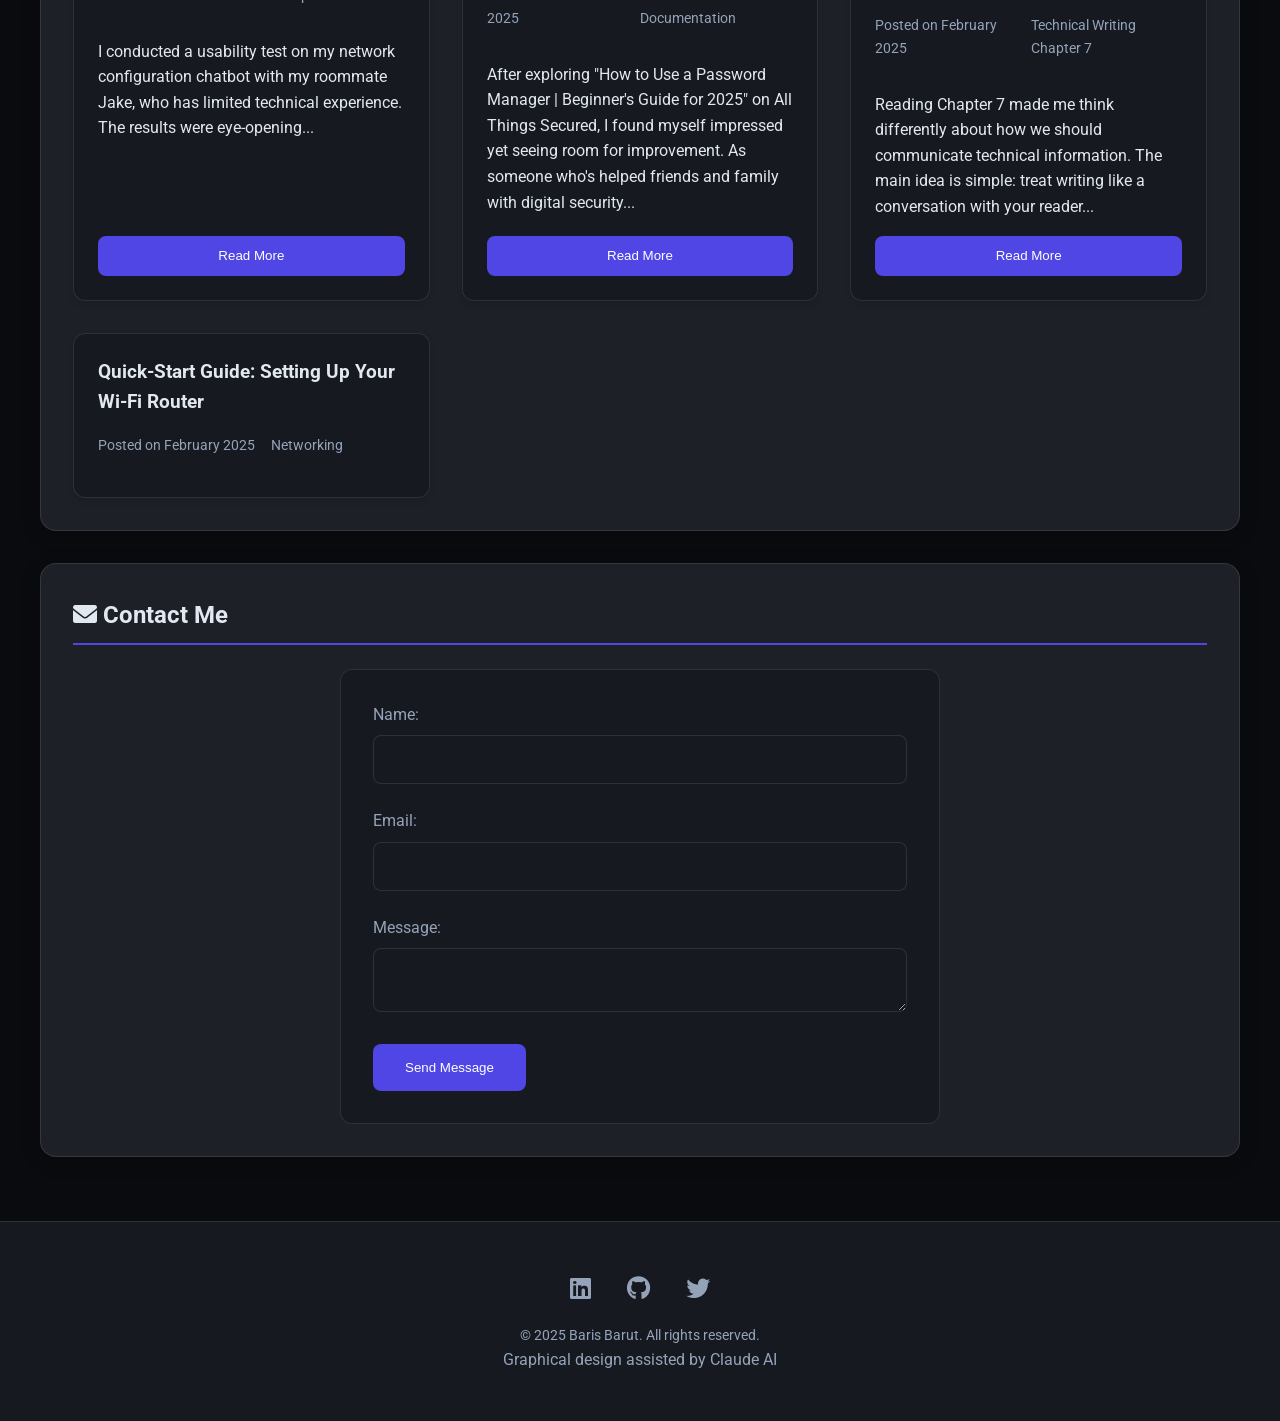
==== commit 2d61de0e: "Update index.html" ====
--- a/index.html
+++ b/index.html
@@ -159,16 +159,9 @@
                 View Web Version
             </a>
             
-            <!-- Raw Markdown version (showing # symbols) -->
-            <a href="pokemon-guide-raw.md" 
-               class="download-btn"
-               download="pokemon-showdown-guide.md"
-               style="display: inline-block; margin: 5px; padding: 10px 20px; background-color: #3498db; color: white; border-radius: 5px; text-decoration: none;">
-                Download Raw Markdown
-            </a>
-            
+
             <!-- Original PDF -->
-            <a href="pokemon-showdown-guide.pdf" 
+            <a href="CompetitivePokemonManualFinalized.pdf" 
                class="download-btn"
                download
                style="display: inline-block; margin: 5px; padding: 10px 20px; background-color: #e74c3c; color: white; border-radius: 5px; text-decoration: none;">
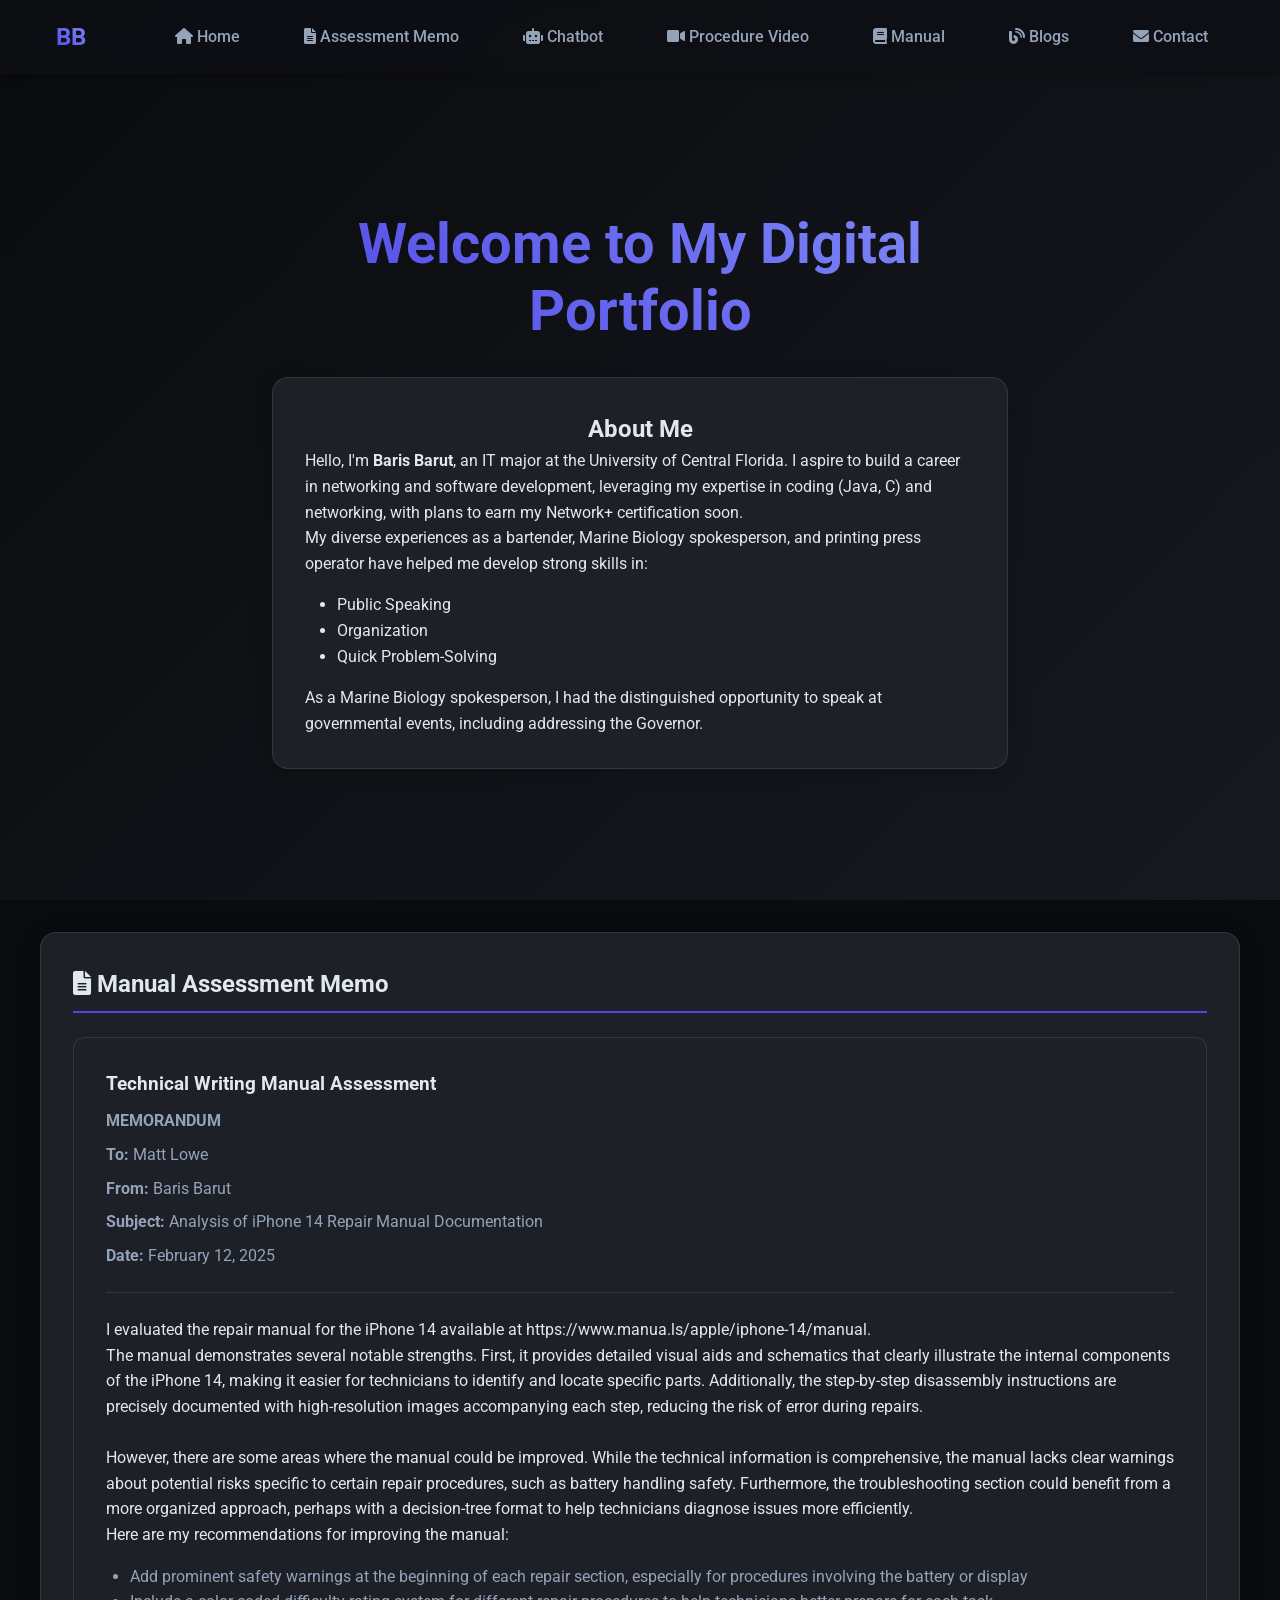
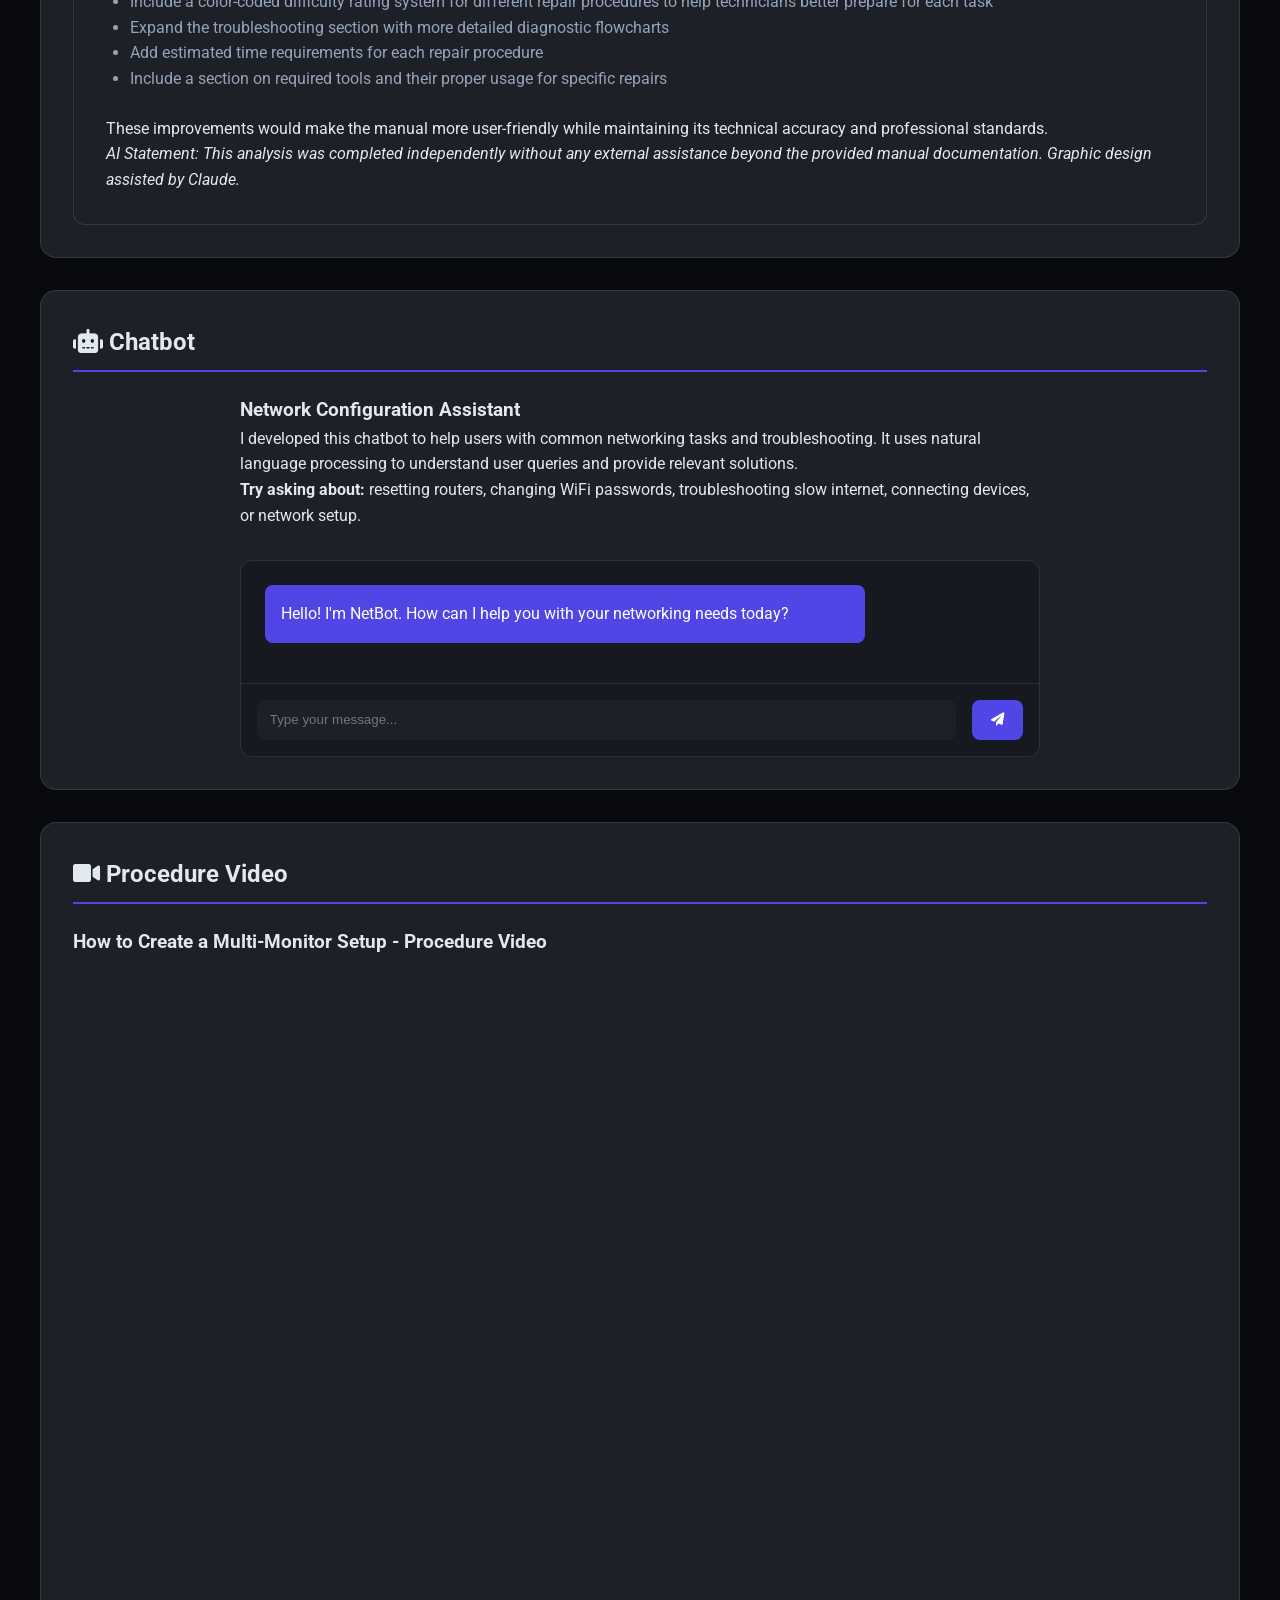
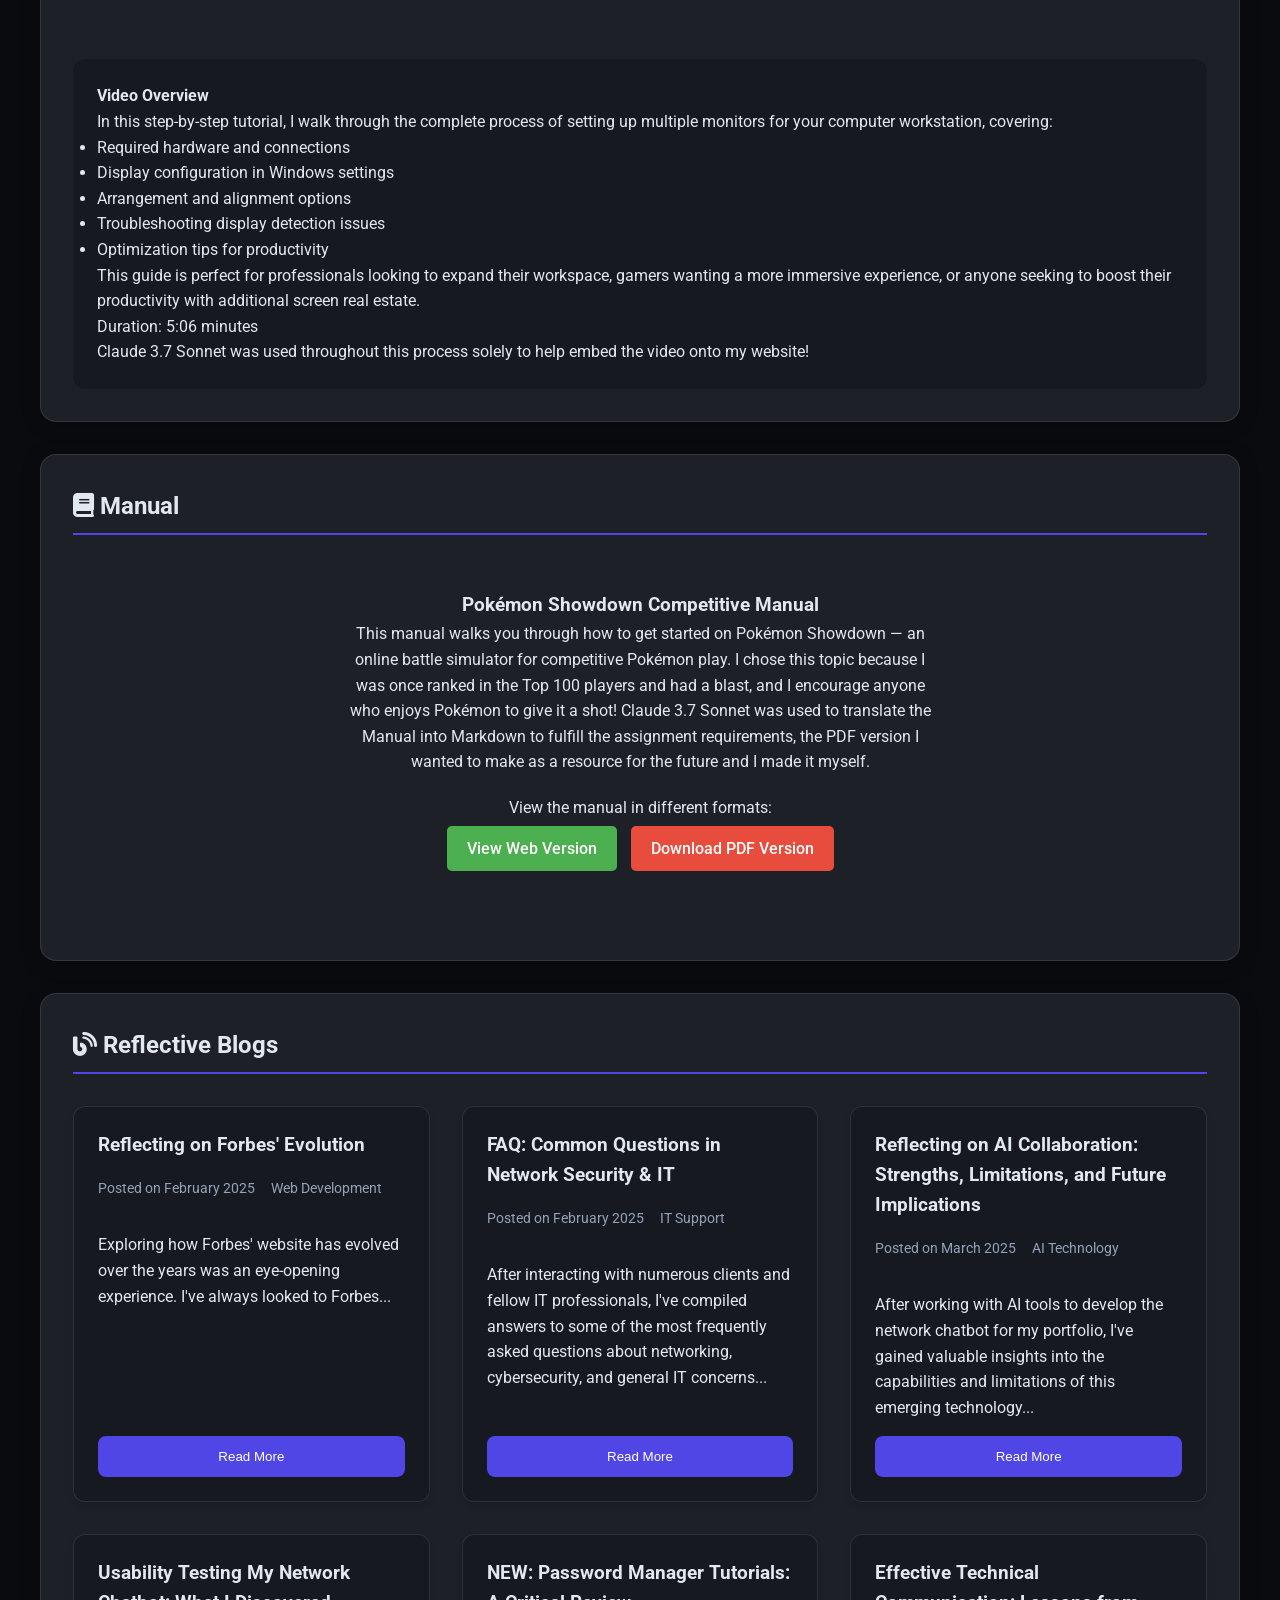
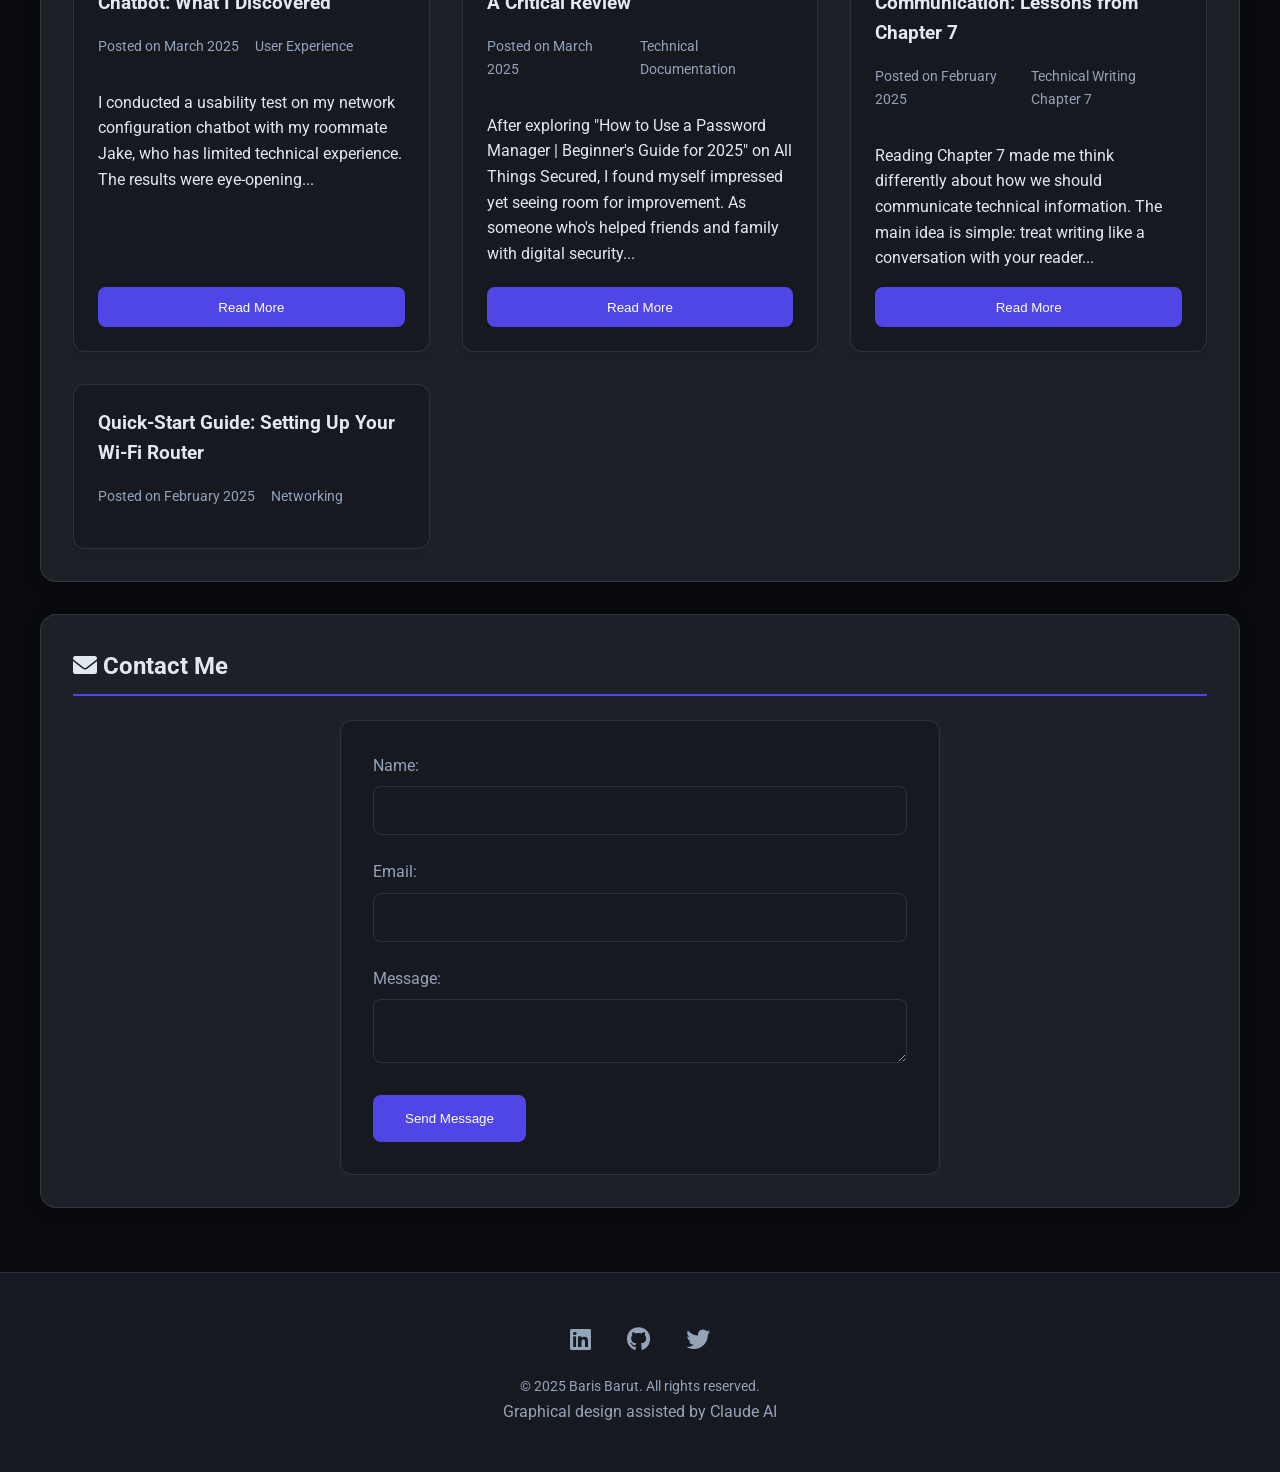
==== commit dea917a5: "Update index.html" ====
--- a/index.html
+++ b/index.html
@@ -146,7 +146,7 @@
     <div class="section-content" style="text-align: center; padding: 2rem;">
         <h3>Pokémon Showdown Competitive Manual</h3>
         <p style="max-width: 600px; margin: 0 auto;">
-            This manual walks you through how to get started on Pokémon Showdown — an online battle simulator for competitive Pokémon play. I chose this topic because I was once ranked in the Top 100 players and had a blast, and I encourage anyone who enjoys Pokémon to give it a shot!
+            This manual walks you through how to get started on Pokémon Showdown — an online battle simulator for competitive Pokémon play. I chose this topic because I was once ranked in the Top 100 players and had a blast, and I encourage anyone who enjoys Pokémon to give it a shot! Claude 3.7 Sonnet was used to translate the Manual into Markdown to fulfill the assignment requirements, the PDF version I wanted to make as a resource for the future and I made it myself.
         </p>
         
         <div style="margin: 20px 0;">
